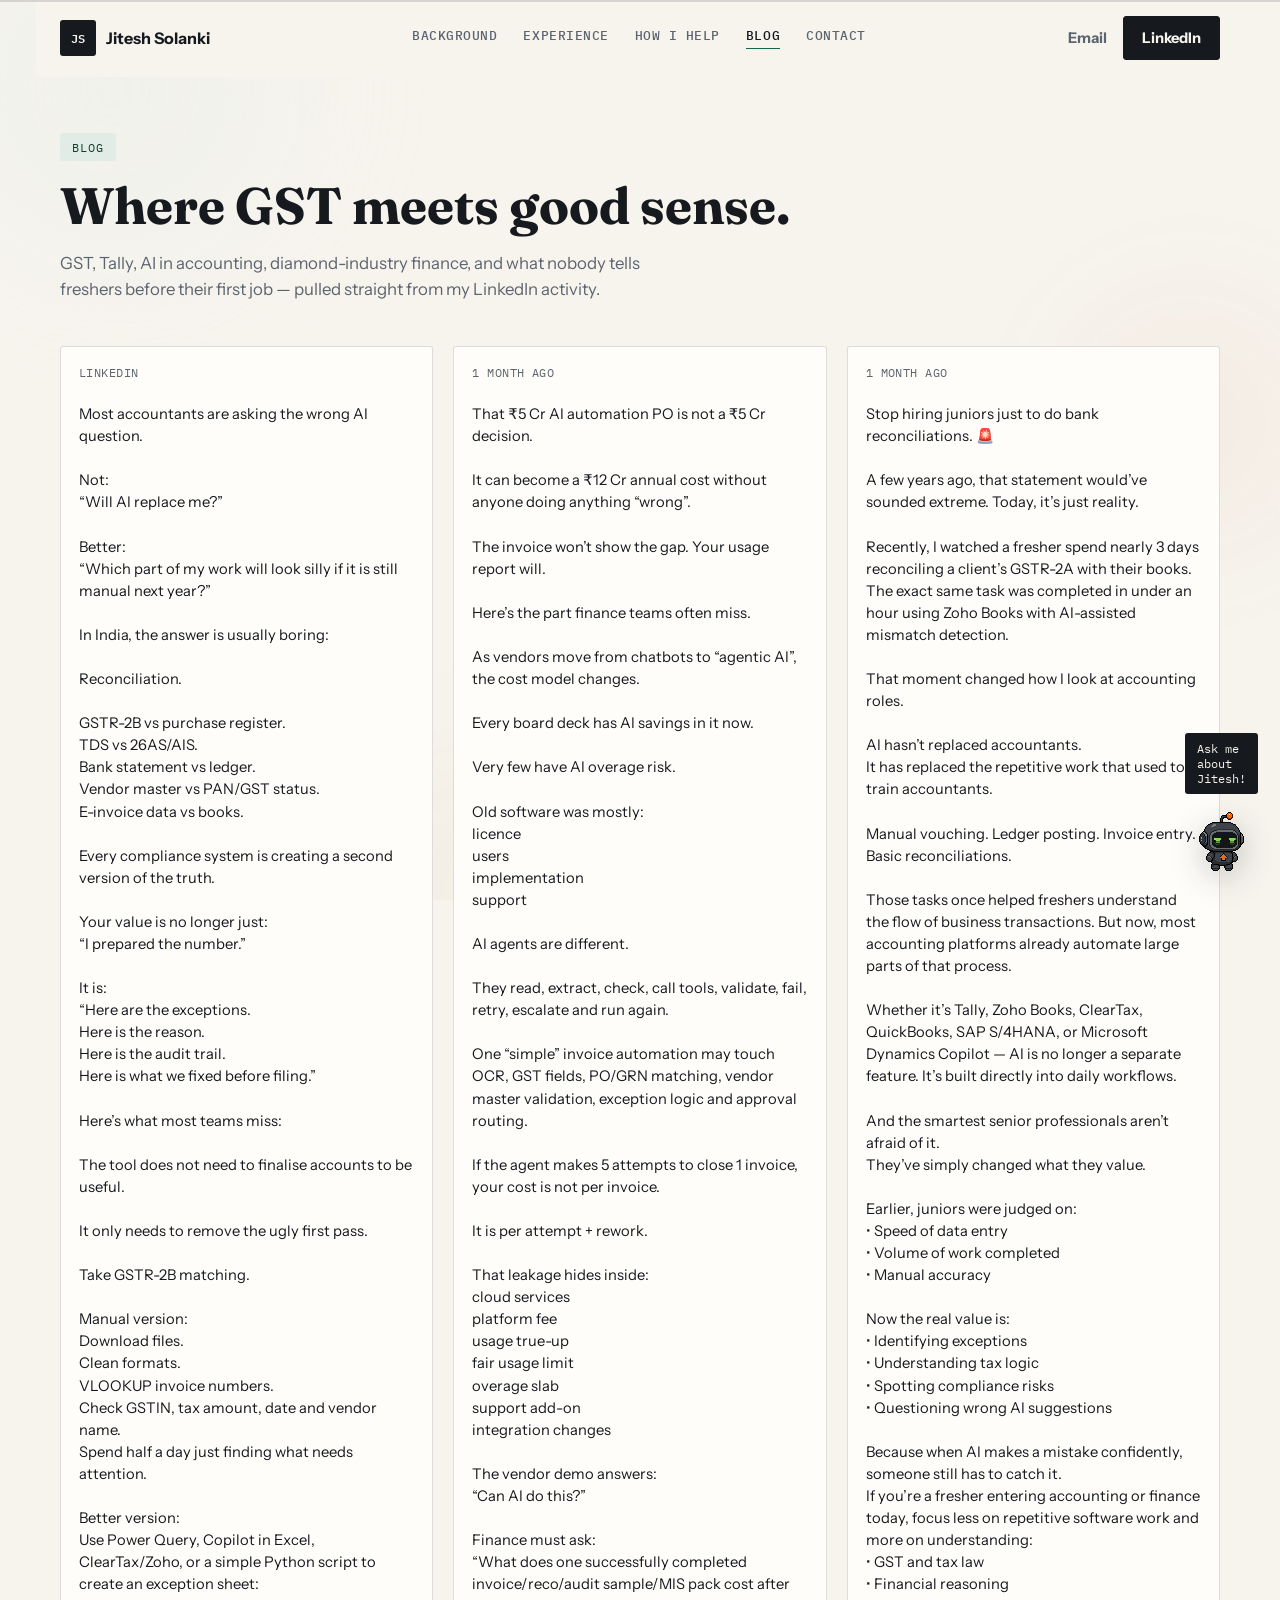
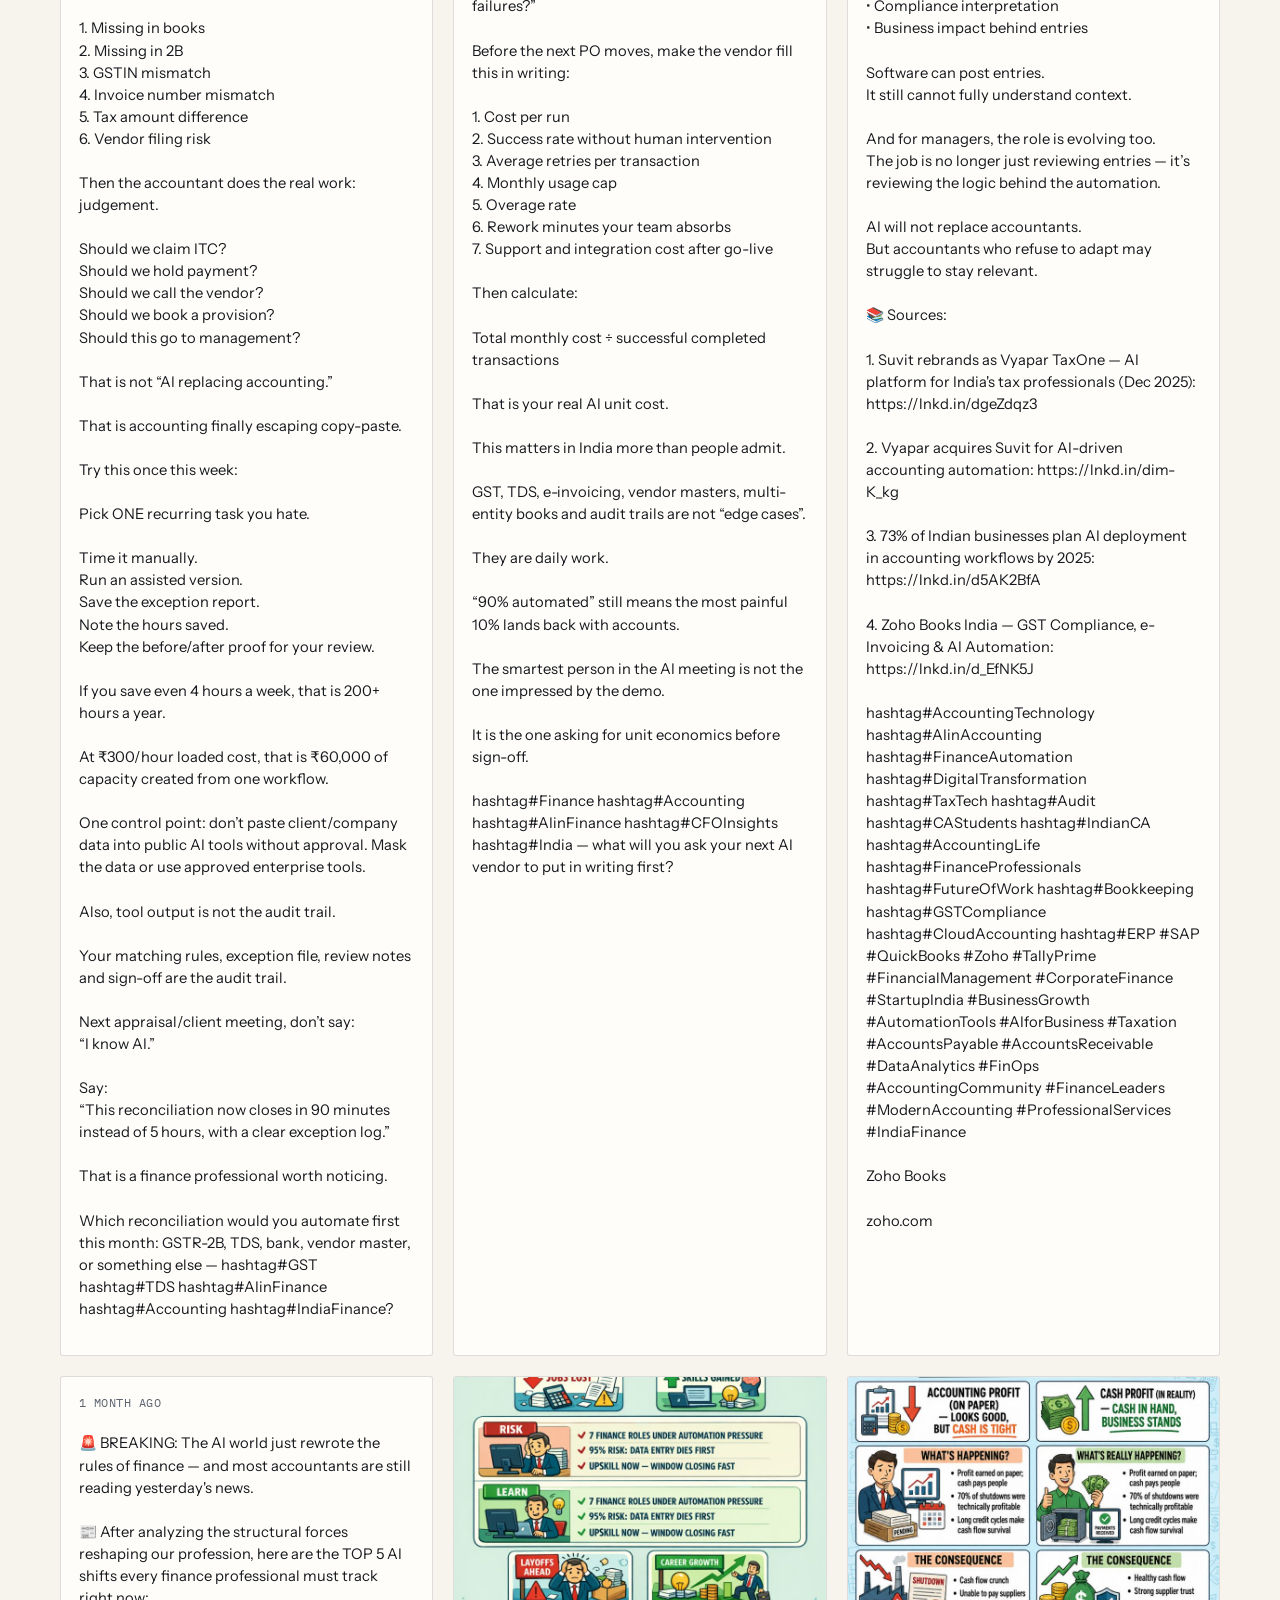
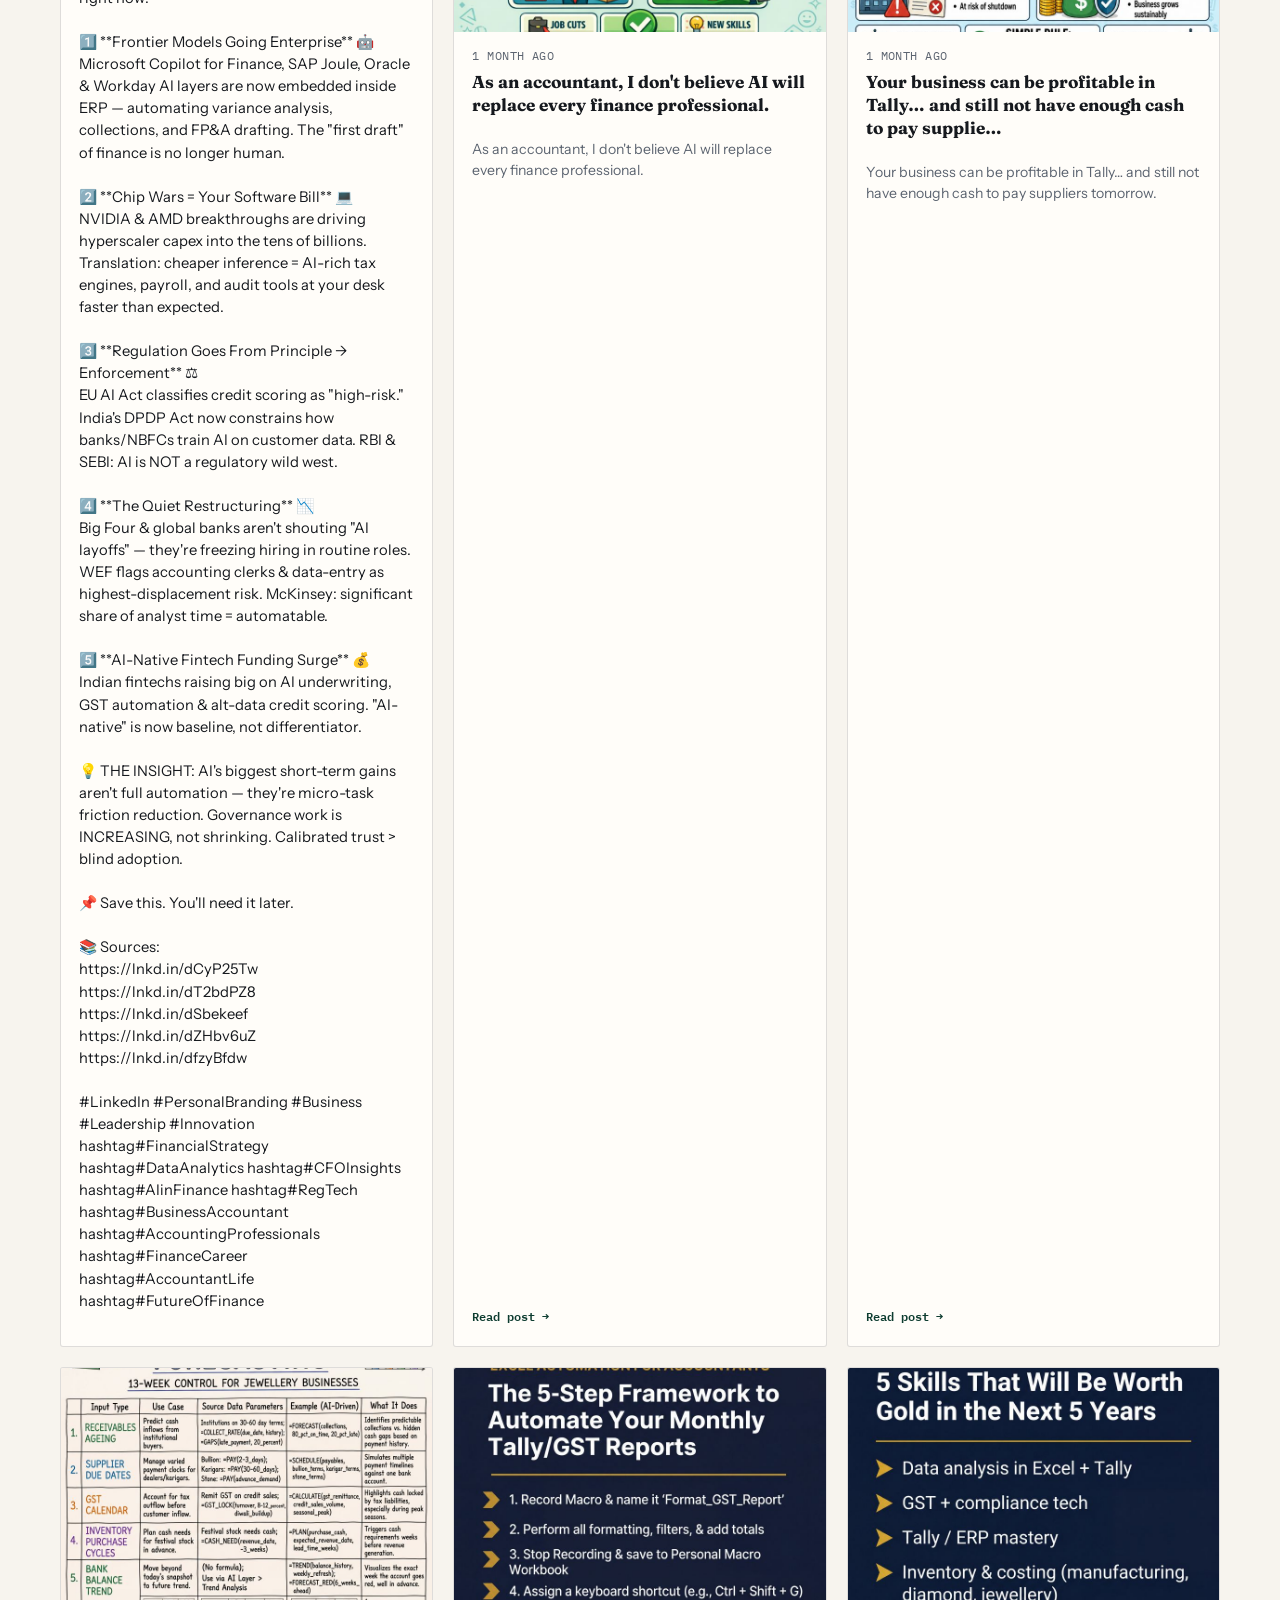
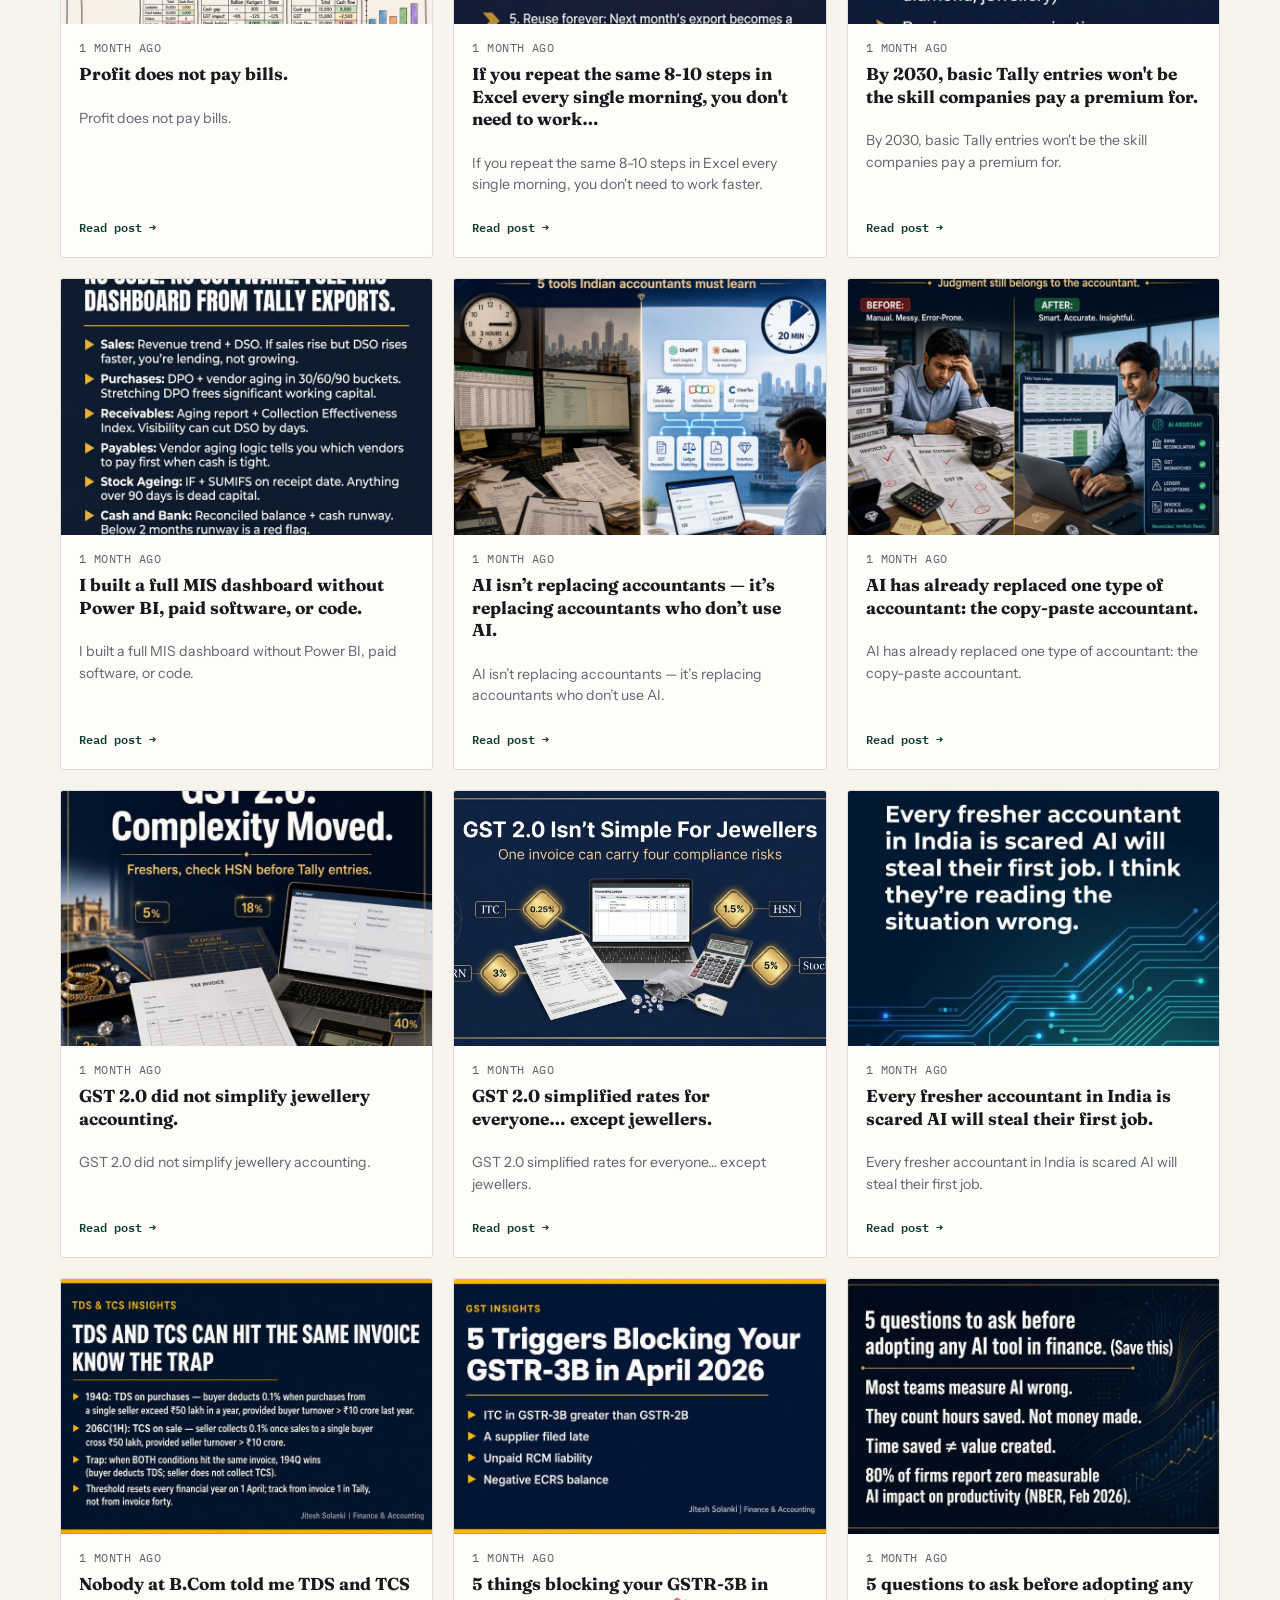
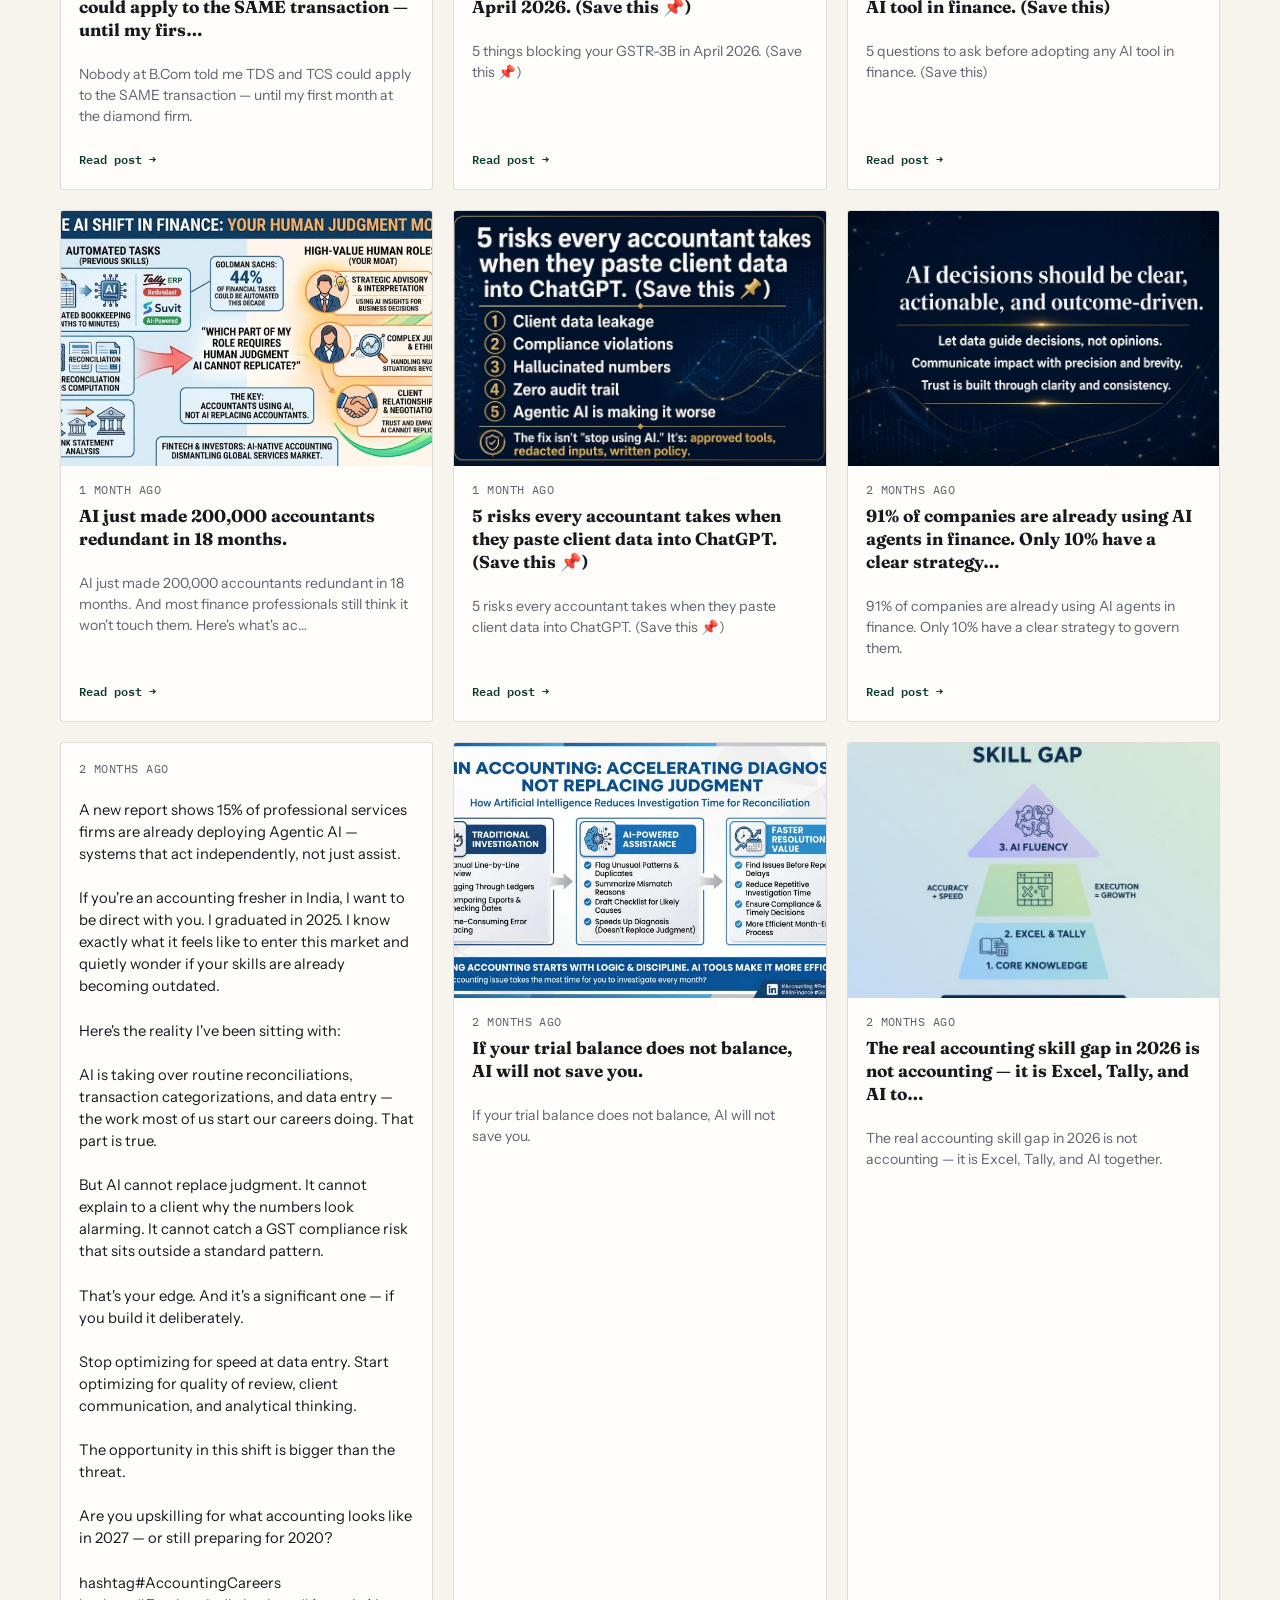
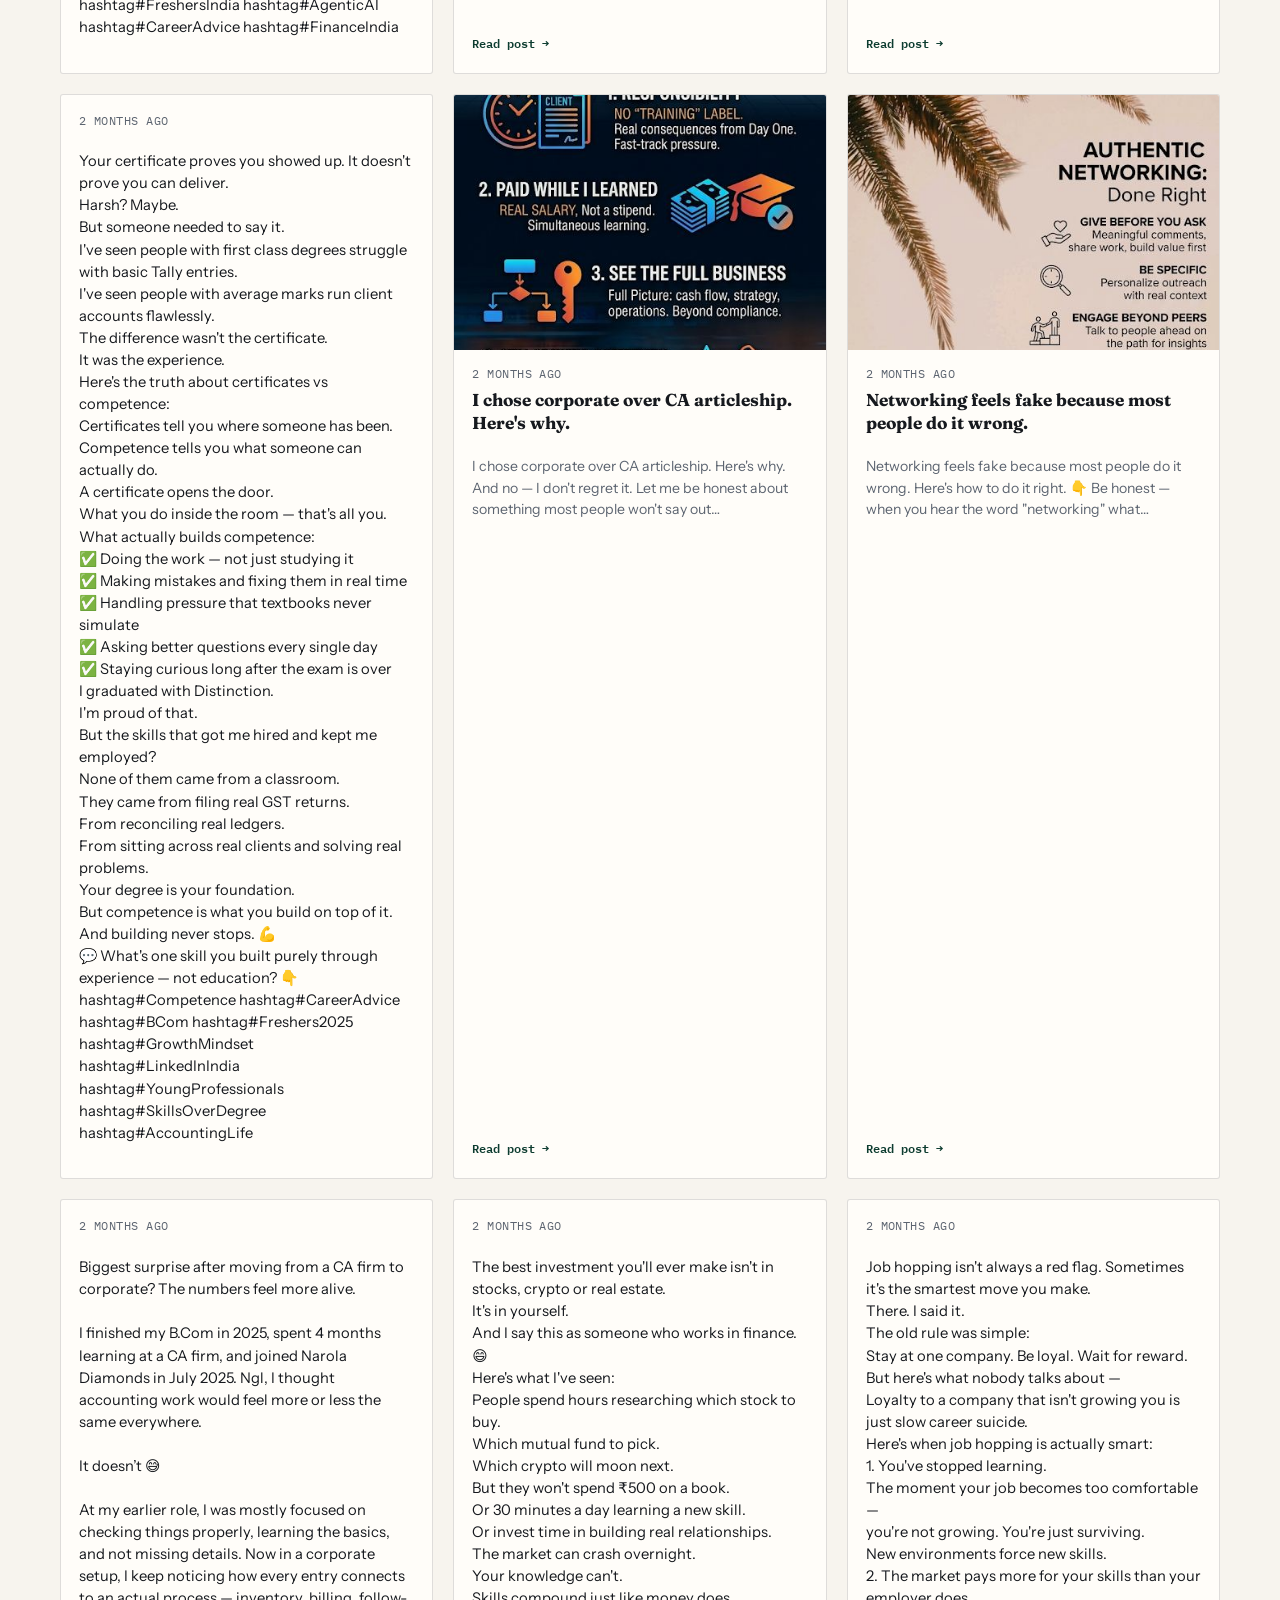
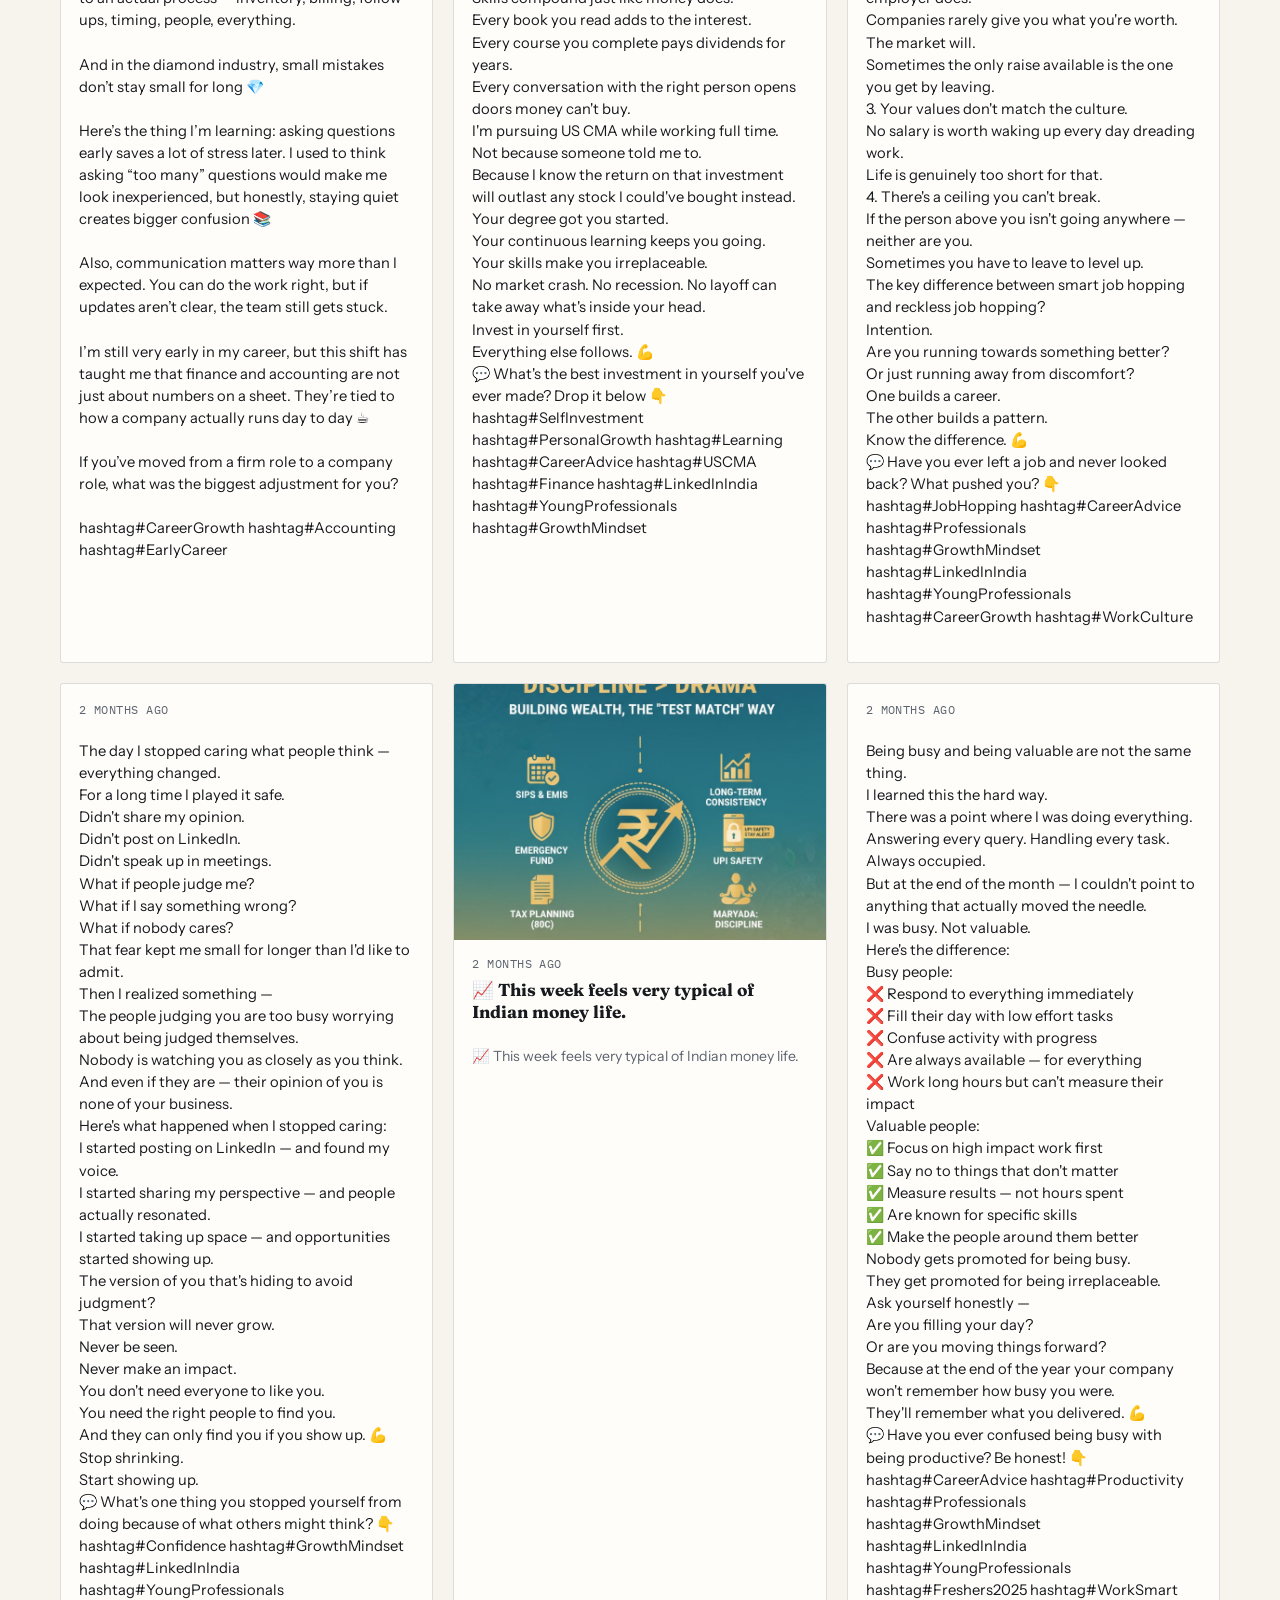
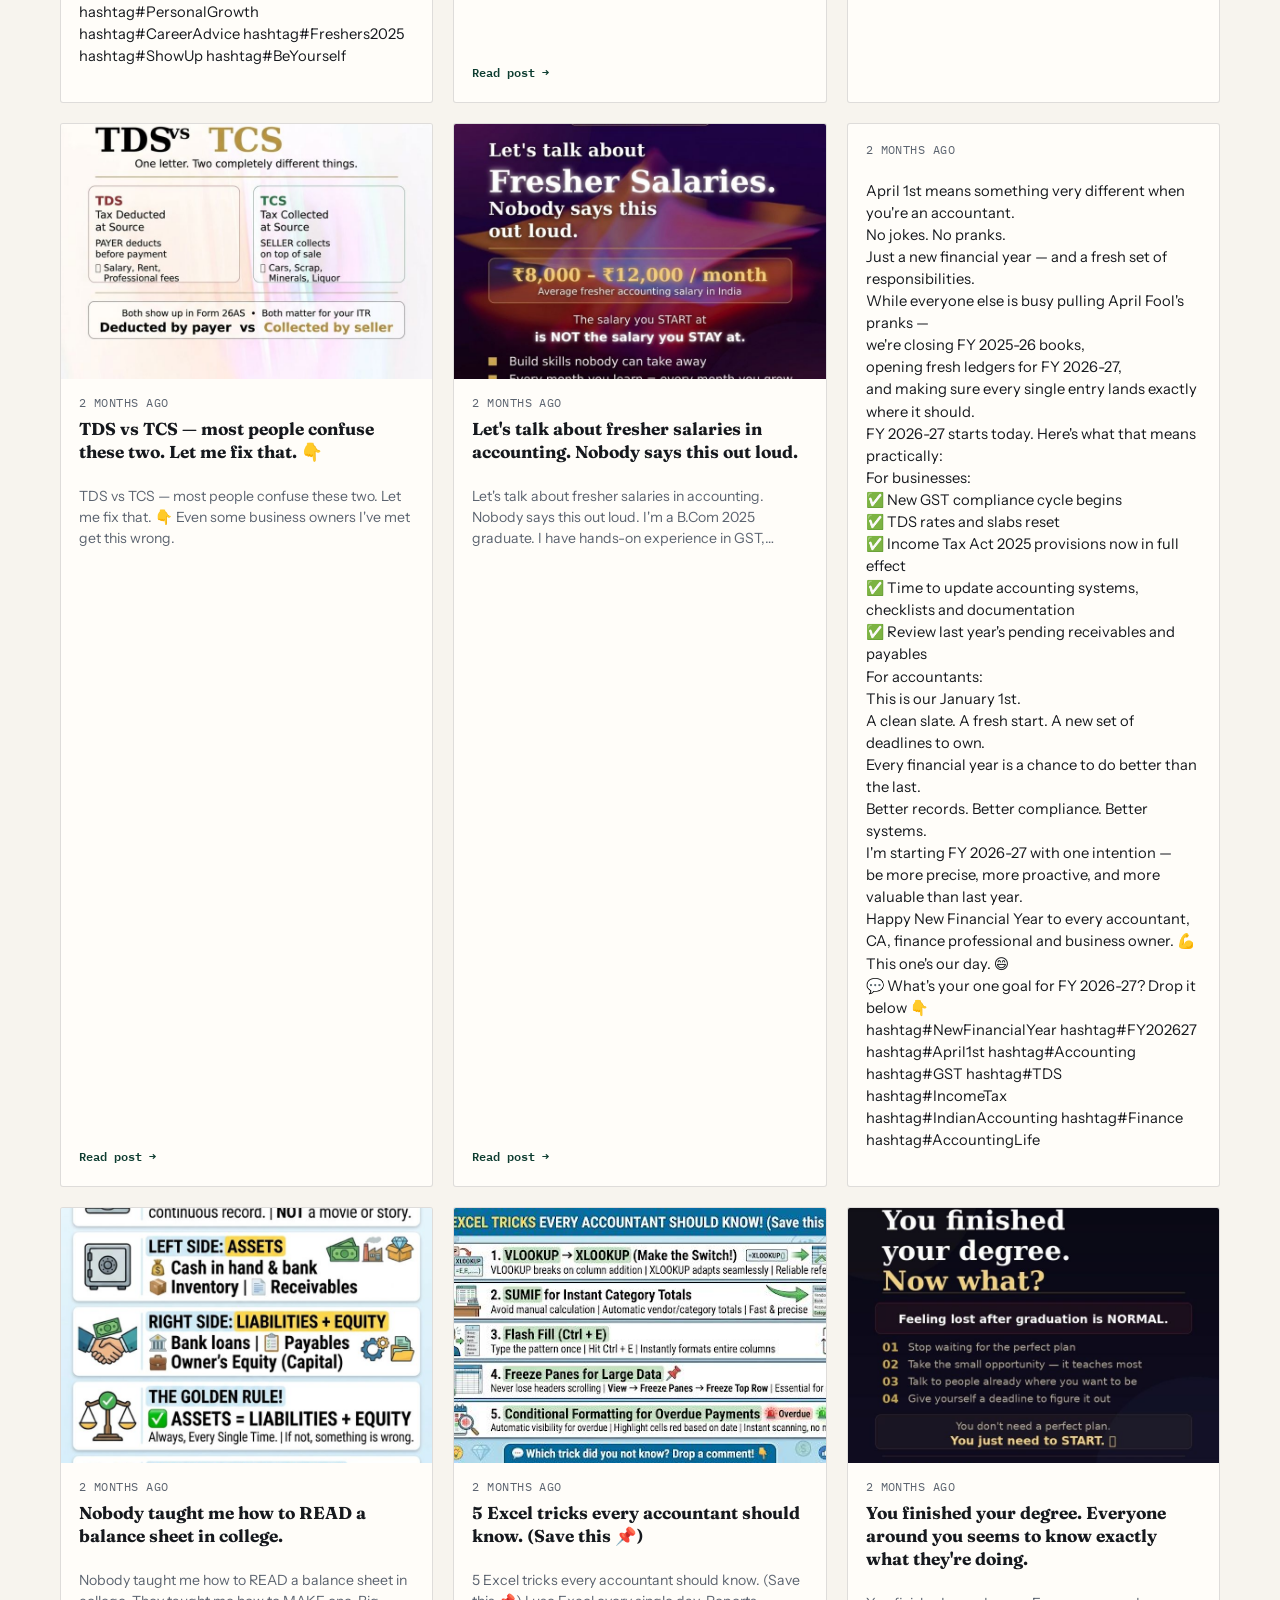
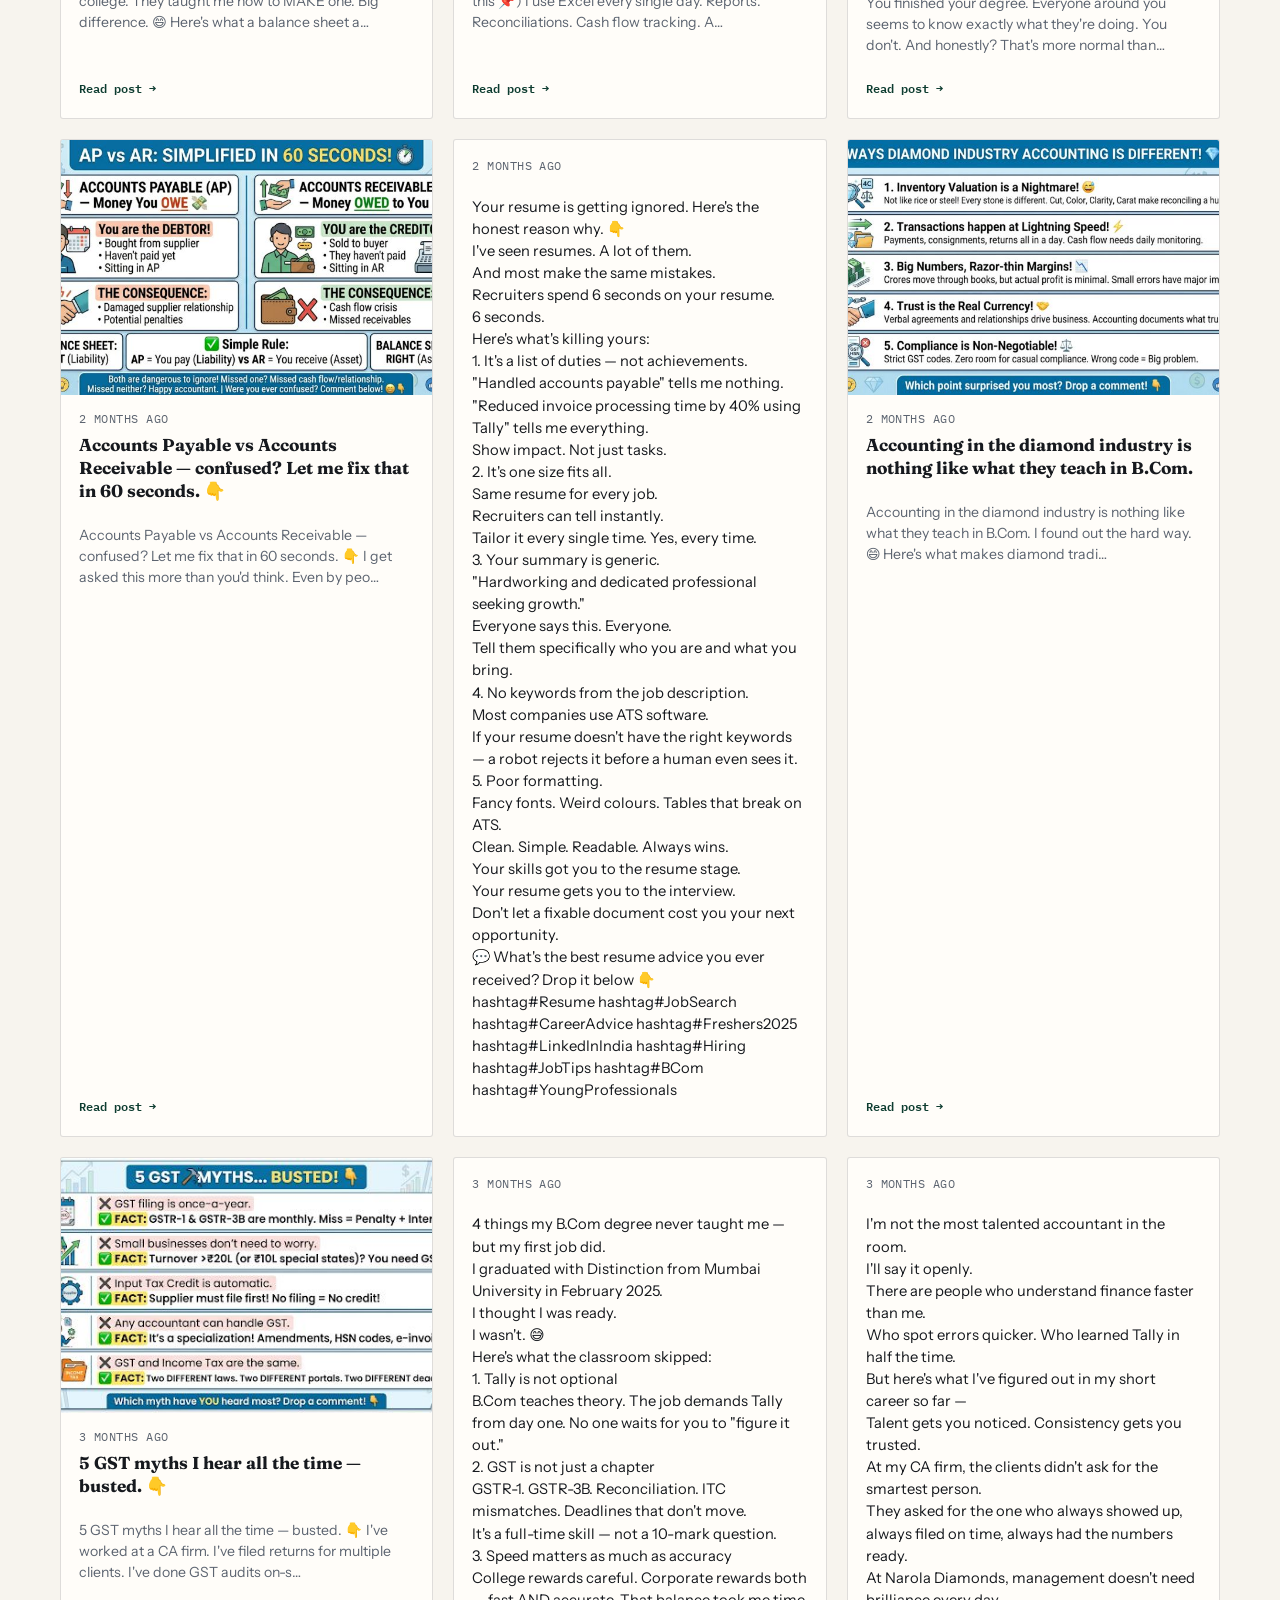
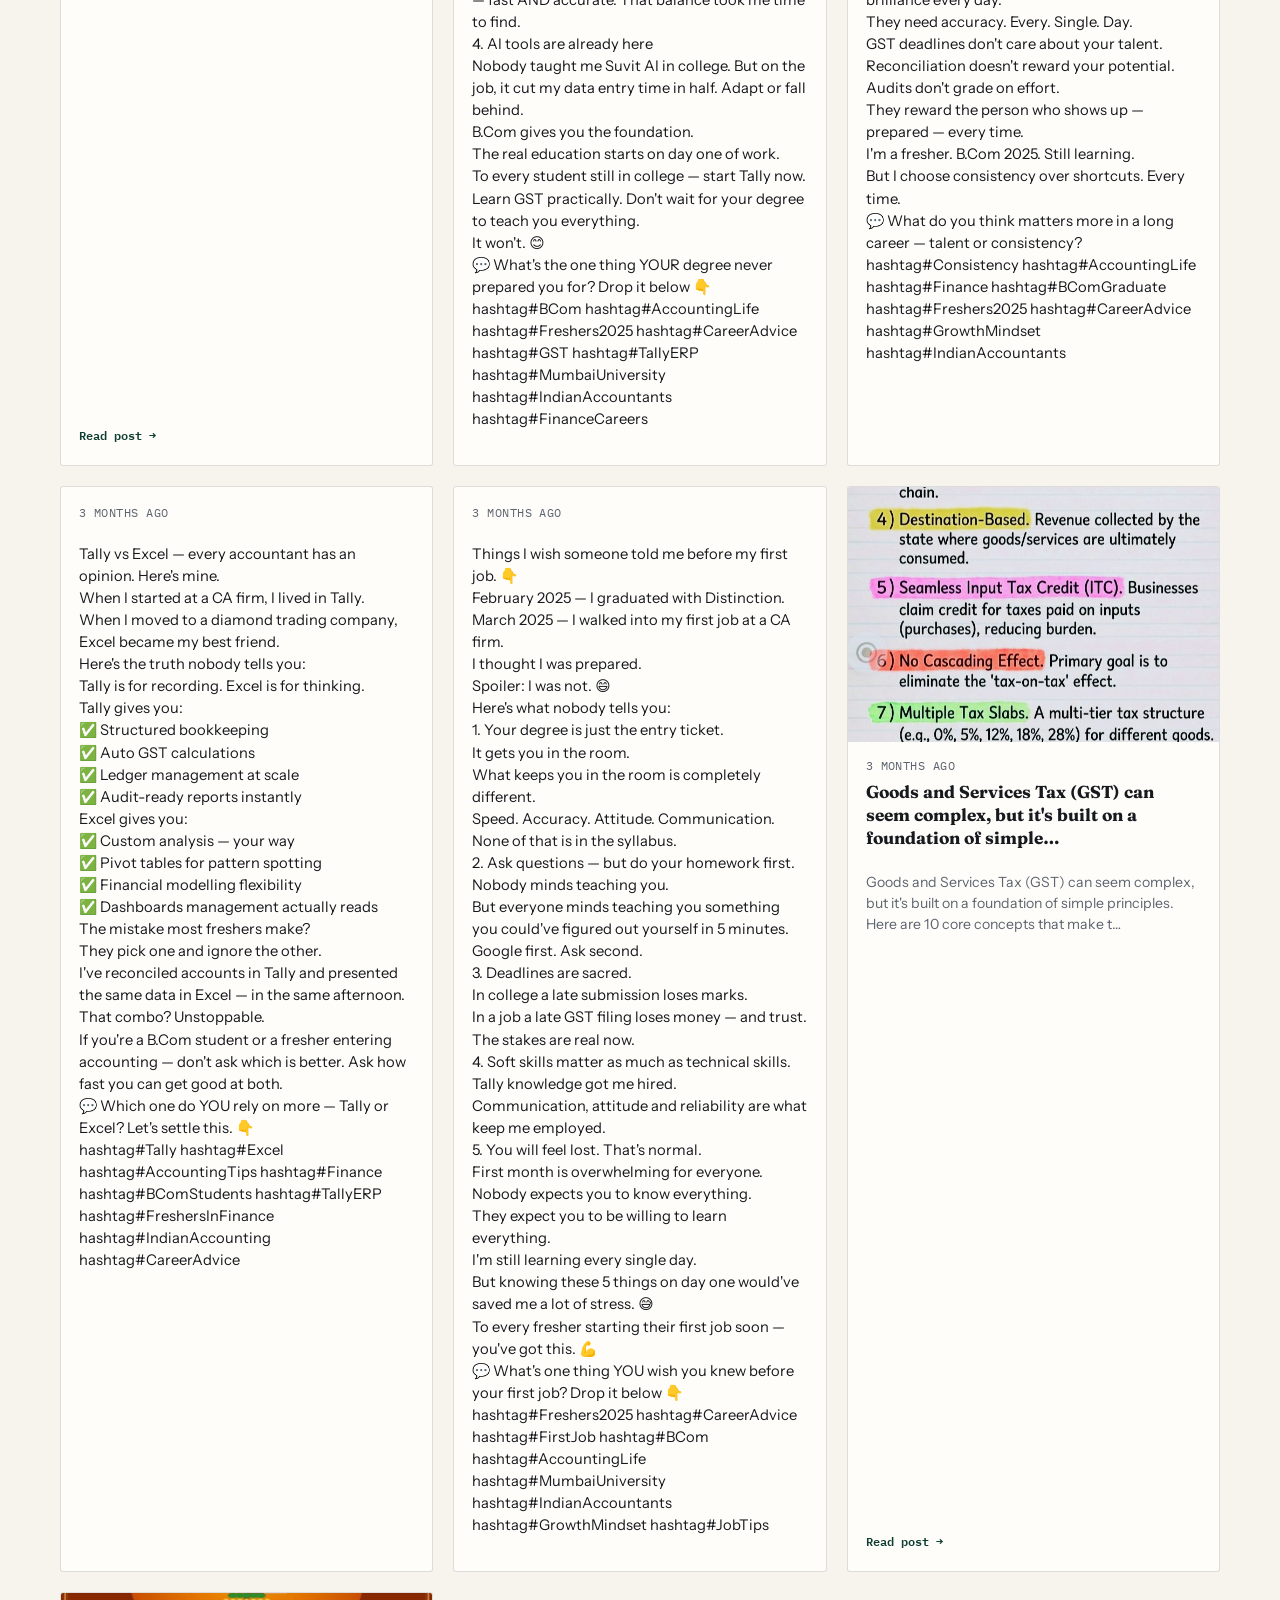
==== blog.html @ 72e84faa "Add pet mascot AI chat widget, background animation, skill bars, and blog polish - Draggable pet wid" ====
<!doctype html>
<html lang="en">
  <head>
    <meta charset="UTF-8" />
    <meta name="viewport" content="width=device-width, initial-scale=1.0" />
    <title>Blog — Jitesh Solanki</title>
    <meta
      name="description"
      content="Notes on GST, Tally, AI in accounting, and life as a B.Com fresher working in diamond industry finance — by Jitesh Solanki."
    />
    <link rel="preconnect" href="https://fonts.googleapis.com" />
    <link rel="preconnect" href="https://fonts.gstatic.com" crossorigin />
    <link
      href="https://fonts.googleapis.com/css2?family=Fraunces:ital,opsz,wght@0,9..144,300..700;1,9..144,400..600&family=IBM+Plex+Mono:wght@400;500;600&family=Instrument+Sans:wght@400;500;600;700;800&display=swap"
      rel="stylesheet"
    />
    <link rel="stylesheet" href="styles.css" />
    <link rel="stylesheet" href="blog.css" />
    <link rel="stylesheet" href="pet-widget.css" />
  </head>
  <body>
    <div class="bg-animation" aria-hidden="true">
      <span class="bg-blob bg-blob-1"></span>
      <span class="bg-blob bg-blob-2"></span>
      <span class="bg-blob bg-blob-3"></span>
    </div>
    <div class="scroll-progress" data-progress aria-hidden="true"><span></span></div>

    <header class="site-header" data-header>
      <a class="brand" href="index.html#top" aria-label="Jitesh Solanki home">
        <span class="brand-mark">JS</span>
        <span>Jitesh Solanki</span>
      </a>
      <nav class="nav-links" aria-label="Primary navigation">
        <a href="index.html#story">Background</a>
        <a href="index.html#proof">Experience</a>
        <a href="index.html#support">How I Help</a>
        <a href="blog.html" class="is-current">Blog</a>
        <a href="index.html#contact">Contact</a>
      </nav>
      <div class="header-actions">
        <a class="header-link" href="mailto:jiteshsolankii2005@gmail.com">Email</a>
        <a class="header-action" href="https://www.linkedin.com/in/jitesh-solanki-805598375/" target="_blank" rel="noreferrer">LinkedIn</a>
      </div>
    </header>

    <main id="top">
      <section class="blog-hero section-shell">
        <span class="blog-kicker">Blog</span>
        <h1><span data-blog-rotator>Notes from the ledger.</span></h1>
        <p class="blog-lede">
          GST, Tally, AI in accounting, diamond-industry finance, and what nobody tells freshers
          before their first job — pulled straight from my LinkedIn activity.
        </p>
      </section>

      <section class="blog-grid-section section-shell">
        <div class="blog-grid" id="blog-grid" aria-live="polite"></div>
      </section>
    </main>

    <footer class="site-footer">
      <p>Jitesh Solanki — accounting, data, and AI, built one month at a time.</p>
      <a href="index.html#top">Back to home</a>
    </footer>

    <div class="blog-reader" id="blog-reader" aria-hidden="true">
      <div class="blog-reader-backdrop" data-reader-close></div>
      <article class="blog-reader-panel" role="dialog" aria-modal="true" aria-labelledby="reader-title">
        <button type="button" class="blog-reader-close" data-reader-close aria-label="Close post">&times;</button>
        <div class="blog-reader-carousel" id="reader-carousel" hidden>
          <div class="blog-carousel-track" id="reader-track"></div>
          <button type="button" class="blog-carousel-arrow blog-carousel-prev" data-carousel-prev aria-label="Previous image">&#8249;</button>
          <button type="button" class="blog-carousel-arrow blog-carousel-next" data-carousel-next aria-label="Next image">&#8250;</button>
          <div class="blog-carousel-dots" id="reader-dots"></div>
        </div>
        <div class="blog-reader-body">
          <div class="blog-reader-meta">
            <span id="reader-time"></span>
            <span id="reader-repost" class="blog-repost-tag" hidden>♻ Repost with comment</span>
          </div>
          <h2 id="reader-title"></h2>
          <div id="reader-text" class="blog-reader-text"></div>
          <div id="reader-quoted" class="blog-quoted" hidden></div>
        </div>
      </article>
    </div>

    <button class="to-top" type="button" data-to-top aria-label="Back to top">↑</button>
    <script src="script.js"></script>
    <script src="blog-data.js"></script>
    <script src="blog.js"></script>

    <div class="pet-widget" id="pet-widget">
      <img src="assets/pet.png" alt="Ask my pet about Jitesh" draggable="false">
      <div class="pet-bubble" id="pet-bubble"></div>
    </div>
    <div class="pet-chat" id="pet-chat" aria-hidden="true">
      <div class="pet-chat-header">
        <span>Ask about Jitesh</span>
        <button type="button" id="pet-chat-close" aria-label="Close chat">&times;</button>
      </div>
      <div class="pet-chat-messages" id="pet-chat-messages"></div>
      <form class="pet-chat-form" id="pet-chat-form">
        <input type="text" id="pet-chat-input" placeholder="Ask something about Jitesh…" autocomplete="off">
        <button type="submit">Send</button>
      </form>
    </div>
    <script src="pet-widget.js"></script>
  </body>
</html>
---- styles.css ----
:root {
  color-scheme: light;
  --bg: #f7f4ee;
  --bg-soft: #efe9dd;
  --surface: #fffdf9;
  --ink: #16191e;
  --muted: #5c6470;
  --line: rgba(22, 25, 30, 0.14);
  --line-strong: rgba(22, 25, 30, 0.34);
  --accent: #18634f;
  --accent-ink: #0d3c30;
  --accent-soft: #e2ece6;
  --rust: #a8461f;
  --gold: #97751f;
  --shadow: 0 22px 50px rgba(22, 25, 30, 0.08);
  --radius: 3px;
  --max: 1160px;
  --ease-smooth: cubic-bezier(0.22, 1, 0.36, 1);
}

* {
  box-sizing: border-box;
}

html {
  scroll-behavior: smooth;
}

body {
  position: relative;
  margin: 0;
  overflow-x: hidden;
  background: var(--bg);
  color: var(--ink);
  font-family: "Instrument Sans", system-ui, -apple-system, BlinkMacSystemFont, "Segoe UI", sans-serif;
  letter-spacing: 0;
}

.bg-animation {
  position: fixed;
  inset: 0;
  z-index: -1;
  overflow: hidden;
  pointer-events: none;
}

.bg-blob {
  position: absolute;
  border-radius: 50%;
  filter: blur(60px);
  opacity: 0.4;
  will-change: transform;
}

.bg-blob-1 {
  width: 38vmax;
  height: 38vmax;
  left: -10vmax;
  top: -12vmax;
  background: radial-gradient(circle, var(--accent-soft), transparent 70%);
  animation: bg-drift-1 26s ease-in-out infinite;
}

.bg-blob-2 {
  width: 30vmax;
  height: 30vmax;
  right: -8vmax;
  top: 18vmax;
  background: radial-gradient(circle, rgba(168, 70, 31, 0.16), transparent 70%);
  animation: bg-drift-2 32s ease-in-out infinite;
}

.bg-blob-3 {
  width: 34vmax;
  height: 34vmax;
  left: 22vmax;
  bottom: -16vmax;
  background: radial-gradient(circle, rgba(151, 117, 31, 0.14), transparent 70%);
  animation: bg-drift-3 38s ease-in-out infinite;
}

@keyframes bg-drift-1 {
  0%, 100% { transform: translate(0, 0) scale(1); }
  50% { transform: translate(6vmax, 8vmax) scale(1.12); }
}

@keyframes bg-drift-2 {
  0%, 100% { transform: translate(0, 0) scale(1); }
  50% { transform: translate(-7vmax, 6vmax) scale(1.08); }
}

@keyframes bg-drift-3 {
  0%, 100% { transform: translate(0, 0) scale(1); }
  50% { transform: translate(5vmax, -7vmax) scale(1.15); }
}

@media (prefers-reduced-motion: reduce) {
  .bg-blob {
    animation: none;
  }
}

a {
  color: inherit;
  text-decoration: none;
}

button {
  font: inherit;
}

img {
  display: block;
  max-width: 100%;
}

:focus-visible {
  outline: 2px solid var(--accent);
  outline-offset: 3px;
  border-radius: 2px;
}

.scroll-progress {
  position: fixed;
  top: 0;
  left: 0;
  z-index: 40;
  width: 100%;
  height: 2px;
  background: var(--line);
}

.scroll-progress span {
  display: block;
  height: 100%;
  width: var(--progress, 0%);
  background: var(--accent);
}

main, .site-header, .site-footer {
  position: relative;
  z-index: 2;
}

.section-shell {
  width: min(var(--max), calc(100% - 40px));
  margin: 0 auto;
}

.site-header {
  position: sticky;
  top: 0;
  z-index: 20;
  display: flex;
  align-items: center;
  justify-content: space-between;
  gap: 22px;
  max-width: calc(var(--max) + 48px);
  margin: 0 auto;
  padding: 16px 24px;
  background: var(--bg);
  border-bottom: 1px solid transparent;
  transition: border-color 180ms ease, box-shadow 180ms ease;
}

.site-header.is-scrolled {
  border-bottom-color: var(--line);
  box-shadow: 0 1px 0 rgba(22, 25, 30, 0.04);
}

.brand,
.nav-links,
.hero-actions,
.contact-actions,
.skill-filters,
.header-actions {
  display: flex;
  align-items: center;
}

.brand {
  gap: 10px;
  font-weight: 800;
}

.brand-mark {
  display: grid;
  width: 36px;
  height: 36px;
  place-items: center;
  border-radius: var(--radius);
  background: var(--ink);
  color: var(--bg);
  font-family: "IBM Plex Mono", monospace;
  font-size: 0.78rem;
  font-weight: 600;
}

.nav-links {
  gap: 26px;
  color: var(--muted);
  font-family: "IBM Plex Mono", monospace;
  font-size: 0.82rem;
  font-weight: 500;
  text-transform: uppercase;
  letter-spacing: 0.04em;
}

.nav-links a {
  position: relative;
  padding-bottom: 4px;
  border-bottom: 1px solid transparent;
}

.nav-links a:hover {
  color: var(--ink);
}

.nav-links a.is-current {
  color: var(--ink);
  border-bottom-color: var(--accent);
}

.site-footer a {
  text-decoration: underline;
  text-underline-offset: 4px;
}

.site-footer a:hover {
  color: var(--accent);
}

.header-actions {
  gap: 16px;
}

.header-link {
  color: var(--muted);
  font-size: 0.92rem;
  font-weight: 700;
  transition: color 180ms ease;
}

.header-link:hover {
  color: var(--accent);
}

.header-action,
.button {
  display: inline-flex;
  min-height: 44px;
  align-items: center;
  justify-content: center;
  border: 1px solid var(--ink);
  border-radius: var(--radius);
  cursor: pointer;
  font-size: 0.92rem;
  font-weight: 700;
  line-height: 1;
  transition: transform 200ms var(--ease-smooth), box-shadow 240ms var(--ease-smooth), background 200ms var(--ease-smooth), color 200ms var(--ease-smooth), border-color 200ms var(--ease-smooth);
}

.header-action {
  padding: 0 18px;
  background: var(--ink);
  color: var(--bg);
}

.header-action:hover {
  background: var(--accent);
  border-color: var(--accent);
}

.button {
  padding: 0 22px;
}

.button:hover,
.header-action:hover {
  transform: translateY(-2px);
  box-shadow: var(--shadow);
}

.button.primary {
  background: var(--ink);
  color: var(--bg);
}

.button.primary:hover {
  background: var(--accent);
  border-color: var(--accent);
}

.button.secondary {
  border-color: var(--line-strong);
  background: var(--surface);
  color: var(--ink);
}

.button.secondary:hover {
  border-color: var(--ink);
}

.button.ghost {
  border-color: transparent;
  color: var(--accent);
  text-decoration: underline;
  text-underline-offset: 5px;
}

.button.ghost:hover {
  box-shadow: none;
  transform: none;
}

.hero {
  display: grid;
  grid-template-columns: minmax(0, 1.05fr) minmax(320px, 420px);
  gap: 58px;
  align-items: center;
  min-height: calc(100vh - 70px);
  padding: 26px 0 46px;
}

.hero-copy {
  display: grid;
  gap: 16px;
}

.intro-line,
.section-title span,
.timeline-date,
.contact-kicker {
  display: block;
  color: var(--accent);
  font-family: "IBM Plex Mono", monospace;
  font-size: 0.78rem;
  font-weight: 500;
  letter-spacing: 0.1em;
  text-transform: uppercase;
}

.hero h1,
.section-title h2,
.contact-section h2 {
  margin: 0;
  color: var(--ink);
  font-family: "Fraunces", Georgia, serif;
  font-weight: 600;
  letter-spacing: -0.01em;
}

.hero h1 {
  max-width: 800px;
  margin-top: 6px;
  font-size: clamp(2.9rem, 5.4vw, 5.1rem);
  line-height: 1.04;
}

.hero h1 span {
  display: block;
  color: var(--accent);
  font-style: italic;
}

.hero-lede {
  max-width: 680px;
  margin: 18px 0 0;
  color: var(--muted);
  font-size: clamp(1.02rem, 1.5vw, 1.14rem);
  line-height: 1.6;
}

.hero-actions {
  flex-wrap: wrap;
  gap: 12px;
  margin-top: 22px;
}

.profile-stage {
  display: grid;
  gap: 14px;
}

.portrait-frame {
  position: relative;
  overflow: hidden;
  aspect-ratio: 1 / 0.98;
  border: 1px solid var(--line-strong);
  border-radius: var(--radius);
  background: var(--surface);
  transition: box-shadow 220ms ease;
}

.portrait-frame:hover {
  box-shadow: var(--shadow);
}

.portrait-frame img {
  width: 100%;
  height: 100%;
  object-fit: cover;
  object-position: center top;
}

.profile-note {
  display: grid;
  gap: 6px;
  padding: 18px;
  border: 1px solid var(--line);
  border-radius: var(--radius);
  background: var(--surface);
}

.profile-note strong {
  font-size: 1.02rem;
  line-height: 1.32;
  font-family: "Fraunces", Georgia, serif;
  font-weight: 600;
}

.profile-note span,
.mini-metrics span,
.proof-row span {
  color: var(--muted);
  font-size: 0.88rem;
}

.mini-metrics {
  display: grid;
  grid-template-columns: repeat(3, minmax(0, 1fr));
  gap: 10px;
}

.mini-metrics div {
  min-height: 100px;
  padding: 16px;
  border: 1px solid var(--line);
  border-radius: var(--radius);
  background: var(--surface);
  transition: border-color 180ms ease, transform 180ms ease;
}

.mini-metrics div:hover {
  border-color: var(--line-strong);
  transform: translateY(-3px);
}

.mini-metrics strong {
  display: block;
  font-family: "Fraunces", Georgia, serif;
  font-size: 1.5rem;
  font-weight: 600;
  color: var(--accent);
}

.mini-metrics div:nth-child(2) strong {
  color: var(--rust);
}

.mini-metrics div:nth-child(3) strong {
  color: var(--gold);
}

.statement-band {
  position: relative;
  padding: 86px max(22px, calc((100vw - var(--max)) / 2)) 78px;
  background: var(--bg-soft);
  border-top: 1px solid var(--line);
  border-bottom: 1px solid var(--line);
  color: var(--ink);
}

.quote-mark {
  display: block;
  margin-bottom: 6px;
  color: var(--accent);
  font-family: "Fraunces", Georgia, serif;
  font-size: 4rem;
  font-style: italic;
  line-height: 1;
}

.statement-band p {
  max-width: 1020px;
  margin: 0;
  font-family: "Fraunces", Georgia, serif;
  font-size: clamp(1.9rem, 3.6vw, 3.6rem);
  font-weight: 500;
  font-style: italic;
  line-height: 1.18;
}

.story-section,
.support-section,
.contact-section {
  padding: 108px 0;
}

.story-section {
  background: var(--bg);
}

.section-title {
  display: grid;
  max-width: 830px;
  gap: 14px;
  margin-bottom: 42px;
}

.section-title.compact {
  max-width: 700px;
}

.section-title p {
  margin: 0;
  max-width: 620px;
  color: var(--muted);
  font-size: 1.02rem;
  line-height: 1.55;
}

.section-title h2,
.contact-section h2 {
  font-size: clamp(2.1rem, 4.3vw, 4rem);
  line-height: 1.04;
}

.story-grid {
  display: grid;
  grid-template-columns: repeat(3, minmax(0, 1fr));
  gap: 14px;
}

.story-card,
.proof-panel,
.timeline-item {
  border: 1px solid var(--line);
  border-radius: var(--radius);
  background: var(--surface);
  transition: border-color 240ms var(--ease-smooth), transform 240ms var(--ease-smooth), box-shadow 280ms var(--ease-smooth);
}

.story-card:hover,
.timeline-item:hover,
.proof-panel:hover {
  border-color: var(--line-strong);
  box-shadow: var(--shadow);
  transform: translateY(-3px);
}

.story-card {
  position: relative;
  min-height: 270px;
  padding: 28px;
  border-top: 2px solid var(--accent-color, var(--accent));
}

.story-card:nth-child(1) { --accent-color: var(--accent); }
.story-card:nth-child(2) { --accent-color: var(--rust); }
.story-card:nth-child(3) { --accent-color: var(--gold); }

.story-card h3,
.timeline-item h3,
.proof-panel h3 {
  margin: 0;
  color: var(--ink);
  font-family: "Fraunces", Georgia, serif;
  font-size: 1.3rem;
  font-weight: 600;
  line-height: 1.2;
}

.story-card p,
.timeline-item p {
  margin: 16px 0 0;
  color: var(--muted);
  font-size: 1rem;
  font-style: normal;
  line-height: 1.65;
}

.proof-section {
  padding: 108px 0;
  background: var(--bg-soft);
}

.proof-layout {
  display: grid;
  grid-template-columns: minmax(0, 1fr) 360px;
  gap: 18px;
  align-items: start;
}

.timeline {
  display: grid;
  gap: 16px;
}

.timeline-item {
  display: grid;
  grid-template-columns: 190px minmax(0, 1fr);
  gap: 26px;
  padding: 28px;
}

.timeline-item ul {
  display: grid;
  gap: 8px;
  margin: 18px 0 0;
  padding: 0;
  color: var(--ink);
  list-style: none;
}

.timeline-item li {
  position: relative;
  padding-left: 20px;
  line-height: 1.45;
  color: var(--muted);
}

.timeline-item li::before {
  position: absolute;
  left: 0;
  top: 0.62em;
  width: 6px;
  height: 6px;
  border-radius: 50%;
  background: var(--accent);
  content: "";
}

.timeline-item:nth-child(odd) {
  border-left: 2px solid var(--accent);
}

.timeline-item:nth-child(even) {
  border-left: 2px solid var(--rust);
}

.timeline-item:nth-child(even) li::before {
  background: var(--rust);
}

.proof-panel {
  position: sticky;
  top: 92px;
  display: grid;
  gap: 16px;
  padding: 26px;
}

.proof-row {
  display: grid;
  gap: 5px;
  padding-top: 16px;
  border-top: 1px solid var(--line);
}

.proof-row strong {
  font-family: "Fraunces", Georgia, serif;
  font-weight: 600;
  line-height: 1.38;
}

.feature-grid {
  display: grid;
  grid-template-columns: repeat(auto-fit, minmax(290px, 1fr));
  gap: 16px;
}

.feature-card {
  display: grid;
  align-content: start;
  gap: 10px;
  padding: 30px 28px;
  border: 1px solid var(--line);
  border-radius: var(--radius);
  background: var(--surface);
  cursor: default;
  transition: border-color 320ms var(--ease-smooth), transform 320ms var(--ease-smooth), box-shadow 360ms var(--ease-smooth);
}

.feature-card:hover,
.feature-card:focus-within {
  border-color: var(--ink);
  box-shadow: var(--shadow);
  transform: translateY(-3px);
}

.feature-index {
  color: var(--accent);
  font-family: "IBM Plex Mono", monospace;
  font-size: 0.78rem;
  font-weight: 500;
  letter-spacing: 0.1em;
}

.feature-card:nth-child(3n+2) .feature-index { color: var(--gold); }
.feature-card:nth-child(3n) .feature-index { color: var(--rust); }
.feature-card:nth-child(3n+2):hover,
.feature-card:nth-child(3n+2):focus-within { border-color: var(--gold); }
.feature-card:nth-child(3n):hover,
.feature-card:nth-child(3n):focus-within { border-color: var(--rust); }

.feature-card h3 {
  margin: 0;
  color: var(--ink);
  font-family: "Fraunces", Georgia, serif;
  font-size: 1.4rem;
  font-weight: 600;
  line-height: 1.18;
}

.feature-detail {
  max-height: 0;
  overflow: hidden;
  opacity: 0;
  transition: max-height 380ms var(--ease-smooth), opacity 320ms var(--ease-smooth);
}

.feature-card:hover .feature-detail,
.feature-card:focus-within .feature-detail {
  max-height: 220px;
  opacity: 1;
}

.feature-detail > p {
  margin: 0;
  color: var(--muted);
  font-size: 1rem;
  line-height: 1.55;
}

.feature-skills {
  display: grid;
  gap: 9px;
  margin: 10px 0 0;
  padding: 16px 0 0;
  border-top: 1px solid var(--line);
  list-style: none;
}

.feature-skills li {
  position: relative;
  padding-left: 18px;
  color: var(--ink);
  font-size: 0.96rem;
  line-height: 1.4;
}

.feature-skills li::before {
  position: absolute;
  left: 0;
  top: 0.55em;
  width: 6px;
  height: 6px;
  border-radius: 50%;
  background: var(--accent);
  content: "";
}

@media (hover: none) {
  .feature-detail {
    max-height: 220px;
    opacity: 1;
  }
}

.skills-section {
  padding: 108px 0;
  background: var(--bg);
}

.skills-layout {
  display: grid;
  grid-template-columns: 0.72fr 1fr;
  gap: 54px;
}

.skill-area {
  display: grid;
  gap: 22px;
}

.skill-filters {
  flex-wrap: wrap;
  gap: 8px;
}

.skill-filters button {
  min-height: 38px;
  padding: 0 16px;
  border: 1px solid var(--line);
  border-radius: var(--radius);
  background: var(--surface);
  color: var(--muted);
  font-family: "IBM Plex Mono", monospace;
  cursor: pointer;
  font-weight: 500;
  font-size: 0.86rem;
  transition: border-color 180ms ease, background 180ms ease, color 180ms ease;
}

.skill-filters button:hover {
  border-color: var(--line-strong);
  color: var(--ink);
}

.skill-filters button.is-active {
  background: var(--ink);
  border-color: var(--ink);
  color: var(--bg);
}

.skill-cloud {
  display: flex;
  flex-wrap: wrap;
  gap: 10px;
}

.skill-cloud span {
  position: relative;
  display: inline-flex;
  flex-direction: column;
  padding: 11px 15px;
  border: 1px solid var(--line);
  border-radius: var(--radius);
  background: var(--surface);
  color: var(--ink);
  font-weight: 700;
  cursor: default;
  transition: opacity 220ms var(--ease-smooth), transform 220ms var(--ease-smooth), border-color 220ms var(--ease-smooth);
}

.skill-bar-wrap {
  display: flex;
  align-items: center;
  gap: 6px;
  max-height: 0;
  opacity: 0;
  margin-top: 0;
  overflow: hidden;
  transition: max-height 240ms var(--ease-smooth), opacity 200ms var(--ease-smooth), margin-top 240ms var(--ease-smooth);
}

.skill-cloud span:hover .skill-bar-wrap,
.skill-cloud span:focus-visible .skill-bar-wrap {
  max-height: 20px;
  opacity: 1;
  margin-top: 8px;
}

.skill-bar {
  flex: 1;
  height: 4px;
  border-radius: 999px;
  background: var(--line);
  overflow: hidden;
}

.skill-bar::after {
  content: "";
  display: block;
  height: 100%;
  width: var(--pct, 60%);
  background: var(--accent);
  border-radius: 999px;
  transform: scaleX(0);
  transform-origin: left;
  transition: transform 420ms var(--ease-smooth);
}

.skill-cloud span:hover .skill-bar::after,
.skill-cloud span:focus-visible .skill-bar::after {
  transform: scaleX(1);
}

.skill-pct {
  font-family: "IBM Plex Mono", monospace;
  font-size: 0.7rem;
  font-weight: 600;
  color: var(--muted);
  white-space: nowrap;
}

.skill-cloud span:hover {
  border-color: var(--ink);
  transform: translateY(-2px);
}

.skill-cloud span[data-skill="accounts"] {
  border-left: 2px solid var(--accent);
}

.skill-cloud span[data-skill="data"] {
  border-left: 2px solid var(--rust);
}

.skill-cloud span[data-skill="ai"] {
  border-left: 2px solid var(--gold);
}

.skill-cloud span.is-dimmed {
  opacity: 0.28;
  transform: scale(0.97);
}

.contact-section {
  display: grid;
  grid-template-columns: minmax(0, 1fr) 390px;
  gap: 42px;
  align-items: end;
  border-top: 1px solid var(--line);
}

.contact-actions {
  justify-content: flex-end;
  flex-wrap: wrap;
  gap: 10px;
}

.site-footer {
  display: flex;
  justify-content: space-between;
  gap: 18px;
  width: min(var(--max), calc(100% - 40px));
  margin: 0 auto;
  padding: 30px 0 38px;
  color: var(--muted);
  font-size: 0.94rem;
  border-top: 1px solid var(--line);
}

.site-footer p {
  margin: 0;
}

.toast {
  position: fixed;
  right: 18px;
  bottom: 72px;
  z-index: 30;
  padding: 12px 16px;
  border-radius: var(--radius);
  background: var(--ink);
  color: var(--bg);
  font-weight: 700;
  opacity: 0;
  transform: translateY(14px);
  transition: opacity 180ms ease, transform 180ms ease;
  pointer-events: none;
}

.toast.is-visible {
  opacity: 1;
  transform: translateY(0);
}

.to-top {
  position: fixed;
  right: 18px;
  bottom: 18px;
  z-index: 30;
  display: grid;
  width: 42px;
  height: 42px;
  place-items: center;
  border: 1px solid var(--line-strong);
  border-radius: var(--radius);
  background: var(--surface);
  color: var(--ink);
  cursor: pointer;
  font-size: 1.05rem;
  opacity: 0;
  transform: translateY(12px);
  transition: opacity 260ms var(--ease-smooth), transform 260ms var(--ease-smooth), border-color 220ms var(--ease-smooth);
  pointer-events: none;
}

.to-top.is-visible {
  opacity: 1;
  transform: translateY(0);
  pointer-events: auto;
}

.to-top:hover {
  border-color: var(--ink);
}

.reveal-card {
  opacity: 0;
  transform: translateY(18px);
  transition: opacity 620ms var(--ease-smooth), transform 620ms var(--ease-smooth);
  transition-delay: var(--delay, 0ms);
}

.reveal-card.is-visible {
  opacity: 1;
  transform: translateY(0);
}

@media (max-width: 980px) {
  .nav-links {
    display: none;
  }

  .hero,
  .proof-layout,
  .skills-layout,
  .contact-section {
    grid-template-columns: 1fr;
  }

  .hero {
    min-height: auto;
    padding-top: 46px;
  }

  .profile-stage {
    max-width: 560px;
  }

  .proof-panel {
    position: static;
  }

  .story-grid {
    grid-template-columns: repeat(2, minmax(0, 1fr));
  }

  .contact-actions {
    justify-content: flex-start;
  }
}

@media (max-width: 660px) {
  .section-shell,
  .site-footer {
    width: min(100% - 28px, var(--max));
  }

  .site-header {
    padding: 12px 14px;
  }

  .brand span:last-child {
    display: none;
  }

  .header-link {
    display: none;
  }

  .header-action {
    min-height: 40px;
    padding: 0 14px;
  }

  .hero {
    gap: 34px;
    padding-bottom: 54px;
  }

  .hero h1 {
    font-size: clamp(2.6rem, 13vw, 3.8rem);
    line-height: 1.05;
  }

  .hero-lede,
  .story-card p,
  .timeline-item p {
    font-size: 0.98rem;
  }

  .button {
    width: 100%;
  }

  .portrait-frame {
    aspect-ratio: 1 / 1.05;
  }

  .mini-metrics {
    grid-template-columns: 1fr;
  }

  .mini-metrics div {
    min-height: auto;
  }

  .statement-band {
    padding: 58px 18px;
  }

  .story-section,
  .proof-section,
  .support-section,
  .skills-section,
  .contact-section {
    padding-top: 72px;
    padding-bottom: 72px;
  }

  .story-grid,
  .timeline-item {
    grid-template-columns: 1fr;
  }

  .story-card,
  .timeline-item,
  .proof-panel {
    padding: 22px;
  }

  .feature-card {
    padding: 26px 22px;
  }

  .site-footer {
    flex-direction: column;
  }
}

@media (prefers-reduced-motion: reduce) {
  *,
  *::before,
  *::after {
    scroll-behavior: auto !important;
    transition-duration: 0.01ms !important;
    animation: none !important;
  }
}
---- blog.css ----
.blog-hero {
  padding: 56px 0 28px;
}

.blog-kicker {
  display: inline-block;
  font-family: "IBM Plex Mono", monospace;
  font-size: 0.78rem;
  letter-spacing: 0.08em;
  text-transform: uppercase;
  color: var(--accent-ink);
  background: var(--accent-soft);
  padding: 6px 12px;
  border-radius: var(--radius);
  margin-bottom: 18px;
}

.blog-hero h1 {
  font-family: "Fraunces", Georgia, serif;
  font-size: clamp(2.2rem, 5vw, 3.2rem);
  line-height: 1.05;
  margin: 0 0 14px;
  color: var(--ink);
}

.blog-lede {
  max-width: 620px;
  color: var(--muted);
  font-size: 1.05rem;
  line-height: 1.55;
}

.blog-grid-section {
  padding-bottom: 80px;
}

.blog-grid {
  display: grid;
  grid-template-columns: repeat(auto-fill, minmax(280px, 1fr));
  gap: 20px;
}

.blog-card {
  display: flex;
  flex-direction: column;
  border: 1px solid var(--line);
  border-radius: var(--radius);
  background: var(--surface);
  overflow: hidden;
  cursor: pointer;
  text-align: left;
  padding: 0;
  transition: transform 200ms var(--ease-smooth), box-shadow 240ms var(--ease-smooth), border-color 200ms var(--ease-smooth);
}

.blog-card:hover,
.blog-card:focus-visible {
  transform: translateY(-3px);
  box-shadow: var(--shadow);
  border-color: var(--line-strong);
}

.blog-card-media {
  position: relative;
  aspect-ratio: 16 / 11;
  background: var(--bg-soft);
  overflow: hidden;
}

.blog-card-media img {
  width: 100%;
  height: 100%;
  object-fit: cover;
  display: block;
}

.blog-card-media.is-empty {
  display: flex;
  align-items: center;
  justify-content: center;
  font-family: "Fraunces", Georgia, serif;
  font-size: 2.4rem;
  color: var(--accent);
  opacity: 0.45;
}

.blog-card-count {
  position: absolute;
  bottom: 8px;
  right: 8px;
  background: rgba(22, 25, 30, 0.72);
  color: #fff;
  font-family: "IBM Plex Mono", monospace;
  font-size: 0.7rem;
  padding: 3px 8px;
  border-radius: 999px;
}

.blog-card-body {
  padding: 16px 18px 20px;
  display: flex;
  flex-direction: column;
  gap: 8px;
  flex: 1;
}

.blog-card-meta {
  display: flex;
  align-items: center;
  gap: 8px;
  font-family: "IBM Plex Mono", monospace;
  font-size: 0.72rem;
  color: var(--muted);
  text-transform: uppercase;
  letter-spacing: 0.04em;
}

.blog-repost-tag {
  color: var(--rust);
}

.blog-card-title {
  font-family: "Fraunces", Georgia, serif;
  font-size: 1.08rem;
  line-height: 1.32;
  color: var(--ink);
  margin: 0;
}

.blog-card-excerpt {
  font-size: 0.88rem;
  color: var(--muted);
  line-height: 1.5;
  flex: 1;
}

.blog-card--text-only .blog-card-body {
  padding-top: 18px;
}

.blog-card-full {
  white-space: pre-line;
  color: var(--ink);
  font-size: 0.92rem;
}

.blog-card-readmore {
  font-family: "IBM Plex Mono", monospace;
  font-size: 0.78rem;
  color: var(--accent-ink);
  font-weight: 600;
}

/* Reader overlay */
.blog-reader {
  position: fixed;
  inset: 0;
  z-index: 100;
  display: none;
}

.blog-reader.is-open {
  display: block;
}

.blog-reader-backdrop {
  position: absolute;
  inset: 0;
  background: rgba(22, 25, 30, 0.55);
  backdrop-filter: blur(2px);
}

.blog-reader-panel {
  position: relative;
  margin: 4vh auto;
  width: min(680px, calc(100% - 32px));
  max-height: 92vh;
  overflow-y: auto;
  background: var(--surface);
  border-radius: var(--radius);
  box-shadow: var(--shadow);
}

.blog-reader-close {
  position: absolute;
  top: 12px;
  right: 12px;
  z-index: 5;
  width: 36px;
  height: 36px;
  border-radius: 50%;
  border: 1px solid var(--line-strong);
  background: var(--surface);
  font-size: 1.3rem;
  line-height: 1;
  cursor: pointer;
  color: var(--ink);
}

.blog-reader-carousel {
  position: relative;
  background: var(--bg-soft);
}

.blog-carousel-track {
  display: flex;
  overflow: hidden;
}

.blog-carousel-track img {
  width: 100%;
  flex: 0 0 100%;
  max-height: 60vh;
  object-fit: contain;
  background: var(--bg-soft);
}

.blog-carousel-arrow {
  position: absolute;
  top: 50%;
  transform: translateY(-50%);
  width: 38px;
  height: 38px;
  border-radius: 50%;
  border: 1px solid var(--line-strong);
  background: rgba(255, 253, 249, 0.92);
  font-size: 1.4rem;
  cursor: pointer;
  color: var(--ink);
}

.blog-carousel-prev {
  left: 10px;
}

.blog-carousel-next {
  right: 10px;
}

.blog-carousel-dots {
  position: absolute;
  bottom: 10px;
  left: 0;
  right: 0;
  display: flex;
  justify-content: center;
  gap: 6px;
}

.blog-carousel-dots span {
  width: 7px;
  height: 7px;
  border-radius: 50%;
  background: rgba(255, 255, 255, 0.55);
}

.blog-carousel-dots span.is-active {
  background: #fff;
}

.blog-reader-body {
  padding: 26px 26px 32px;
}

.blog-reader-meta {
  display: flex;
  align-items: center;
  gap: 10px;
  font-family: "IBM Plex Mono", monospace;
  font-size: 0.76rem;
  color: var(--muted);
  text-transform: uppercase;
  letter-spacing: 0.04em;
  margin-bottom: 10px;
}

.blog-reader-body h2 {
  font-family: "Fraunces", Georgia, serif;
  font-size: 1.6rem;
  line-height: 1.25;
  margin: 0 0 16px;
  color: var(--ink);
}

.blog-reader-text p {
  margin: 0 0 14px;
  line-height: 1.6;
  color: var(--ink);
  white-space: pre-line;
}

.blog-quoted {
  margin-top: 18px;
  padding: 14px 16px;
  border-left: 3px solid var(--accent);
  background: var(--accent-soft);
  border-radius: var(--radius);
}

.blog-quoted-author {
  font-weight: 700;
  font-size: 0.85rem;
  margin-bottom: 6px;
  color: var(--accent-ink);
}

.blog-quoted-text {
  font-size: 0.88rem;
  line-height: 1.5;
  color: var(--ink);
  white-space: pre-line;
}

@media (max-width: 760px) {
  .blog-reader-panel {
    margin: 0;
    width: 100%;
    max-height: 100vh;
    border-radius: 0;
  }
}
---- pet-widget.css ----
.pet-widget {
  position: fixed;
  right: 22px;
  bottom: 22px;
  z-index: 500;
  width: 72px;
  height: 72px;
  cursor: grab;
  touch-action: none;
  user-select: none;
}

.pet-widget.is-dragging {
  cursor: grabbing;
}

.pet-widget img {
  width: 100%;
  height: 100%;
  object-fit: contain;
  image-rendering: pixelated;
  filter: drop-shadow(0 8px 16px rgba(22, 25, 30, 0.22));
  animation: pet-bob 2.6s ease-in-out infinite;
  pointer-events: none;
}

.pet-widget.is-dragging img {
  animation: none;
}

@keyframes pet-bob {
  0%, 100% { transform: translateY(0) rotate(-2deg); }
  50% { transform: translateY(-6px) rotate(2deg); }
}

.pet-bubble {
  position: absolute;
  bottom: 84px;
  right: 0;
  max-width: 168px;
  background: var(--ink);
  color: var(--bg);
  font-family: "IBM Plex Mono", monospace;
  font-size: 0.72rem;
  padding: 8px 12px;
  border-radius: var(--radius);
  opacity: 0;
  transform: translateY(6px);
  transition: opacity 220ms var(--ease-smooth), transform 220ms var(--ease-smooth);
  pointer-events: none;
}

.pet-bubble.is-visible {
  opacity: 1;
  transform: translateY(0);
}

.pet-chat {
  position: fixed;
  right: 22px;
  bottom: 104px;
  z-index: 501;
  width: min(320px, calc(100vw - 44px));
  max-height: 60vh;
  display: none;
  flex-direction: column;
  background: var(--surface);
  border: 1px solid var(--line-strong);
  border-radius: var(--radius);
  box-shadow: var(--shadow);
  overflow: hidden;
}

.pet-chat.is-open {
  display: flex;
}

.pet-chat-header {
  display: flex;
  align-items: center;
  justify-content: space-between;
  padding: 12px 14px;
  background: var(--ink);
  color: var(--bg);
  font-family: "IBM Plex Mono", monospace;
  font-size: 0.78rem;
  font-weight: 600;
}

.pet-chat-header button {
  background: none;
  border: none;
  color: var(--bg);
  font-size: 1.2rem;
  line-height: 1;
  cursor: pointer;
}

.pet-chat-messages {
  flex: 1;
  overflow-y: auto;
  padding: 12px 14px;
  display: flex;
  flex-direction: column;
  gap: 10px;
  min-height: 120px;
}

.pet-msg {
  font-size: 0.86rem;
  line-height: 1.45;
  padding: 8px 11px;
  border-radius: var(--radius);
  max-width: 86%;
}

.pet-msg.from-pet {
  background: var(--accent-soft);
  color: var(--accent-ink);
  align-self: flex-start;
}

.pet-msg.from-user {
  background: var(--ink);
  color: var(--bg);
  align-self: flex-end;
}

.pet-msg.is-loading {
  opacity: 0.6;
  font-style: italic;
}

.pet-chat-form {
  display: flex;
  border-top: 1px solid var(--line);
}

.pet-chat-form input {
  flex: 1;
  border: none;
  padding: 10px 12px;
  font-size: 0.86rem;
  font-family: inherit;
  background: var(--surface);
  color: var(--ink);
}

.pet-chat-form input:focus {
  outline: none;
}

.pet-chat-form button {
  border: none;
  background: var(--ink);
  color: var(--bg);
  font-weight: 700;
  padding: 0 16px;
  cursor: pointer;
  font-size: 0.82rem;
}

@media (max-width: 520px) {
  .pet-chat {
    right: 12px;
    bottom: 96px;
  }
  .pet-widget {
    right: 14px;
    bottom: 14px;
  }
}
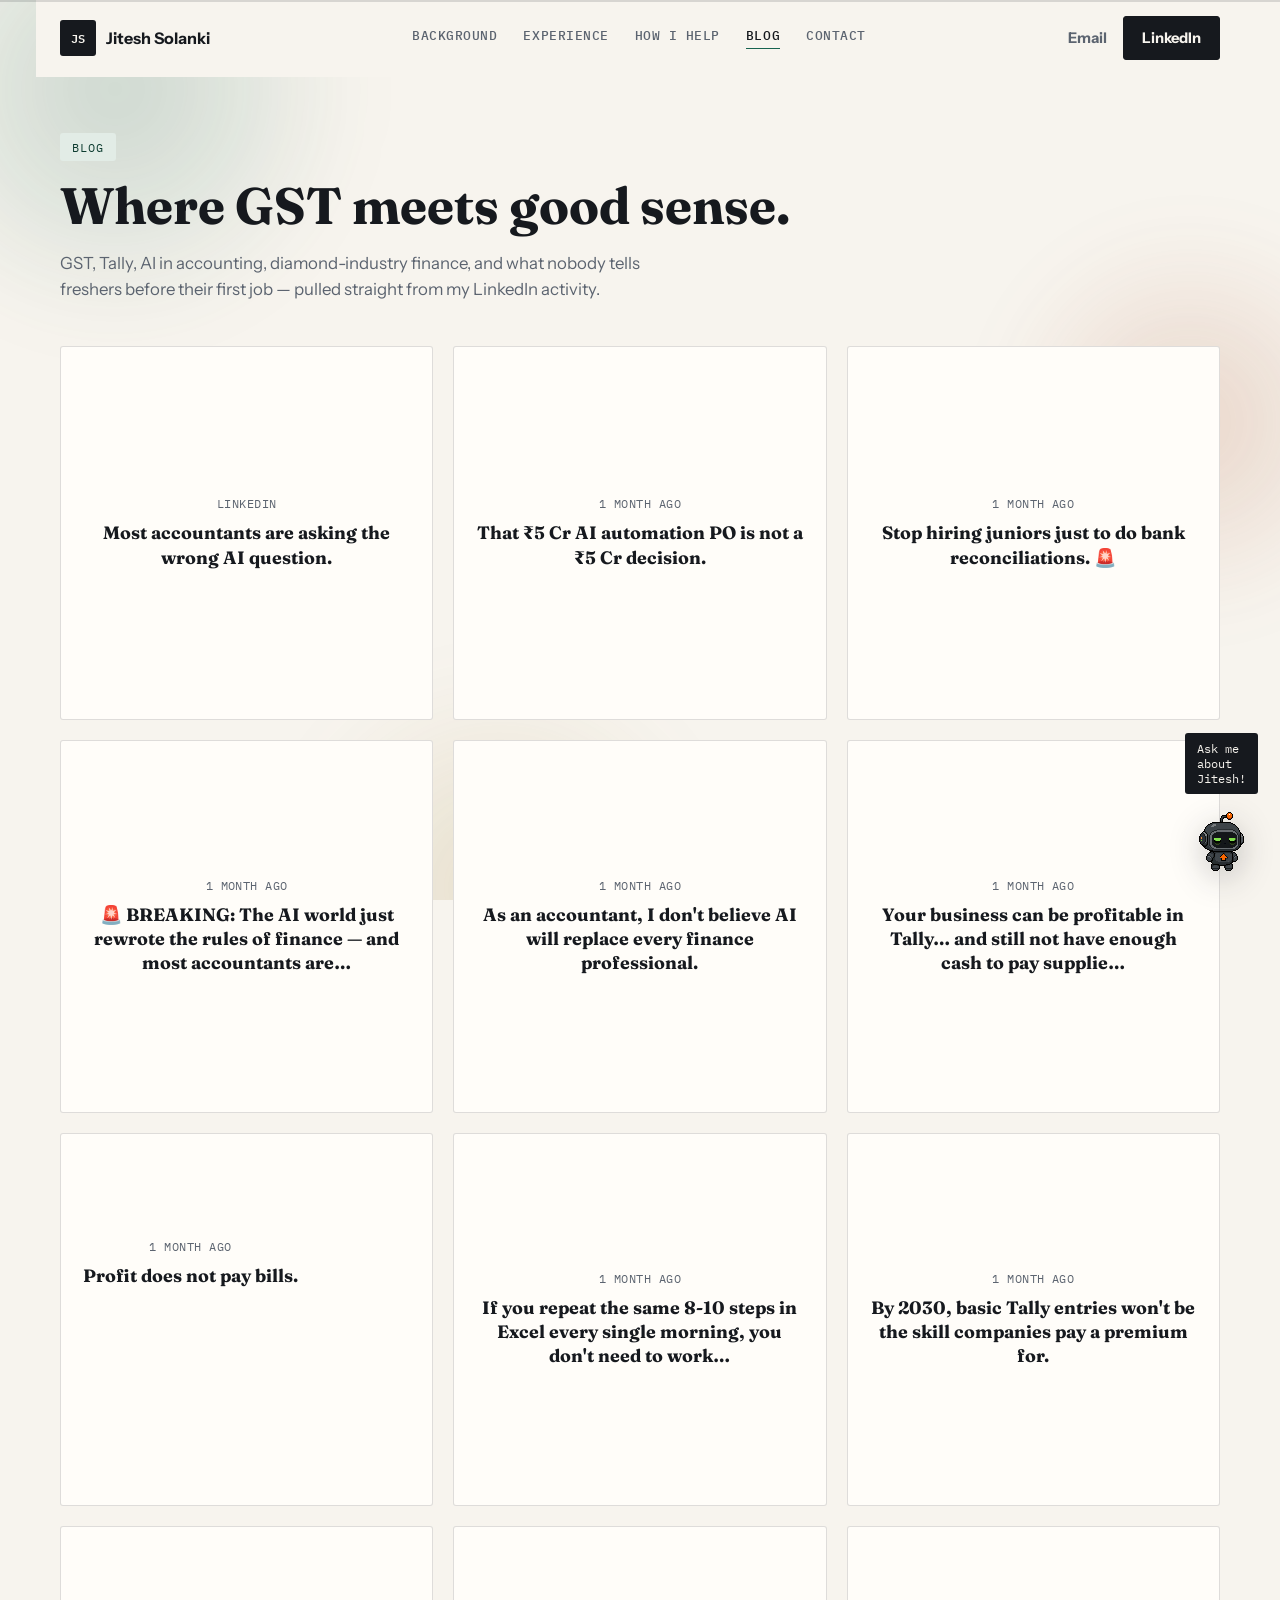
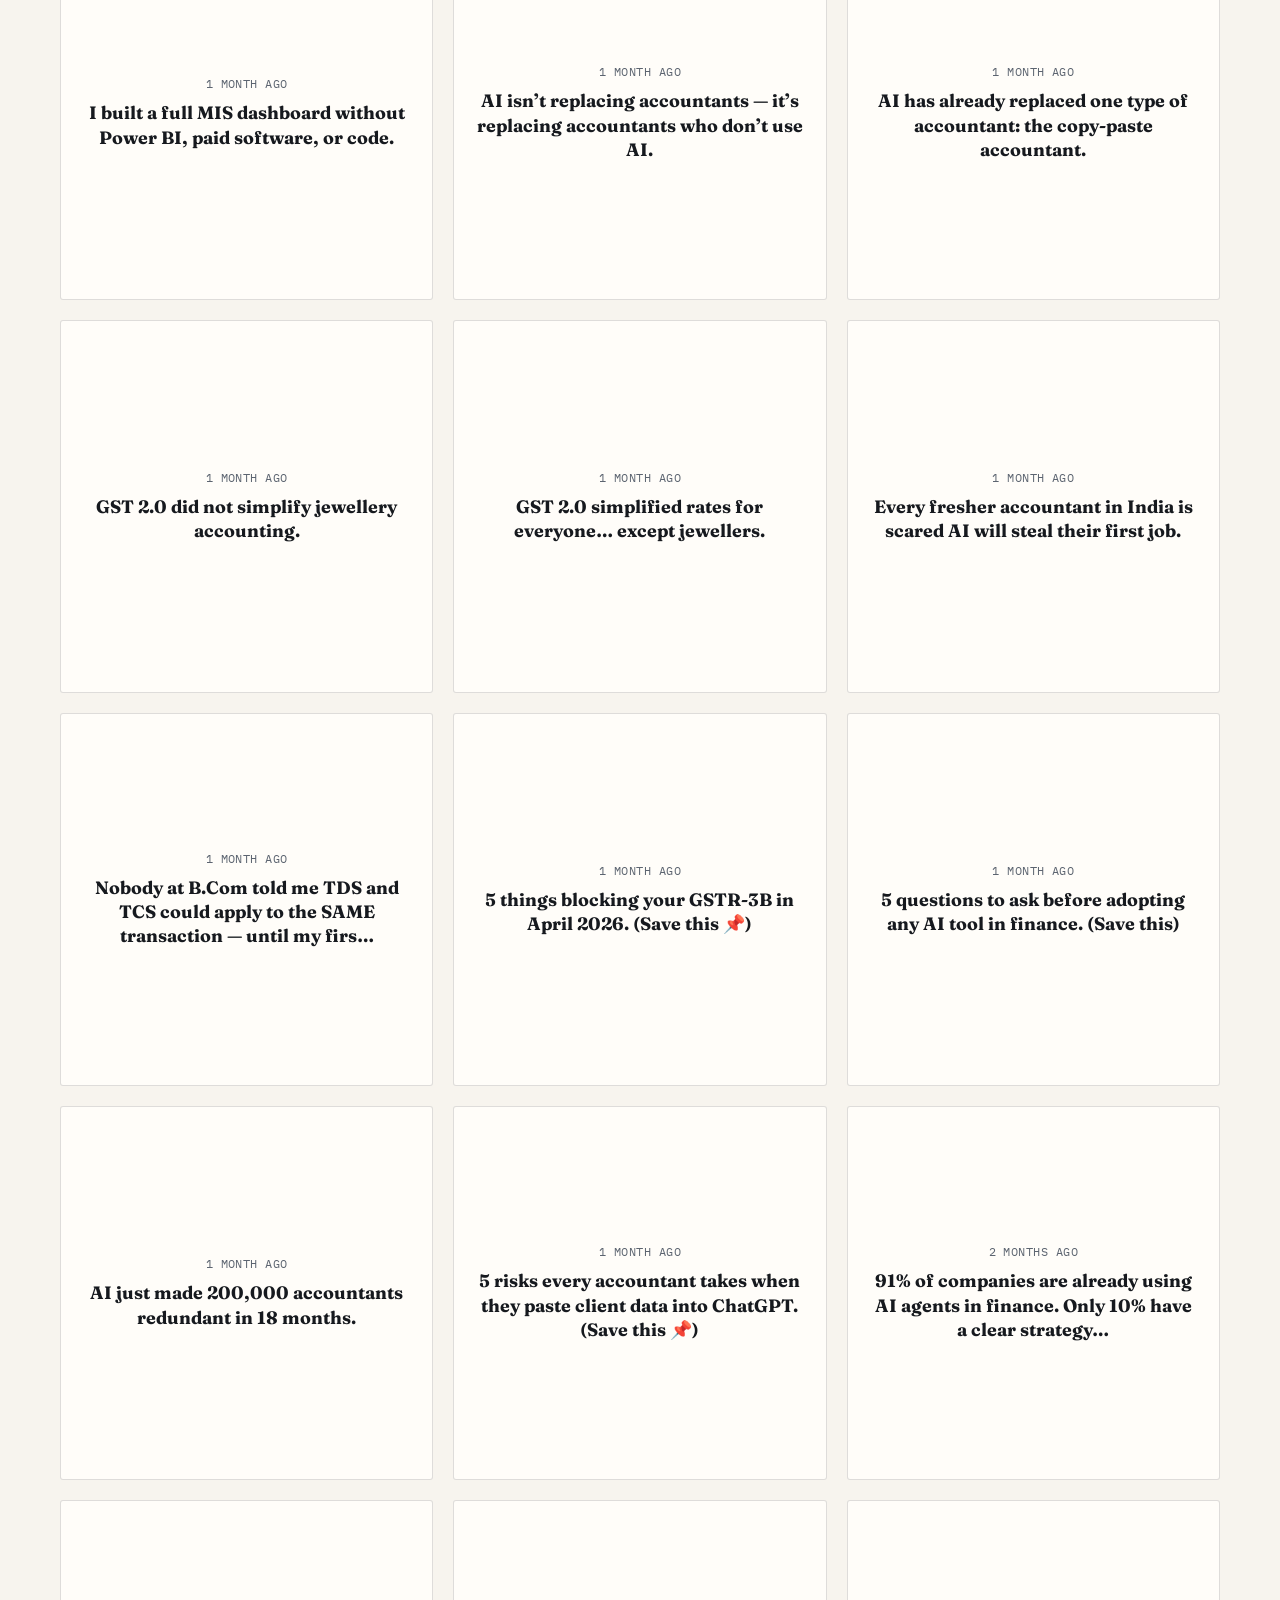
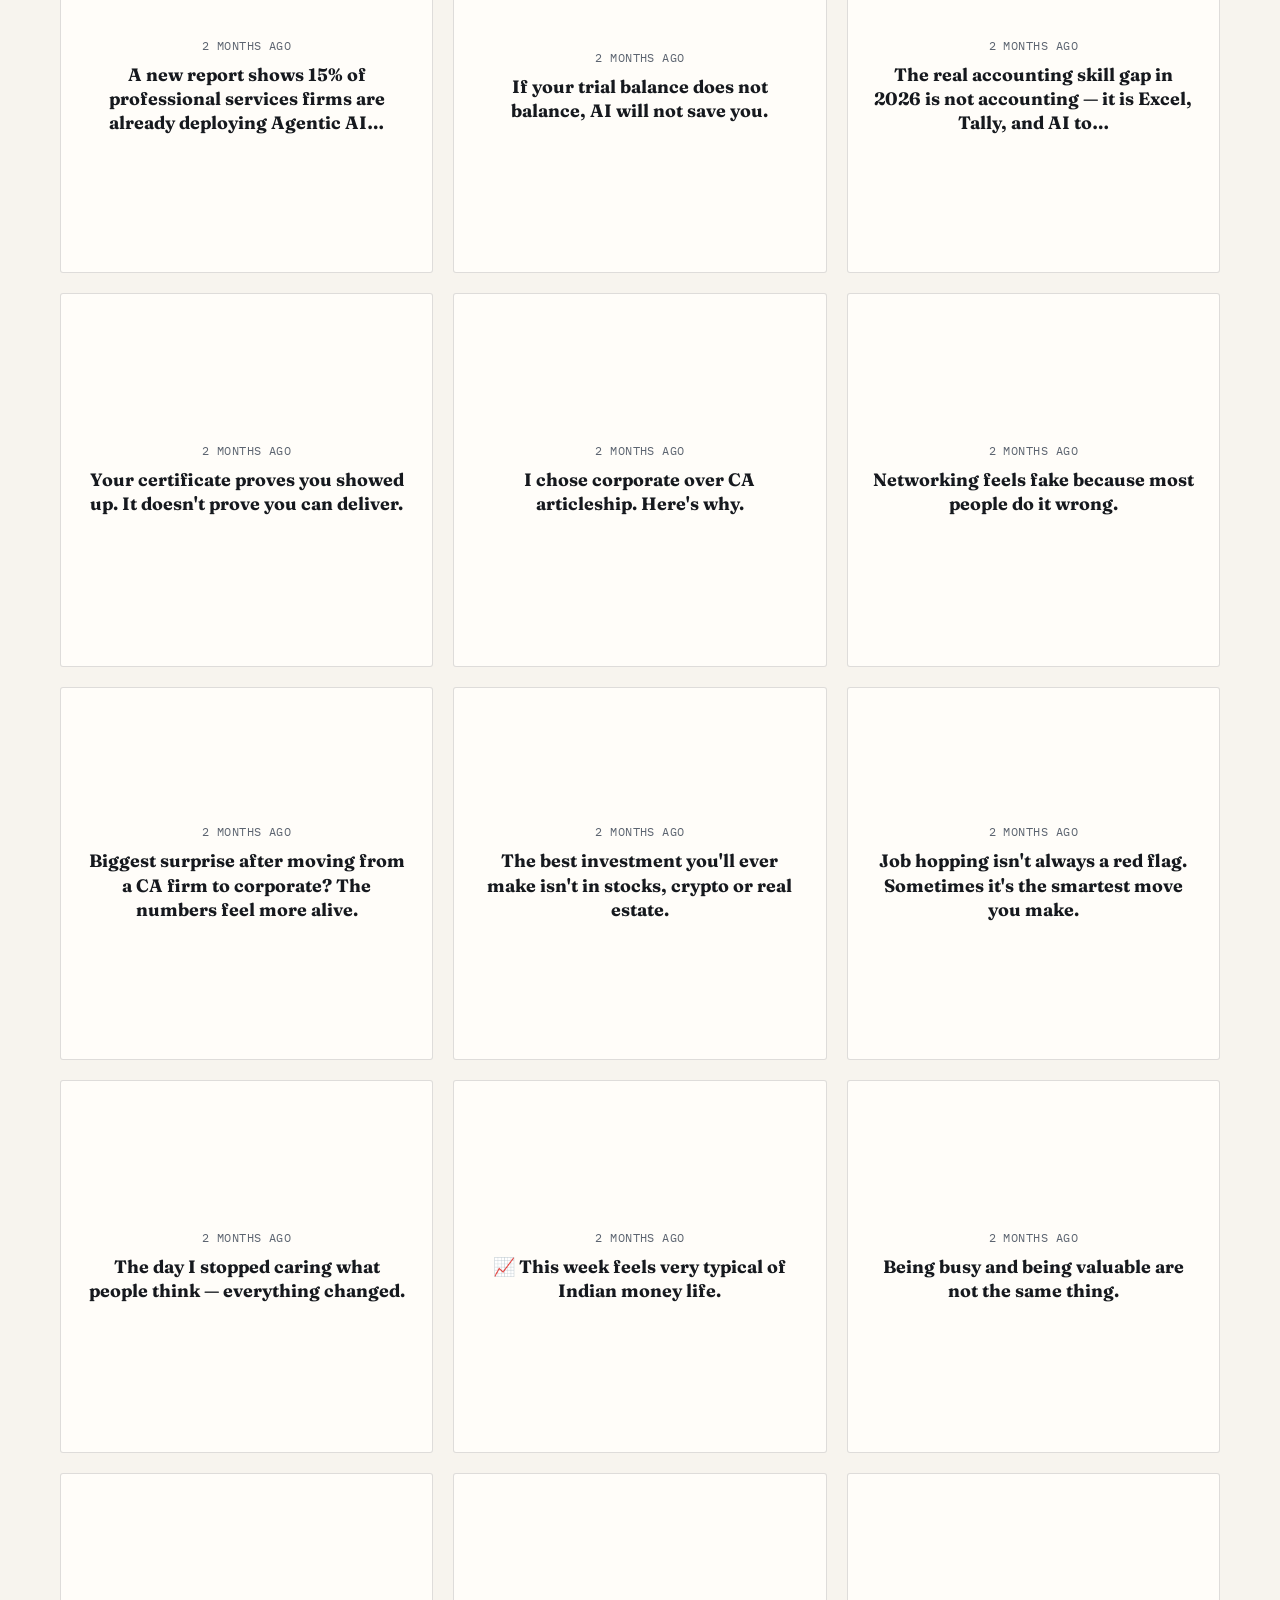
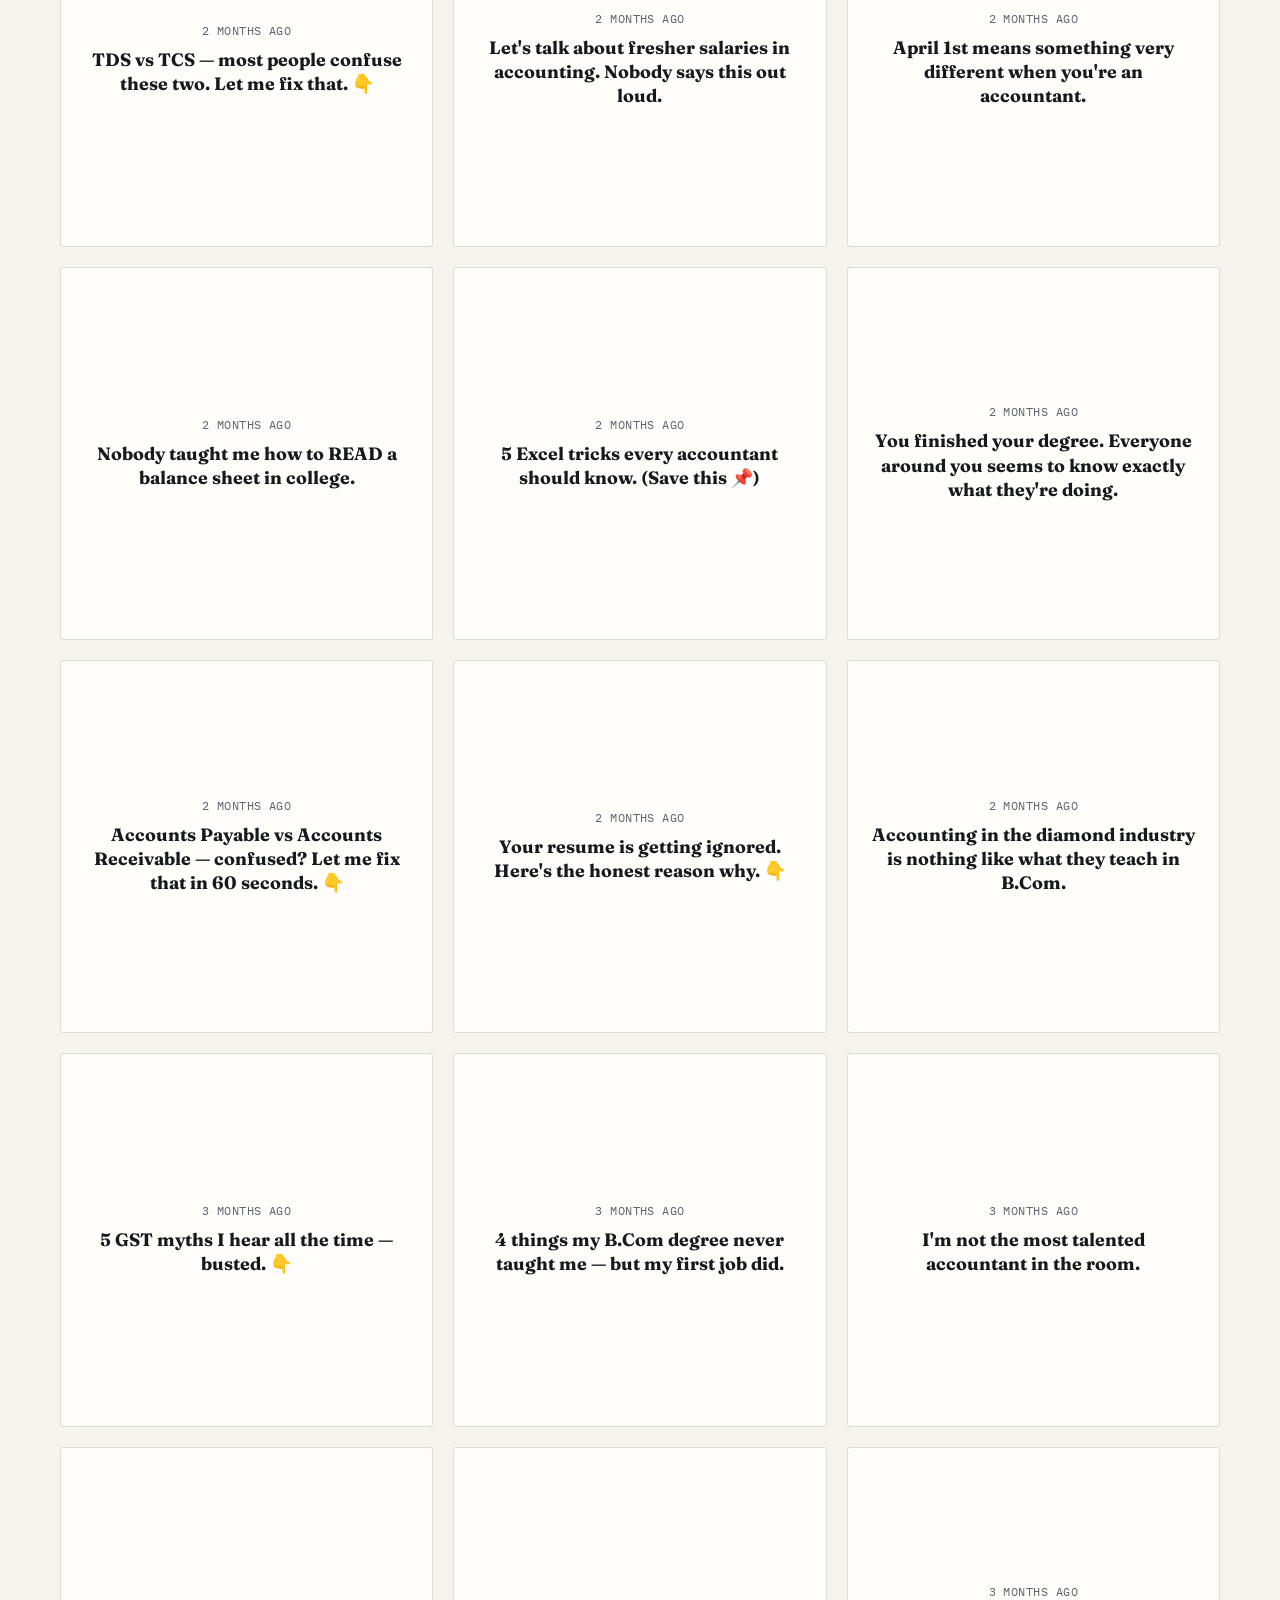
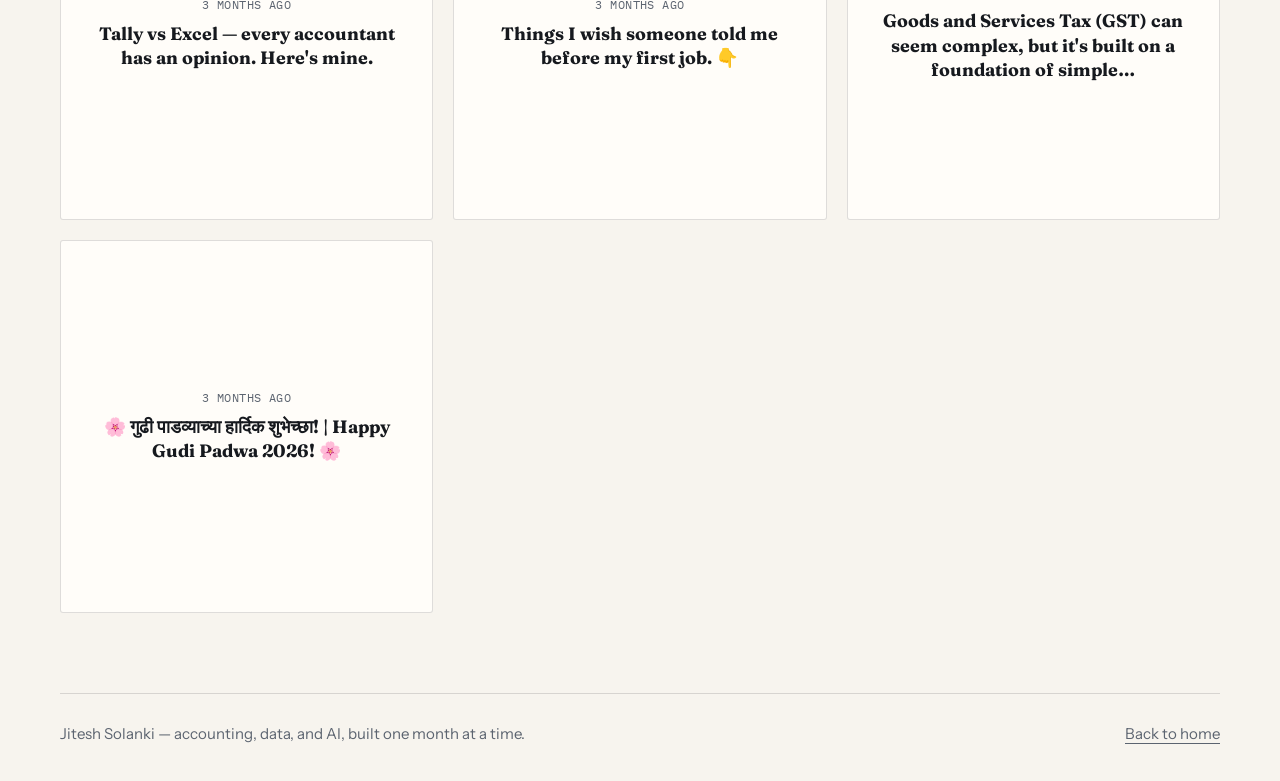
==== commit 3d4ecb2a: "Collapse blog cards by default, name the pet Byte, polish backdrop - Blog cards now show only the ti" ====
--- a/blog.html
+++ b/blog.html
@@ -92,17 +92,17 @@
     <script src="blog.js"></script>
 
     <div class="pet-widget" id="pet-widget">
-      <img src="assets/pet.png" alt="Ask my pet about Jitesh" draggable="false">
+      <img src="assets/pet.png" alt="Chat with Byte, Jitesh's friend" draggable="false">
       <div class="pet-bubble" id="pet-bubble"></div>
     </div>
     <div class="pet-chat" id="pet-chat" aria-hidden="true">
       <div class="pet-chat-header">
-        <span>Ask about Jitesh</span>
+        <span>Chat with Byte</span>
         <button type="button" id="pet-chat-close" aria-label="Close chat">&times;</button>
       </div>
       <div class="pet-chat-messages" id="pet-chat-messages"></div>
       <form class="pet-chat-form" id="pet-chat-form">
-        <input type="text" id="pet-chat-input" placeholder="Ask something about Jitesh…" autocomplete="off">
+        <input type="text" id="pet-chat-input" placeholder="Ask Byte about Jitesh…" autocomplete="off">
         <button type="submit">Send</button>
       </form>
     </div>
--- a/styles.css
+++ b/styles.css
@@ -47,8 +47,8 @@
 .bg-blob {
   position: absolute;
   border-radius: 50%;
-  filter: blur(60px);
-  opacity: 0.4;
+  filter: blur(45px);
+  opacity: 0.65;
   will-change: transform;
 }
 
@@ -57,8 +57,8 @@
   height: 38vmax;
   left: -10vmax;
   top: -12vmax;
-  background: radial-gradient(circle, var(--accent-soft), transparent 70%);
-  animation: bg-drift-1 26s ease-in-out infinite;
+  background: radial-gradient(circle, rgba(24, 99, 79, 0.32), transparent 70%);
+  animation: bg-drift-1 16s ease-in-out infinite;
 }
 
 .bg-blob-2 {
@@ -66,8 +66,8 @@
   height: 30vmax;
   right: -8vmax;
   top: 18vmax;
-  background: radial-gradient(circle, rgba(168, 70, 31, 0.16), transparent 70%);
-  animation: bg-drift-2 32s ease-in-out infinite;
+  background: radial-gradient(circle, rgba(168, 70, 31, 0.3), transparent 70%);
+  animation: bg-drift-2 20s ease-in-out infinite;
 }
 
 .bg-blob-3 {
@@ -75,8 +75,8 @@
   height: 34vmax;
   left: 22vmax;
   bottom: -16vmax;
-  background: radial-gradient(circle, rgba(151, 117, 31, 0.14), transparent 70%);
-  animation: bg-drift-3 38s ease-in-out infinite;
+  background: radial-gradient(circle, rgba(151, 117, 31, 0.28), transparent 70%);
+  animation: bg-drift-3 24s ease-in-out infinite;
 }
 
 @keyframes bg-drift-1 {
--- a/blog.css
+++ b/blog.css
@@ -50,14 +50,65 @@
   cursor: pointer;
   text-align: left;
   padding: 0;
-  transition: transform 200ms var(--ease-smooth), box-shadow 240ms var(--ease-smooth), border-color 200ms var(--ease-smooth);
+  transition: box-shadow 240ms var(--ease-smooth), border-color 200ms var(--ease-smooth);
 }
 
 .blog-card:hover,
 .blog-card:focus-visible {
-  transform: translateY(-3px);
   box-shadow: var(--shadow);
   border-color: var(--line-strong);
+  z-index: 2;
+}
+
+.blog-card-face {
+  aspect-ratio: 1 / 1;
+  display: flex;
+  flex-direction: column;
+  align-items: center;
+  justify-content: center;
+  text-align: center;
+  gap: 10px;
+  padding: 22px;
+}
+
+.blog-card-face-meta {
+  font-family: "IBM Plex Mono", monospace;
+  font-size: 0.72rem;
+  color: var(--muted);
+  text-transform: uppercase;
+  letter-spacing: 0.04em;
+}
+
+.blog-repost-tag {
+  color: var(--rust);
+}
+
+.blog-card-title {
+  font-family: "Fraunces", Georgia, serif;
+  font-size: 1.12rem;
+  line-height: 1.35;
+  color: var(--ink);
+  margin: 0;
+  display: -webkit-box;
+  -webkit-line-clamp: 5;
+  -webkit-box-orient: vertical;
+  overflow: hidden;
+}
+
+.blog-card-detail {
+  display: grid;
+  grid-template-rows: 0fr;
+  transition: grid-template-rows 380ms var(--ease-smooth);
+}
+
+.blog-card:hover .blog-card-detail,
+.blog-card:focus-visible .blog-card-detail {
+  grid-template-rows: 1fr;
+}
+
+.blog-card-detail-inner {
+  overflow: hidden;
+  min-height: 0;
 }
 
 .blog-card-media {
@@ -74,16 +125,6 @@
   display: block;
 }
 
-.blog-card-media.is-empty {
-  display: flex;
-  align-items: center;
-  justify-content: center;
-  font-family: "Fraunces", Georgia, serif;
-  font-size: 2.4rem;
-  color: var(--accent);
-  opacity: 0.45;
-}
-
 .blog-card-count {
   position: absolute;
   bottom: 8px;
@@ -98,50 +139,15 @@
 
 .blog-card-body {
   padding: 16px 18px 20px;
-  display: flex;
-  flex-direction: column;
-  gap: 8px;
-  flex: 1;
-}
-
-.blog-card-meta {
-  display: flex;
-  align-items: center;
-  gap: 8px;
-  font-family: "IBM Plex Mono", monospace;
-  font-size: 0.72rem;
-  color: var(--muted);
-  text-transform: uppercase;
-  letter-spacing: 0.04em;
-}
-
-.blog-repost-tag {
-  color: var(--rust);
-}
-
-.blog-card-title {
-  font-family: "Fraunces", Georgia, serif;
-  font-size: 1.08rem;
-  line-height: 1.32;
-  color: var(--ink);
-  margin: 0;
-}
-
-.blog-card-excerpt {
-  font-size: 0.88rem;
-  color: var(--muted);
-  line-height: 1.5;
-  flex: 1;
-}
-
-.blog-card--text-only .blog-card-body {
-  padding-top: 18px;
+  border-top: 1px solid var(--line);
 }
 
 .blog-card-full {
   white-space: pre-line;
   color: var(--ink);
-  font-size: 0.92rem;
+  font-size: 0.88rem;
+  line-height: 1.55;
+  margin: 0 0 10px;
 }
 
 .blog-card-readmore {
--- a/pet-widget.css
+++ b/pet-widget.css
@@ -25,12 +25,17 @@
 }
 
 .pet-widget.is-dragging img {
-  animation: none;
+  animation: pet-carried 0.35s ease-in-out infinite;
 }
 
 @keyframes pet-bob {
   0%, 100% { transform: translateY(0) rotate(-2deg); }
   50% { transform: translateY(-6px) rotate(2deg); }
+}
+
+@keyframes pet-carried {
+  0%, 100% { transform: scale(1.08) rotate(-8deg); }
+  50% { transform: scale(1.12) rotate(8deg); }
 }
 
 .pet-bubble {
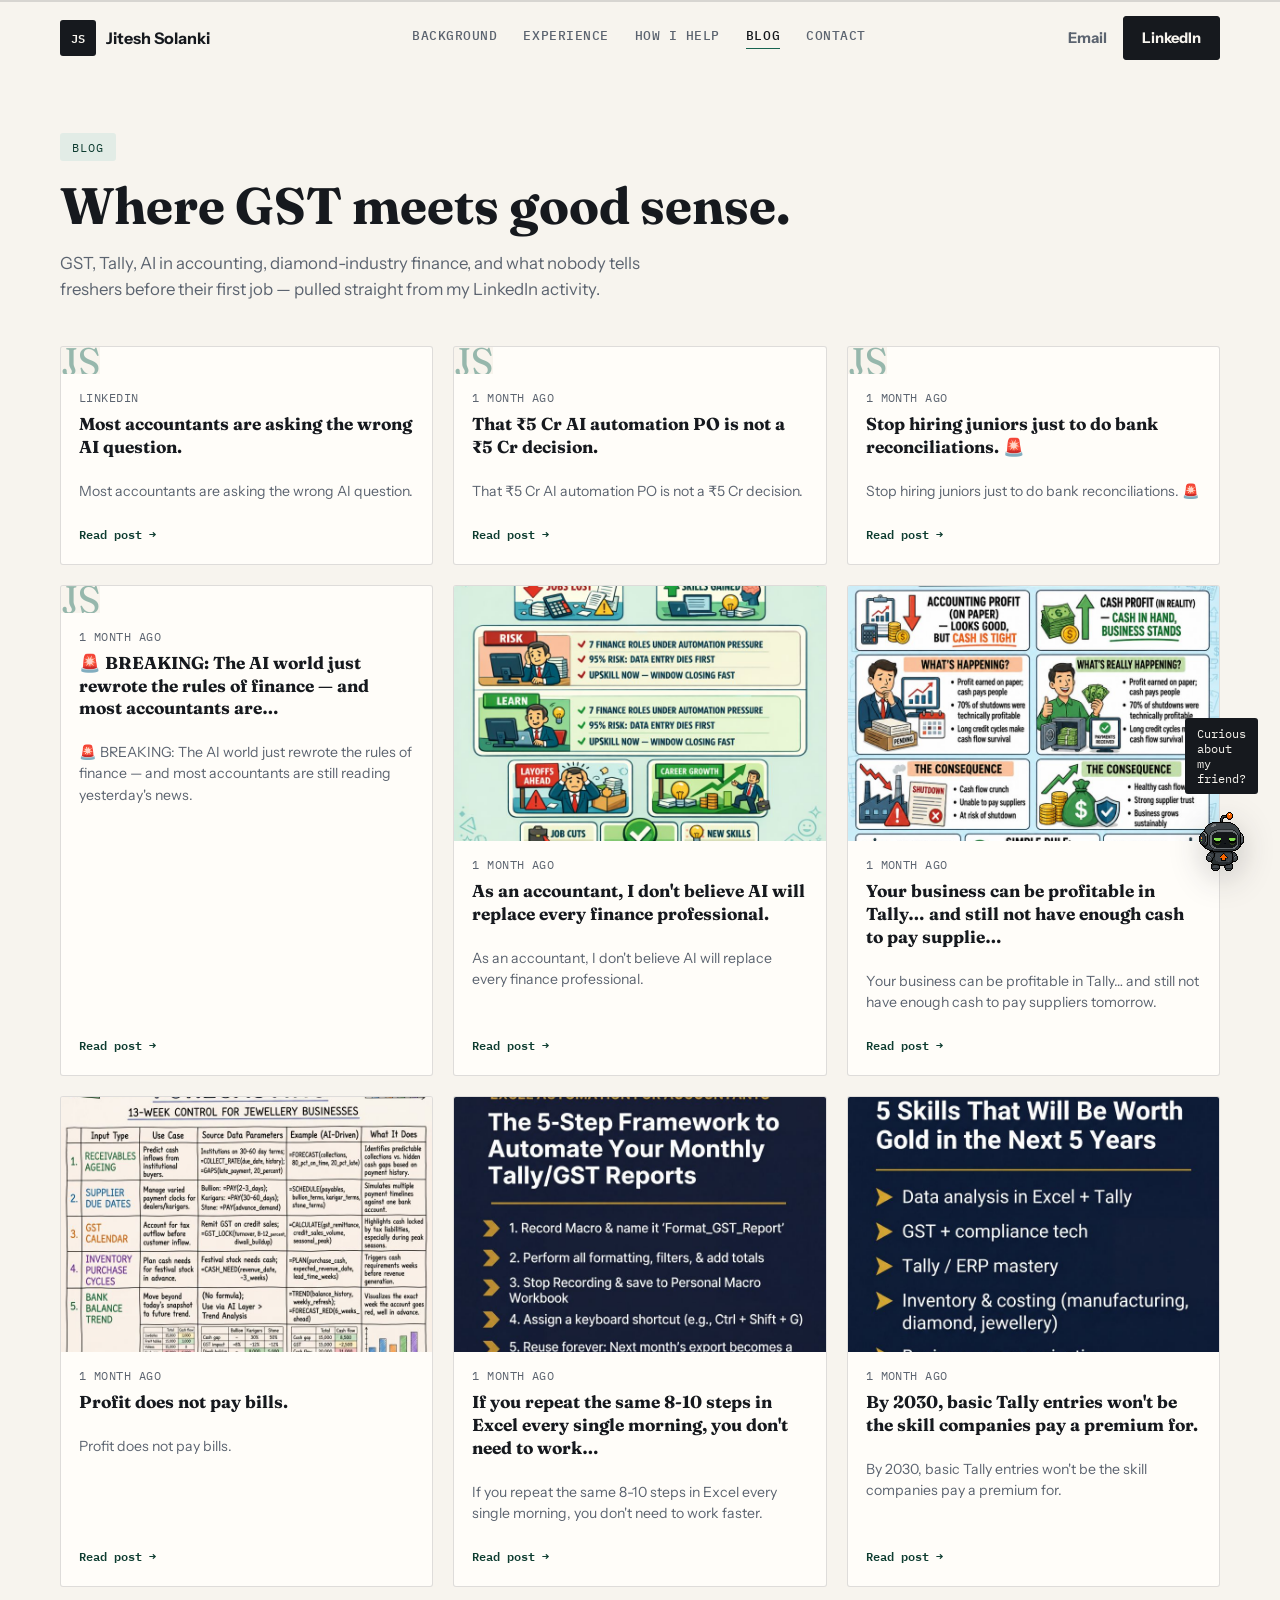
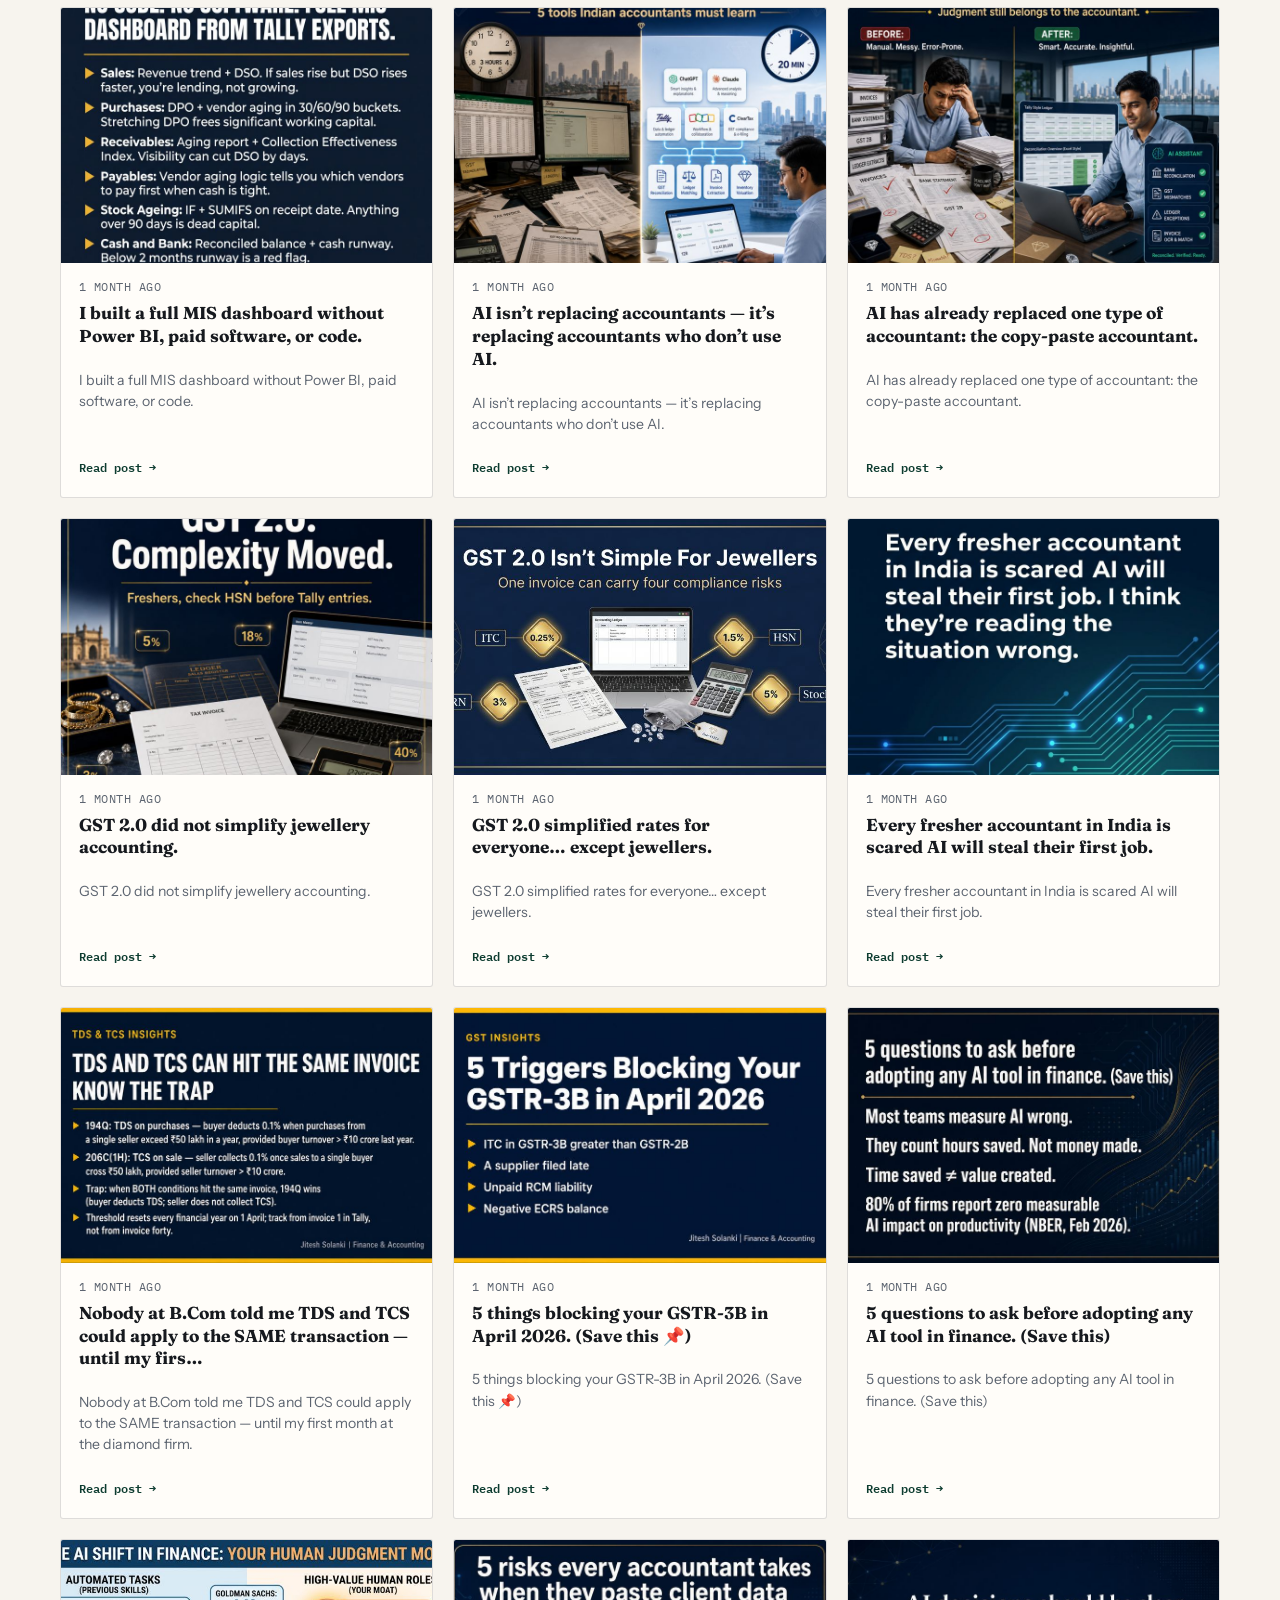
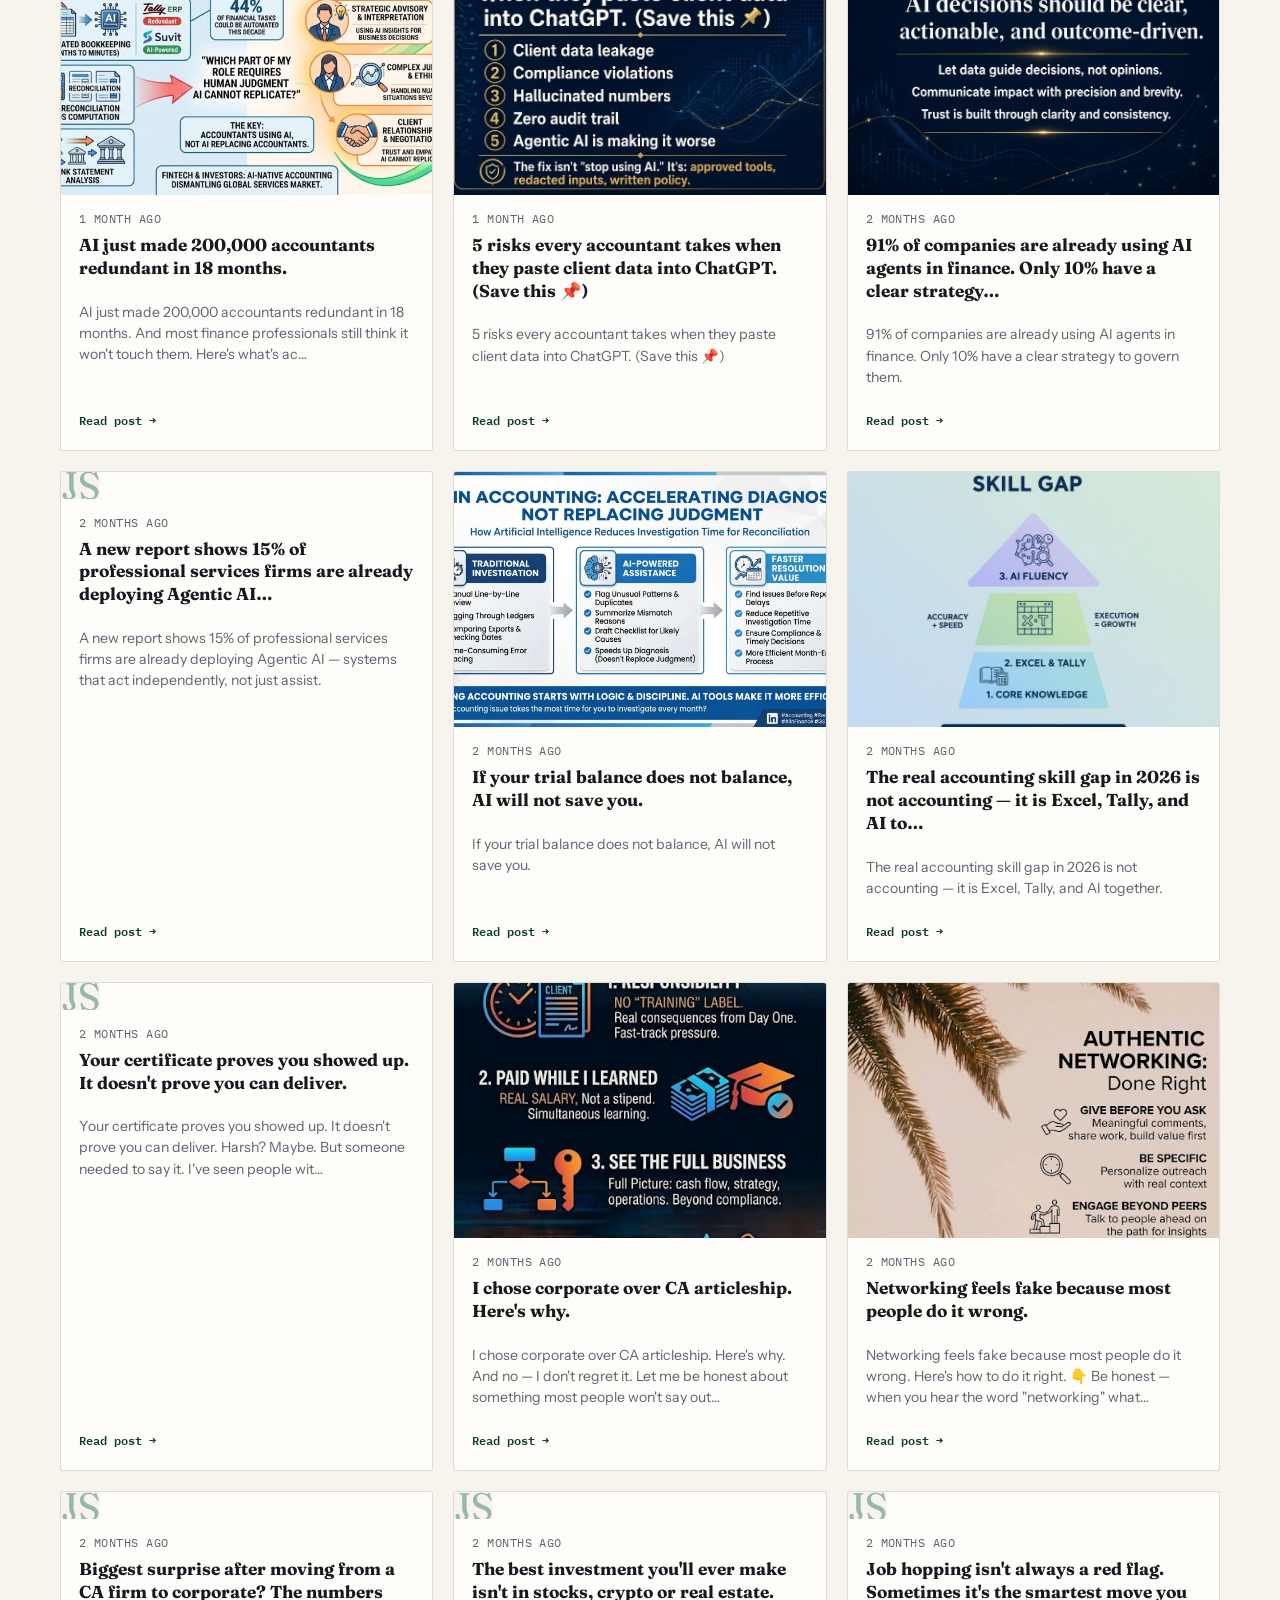
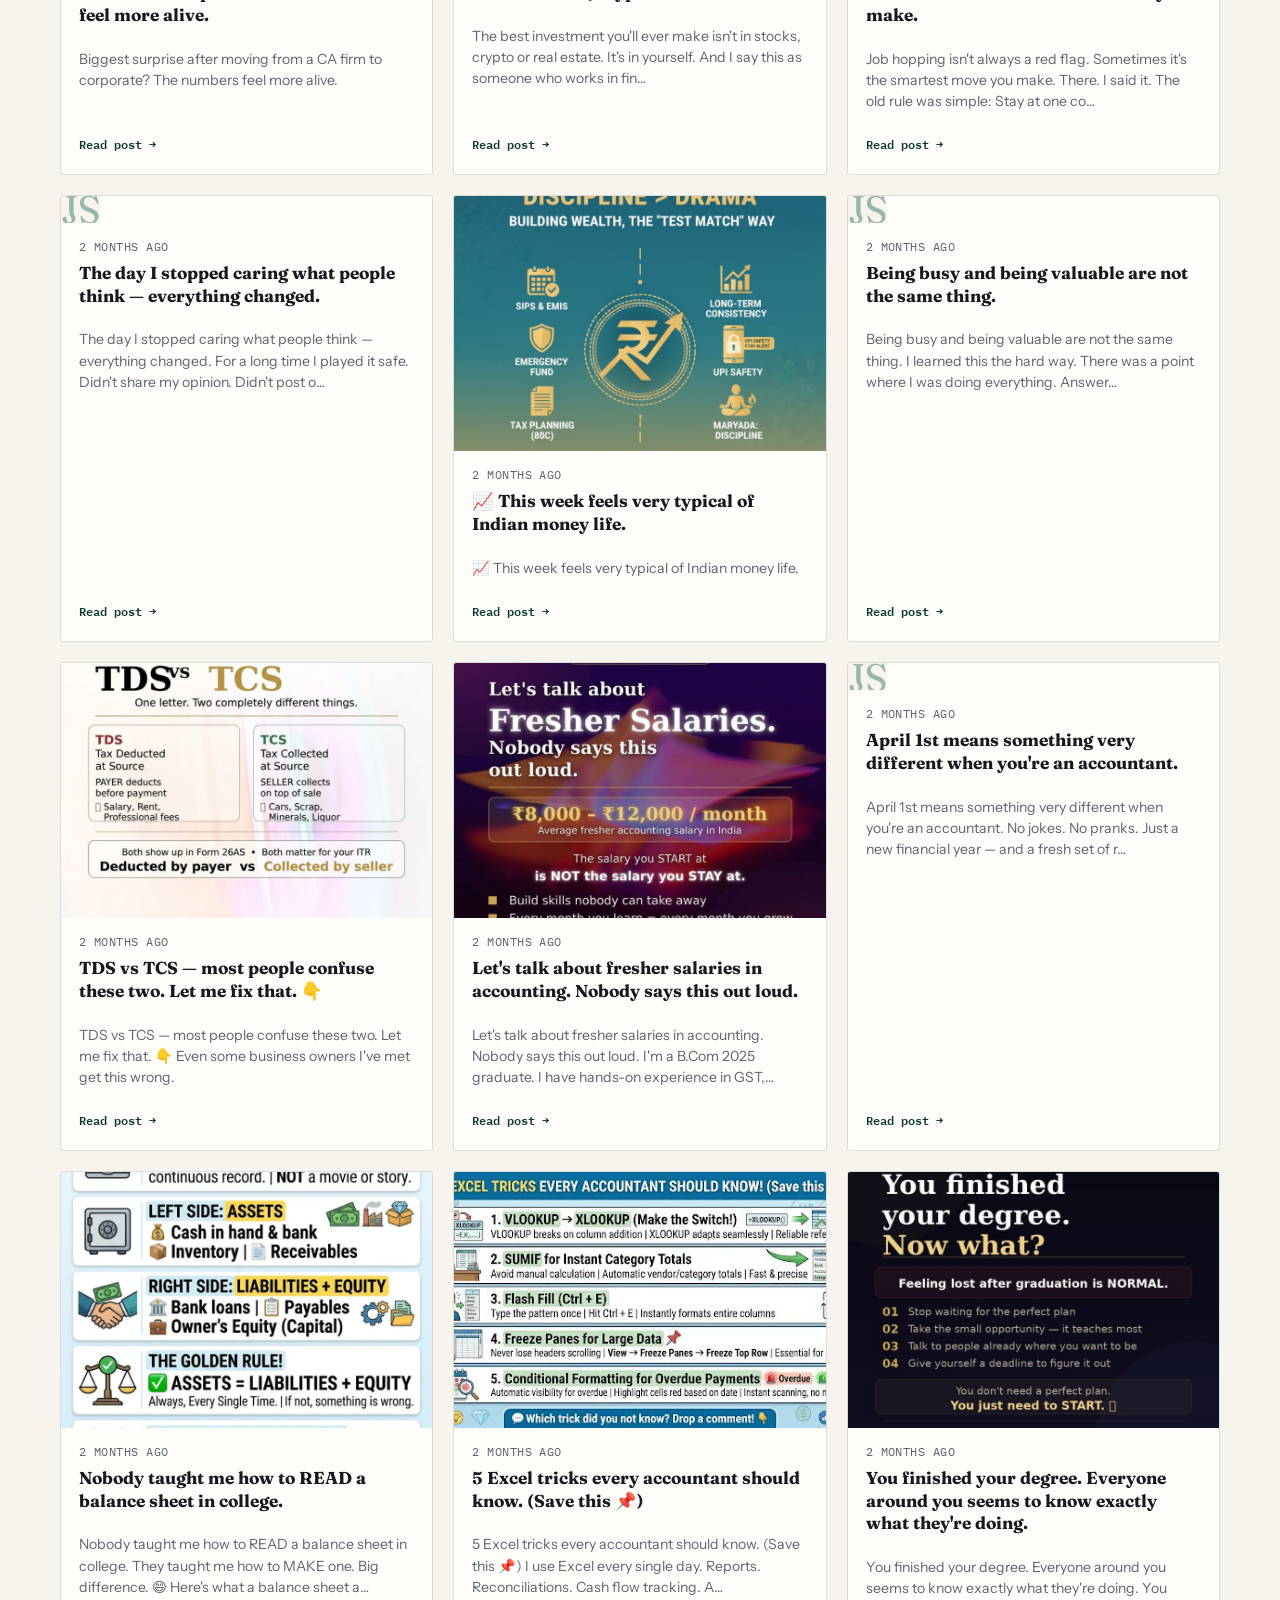
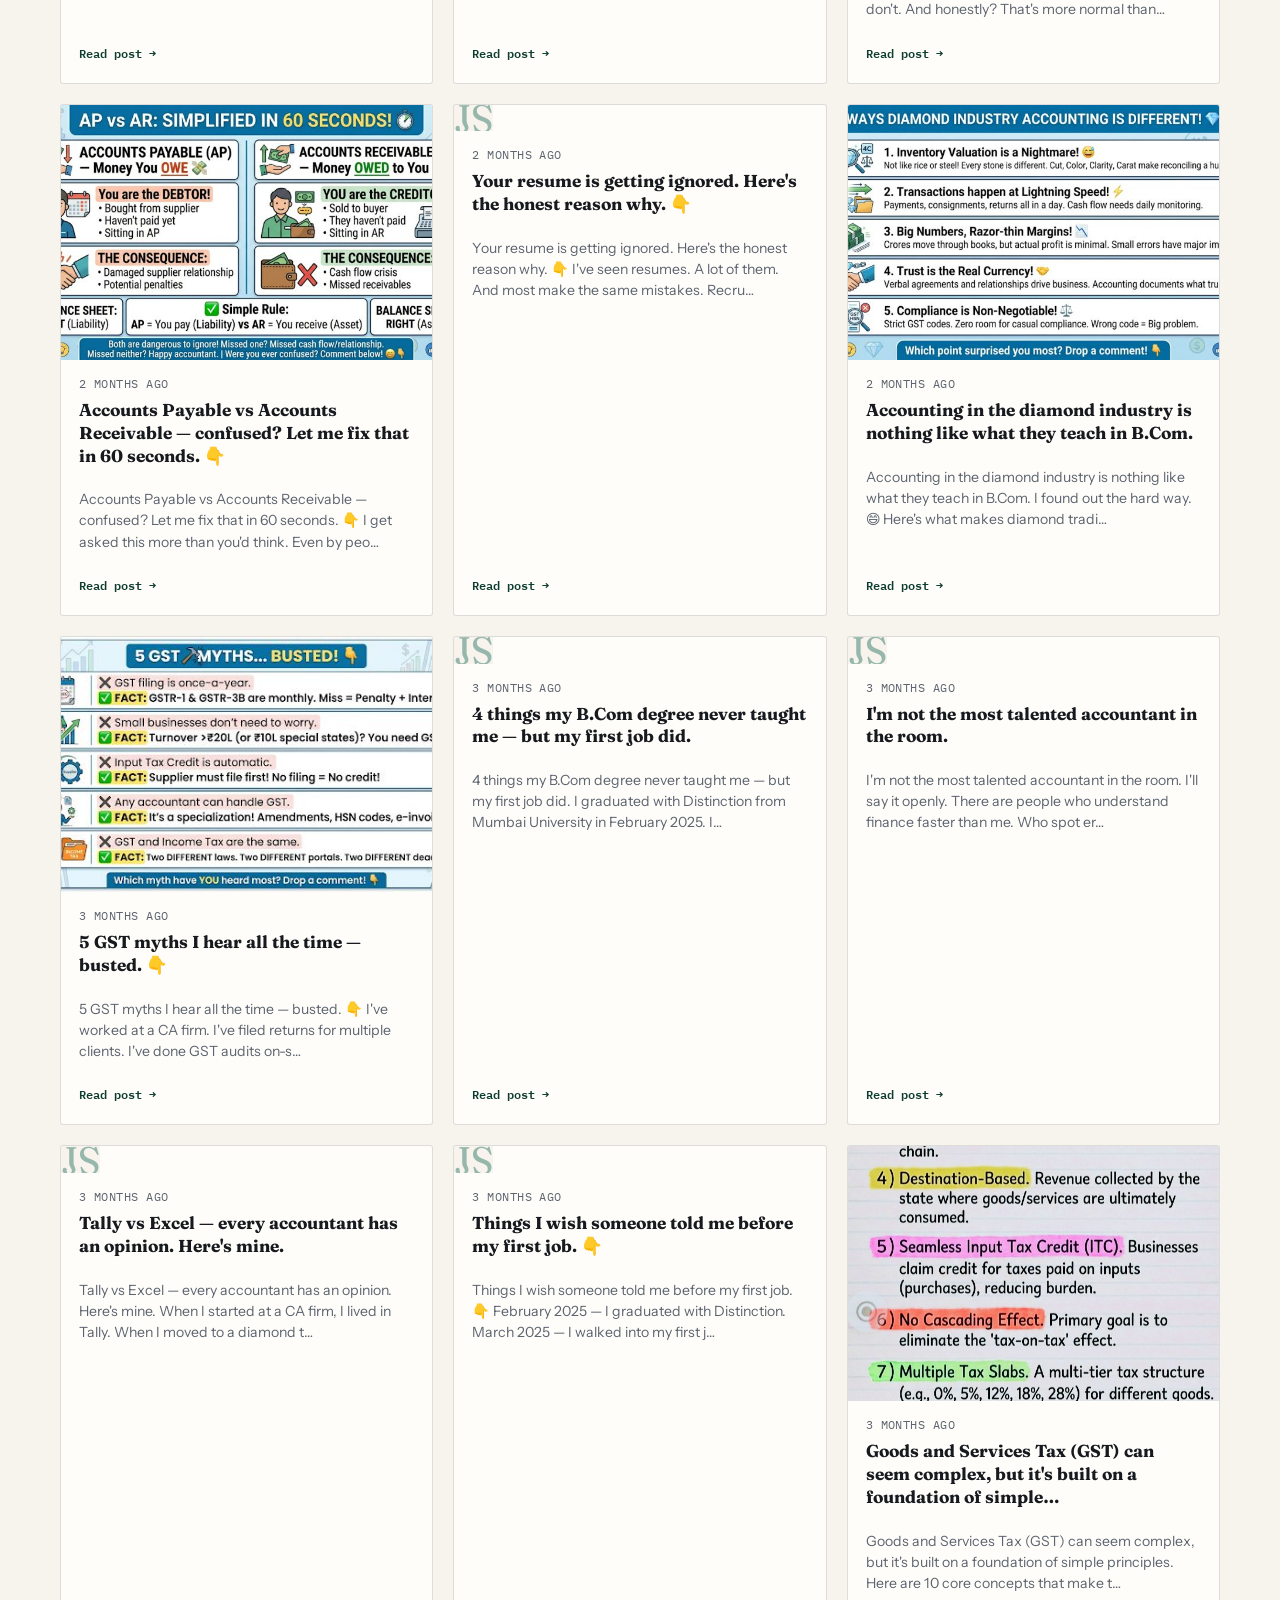
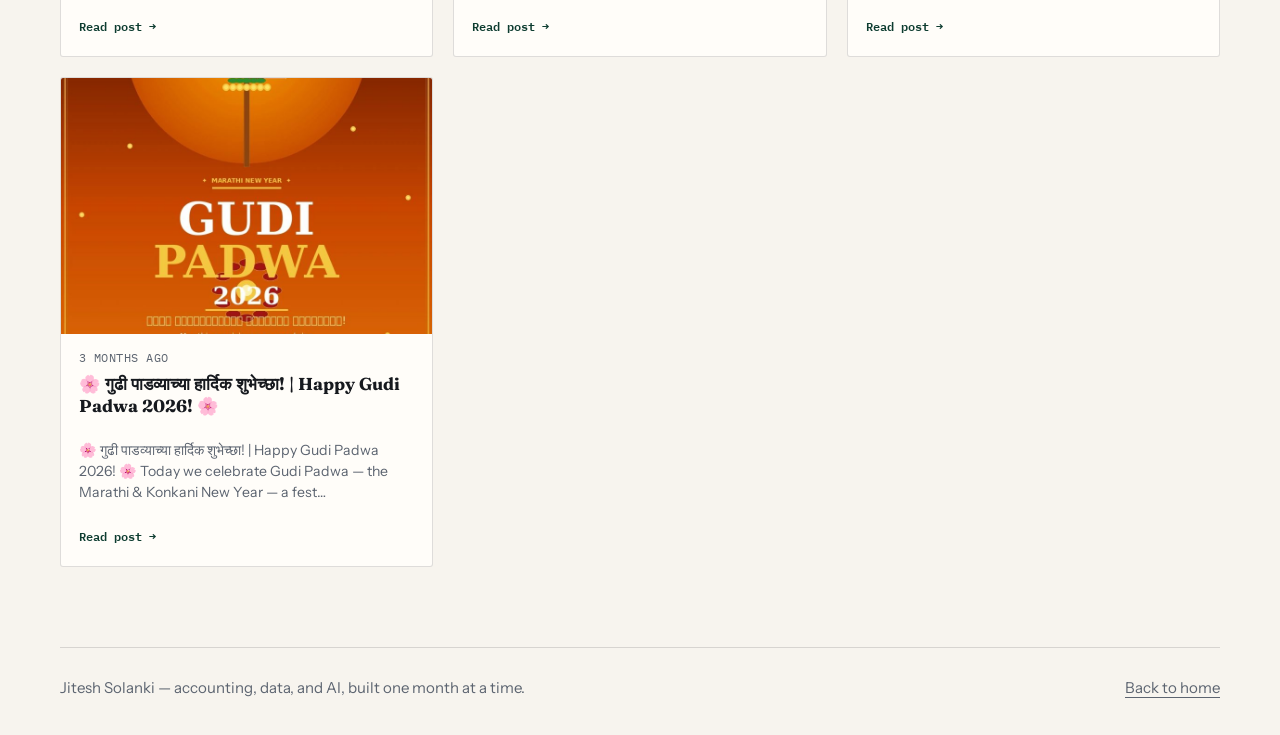
==== commit 0b71299b: "Swap blob background for floating finance symbols, smooth transitions - Replaced the gradient blob a" ====
--- a/blog.html
+++ b/blog.html
@@ -20,9 +20,20 @@
   </head>
   <body>
     <div class="bg-animation" aria-hidden="true">
-      <span class="bg-blob bg-blob-1"></span>
-      <span class="bg-blob bg-blob-2"></span>
-      <span class="bg-blob bg-blob-3"></span>
+      <span class="bg-symbol" style="left:3%; font-size:16px; animation-duration:16s; animation-delay:-2s;">₹</span>
+      <span class="bg-symbol" style="left:9%; font-size:22px; animation-duration:19s; animation-delay:-6s;">%</span>
+      <span class="bg-symbol" style="left:16%; font-size:14px; animation-duration:22s; animation-delay:-10s;">+</span>
+      <span class="bg-symbol" style="left:23%; font-size:20px; animation-duration:25s; animation-delay:-14s;">−</span>
+      <span class="bg-symbol" style="left:30%; font-size:26px; animation-duration:18s; animation-delay:-1s;">₹</span>
+      <span class="bg-symbol" style="left:38%; font-size:15px; animation-duration:21s; animation-delay:-8s;">✓</span>
+      <span class="bg-symbol" style="left:46%; font-size:18px; animation-duration:24s; animation-delay:-12s;">%</span>
+      <span class="bg-symbol" style="left:54%; font-size:24px; animation-duration:17s; animation-delay:-4s;">₹</span>
+      <span class="bg-symbol" style="left:62%; font-size:16px; animation-duration:20s; animation-delay:-9s;">+</span>
+      <span class="bg-symbol" style="left:70%; font-size:19px; animation-duration:23s; animation-delay:-16s;">|||</span>
+      <span class="bg-symbol" style="left:78%; font-size:21px; animation-duration:26s; animation-delay:-3s;">%</span>
+      <span class="bg-symbol" style="left:85%; font-size:17px; animation-duration:15s; animation-delay:-7s;">₹</span>
+      <span class="bg-symbol" style="left:91%; font-size:23px; animation-duration:19s; animation-delay:-11s;">−</span>
+      <span class="bg-symbol" style="left:97%; font-size:15px; animation-duration:22s; animation-delay:-5s;">₹</span>
     </div>
     <div class="scroll-progress" data-progress aria-hidden="true"><span></span></div>
 
--- a/styles.css
+++ b/styles.css
@@ -1,3 +1,7 @@
+@view-transition {
+  navigation: auto;
+}
+
 :root {
   color-scheme: light;
   --bg: #f7f4ee;
@@ -34,6 +38,18 @@
   color: var(--ink);
   font-family: "Instrument Sans", system-ui, -apple-system, BlinkMacSystemFont, "Segoe UI", sans-serif;
   letter-spacing: 0;
+  animation: page-fade-in 460ms var(--ease-smooth);
+}
+
+@keyframes page-fade-in {
+  from { opacity: 0; transform: translateY(6px); }
+  to { opacity: 1; transform: translateY(0); }
+}
+
+@media (prefers-reduced-motion: reduce) {
+  body {
+    animation: none;
+  }
 }
 
 .bg-animation {
@@ -44,59 +60,40 @@
   pointer-events: none;
 }
 
-.bg-blob {
+.bg-symbol {
   position: absolute;
-  border-radius: 50%;
-  filter: blur(45px);
-  opacity: 0.65;
-  will-change: transform;
-}
-
-.bg-blob-1 {
-  width: 38vmax;
-  height: 38vmax;
-  left: -10vmax;
-  top: -12vmax;
-  background: radial-gradient(circle, rgba(24, 99, 79, 0.32), transparent 70%);
-  animation: bg-drift-1 16s ease-in-out infinite;
-}
-
-.bg-blob-2 {
-  width: 30vmax;
-  height: 30vmax;
-  right: -8vmax;
-  top: 18vmax;
-  background: radial-gradient(circle, rgba(168, 70, 31, 0.3), transparent 70%);
-  animation: bg-drift-2 20s ease-in-out infinite;
-}
-
-.bg-blob-3 {
-  width: 34vmax;
-  height: 34vmax;
-  left: 22vmax;
-  bottom: -16vmax;
-  background: radial-gradient(circle, rgba(151, 117, 31, 0.28), transparent 70%);
-  animation: bg-drift-3 24s ease-in-out infinite;
-}
-
-@keyframes bg-drift-1 {
-  0%, 100% { transform: translate(0, 0) scale(1); }
-  50% { transform: translate(6vmax, 8vmax) scale(1.12); }
-}
-
-@keyframes bg-drift-2 {
-  0%, 100% { transform: translate(0, 0) scale(1); }
-  50% { transform: translate(-7vmax, 6vmax) scale(1.08); }
-}
-
-@keyframes bg-drift-3 {
-  0%, 100% { transform: translate(0, 0) scale(1); }
-  50% { transform: translate(5vmax, -7vmax) scale(1.15); }
+  bottom: -10vh;
+  font-family: "IBM Plex Mono", monospace;
+  font-weight: 600;
+  will-change: transform, opacity;
+  animation-name: bg-float-up;
+  animation-timing-function: ease-in-out;
+  animation-iteration-count: infinite;
+}
+
+.bg-symbol:nth-child(odd) {
+  color: rgba(13, 84, 65, 0.4);
+}
+
+.bg-symbol:nth-child(3n) {
+  color: rgba(148, 54, 19, 0.38);
+}
+
+.bg-symbol:nth-child(3n + 1) {
+  color: rgba(124, 93, 16, 0.36);
+}
+
+@keyframes bg-float-up {
+  0% { transform: translateY(0) rotate(0deg); opacity: 0; }
+  12% { opacity: 1; }
+  88% { opacity: 1; }
+  100% { transform: translateY(-115vh) rotate(20deg); opacity: 0; }
 }
 
 @media (prefers-reduced-motion: reduce) {
-  .bg-blob {
+  .bg-symbol {
     animation: none;
+    display: none;
   }
 }
 
@@ -160,7 +157,7 @@
   padding: 16px 24px;
   background: var(--bg);
   border-bottom: 1px solid transparent;
-  transition: border-color 180ms ease, box-shadow 180ms ease;
+  transition: border-color 180ms var(--ease-smooth), box-shadow 180ms var(--ease-smooth);
 }
 
 .site-header.is-scrolled {
@@ -238,7 +235,7 @@
   color: var(--muted);
   font-size: 0.92rem;
   font-weight: 700;
-  transition: color 180ms ease;
+  transition: color 180ms var(--ease-smooth);
 }
 
 .header-link:hover {
@@ -389,7 +386,7 @@
   border: 1px solid var(--line-strong);
   border-radius: var(--radius);
   background: var(--surface);
-  transition: box-shadow 220ms ease;
+  transition: box-shadow 220ms var(--ease-smooth);
 }
 
 .portrait-frame:hover {
@@ -438,7 +435,7 @@
   border: 1px solid var(--line);
   border-radius: var(--radius);
   background: var(--surface);
-  transition: border-color 180ms ease, transform 180ms ease;
+  transition: border-color 180ms var(--ease-smooth), transform 180ms var(--ease-smooth);
 }
 
 .mini-metrics div:hover {
@@ -800,7 +797,7 @@
   cursor: pointer;
   font-weight: 500;
   font-size: 0.86rem;
-  transition: border-color 180ms ease, background 180ms ease, color 180ms ease;
+  transition: border-color 180ms var(--ease-smooth), background 180ms var(--ease-smooth), color 180ms var(--ease-smooth);
 }
 
 .skill-filters button:hover {
@@ -949,7 +946,7 @@
   font-weight: 700;
   opacity: 0;
   transform: translateY(14px);
-  transition: opacity 180ms ease, transform 180ms ease;
+  transition: opacity 180ms var(--ease-smooth), transform 180ms var(--ease-smooth);
   pointer-events: none;
 }
 
--- a/blog.css
+++ b/blog.css
@@ -50,65 +50,14 @@
   cursor: pointer;
   text-align: left;
   padding: 0;
-  transition: box-shadow 240ms var(--ease-smooth), border-color 200ms var(--ease-smooth);
+  transition: transform 200ms var(--ease-smooth), box-shadow 240ms var(--ease-smooth), border-color 200ms var(--ease-smooth);
 }
 
 .blog-card:hover,
 .blog-card:focus-visible {
+  transform: translateY(-3px);
   box-shadow: var(--shadow);
   border-color: var(--line-strong);
-  z-index: 2;
-}
-
-.blog-card-face {
-  aspect-ratio: 1 / 1;
-  display: flex;
-  flex-direction: column;
-  align-items: center;
-  justify-content: center;
-  text-align: center;
-  gap: 10px;
-  padding: 22px;
-}
-
-.blog-card-face-meta {
-  font-family: "IBM Plex Mono", monospace;
-  font-size: 0.72rem;
-  color: var(--muted);
-  text-transform: uppercase;
-  letter-spacing: 0.04em;
-}
-
-.blog-repost-tag {
-  color: var(--rust);
-}
-
-.blog-card-title {
-  font-family: "Fraunces", Georgia, serif;
-  font-size: 1.12rem;
-  line-height: 1.35;
-  color: var(--ink);
-  margin: 0;
-  display: -webkit-box;
-  -webkit-line-clamp: 5;
-  -webkit-box-orient: vertical;
-  overflow: hidden;
-}
-
-.blog-card-detail {
-  display: grid;
-  grid-template-rows: 0fr;
-  transition: grid-template-rows 380ms var(--ease-smooth);
-}
-
-.blog-card:hover .blog-card-detail,
-.blog-card:focus-visible .blog-card-detail {
-  grid-template-rows: 1fr;
-}
-
-.blog-card-detail-inner {
-  overflow: hidden;
-  min-height: 0;
 }
 
 .blog-card-media {
@@ -125,6 +74,16 @@
   display: block;
 }
 
+.blog-card-media.is-empty {
+  display: flex;
+  align-items: center;
+  justify-content: center;
+  font-family: "Fraunces", Georgia, serif;
+  font-size: 2.4rem;
+  color: var(--accent);
+  opacity: 0.45;
+}
+
 .blog-card-count {
   position: absolute;
   bottom: 8px;
@@ -139,15 +98,40 @@
 
 .blog-card-body {
   padding: 16px 18px 20px;
-  border-top: 1px solid var(--line);
-}
-
-.blog-card-full {
-  white-space: pre-line;
-  color: var(--ink);
+  display: flex;
+  flex-direction: column;
+  gap: 8px;
+  flex: 1;
+}
+
+.blog-card-meta {
+  display: flex;
+  align-items: center;
+  gap: 8px;
+  font-family: "IBM Plex Mono", monospace;
+  font-size: 0.72rem;
+  color: var(--muted);
+  text-transform: uppercase;
+  letter-spacing: 0.04em;
+}
+
+.blog-repost-tag {
+  color: var(--rust);
+}
+
+.blog-card-title {
+  font-family: "Fraunces", Georgia, serif;
+  font-size: 1.08rem;
+  line-height: 1.32;
+  color: var(--ink);
+  margin: 0;
+}
+
+.blog-card-excerpt {
   font-size: 0.88rem;
-  line-height: 1.55;
-  margin: 0 0 10px;
+  color: var(--muted);
+  line-height: 1.5;
+  flex: 1;
 }
 
 .blog-card-readmore {
--- a/pet-widget.css
+++ b/pet-widget.css
@@ -62,8 +62,6 @@
 
 .pet-chat {
   position: fixed;
-  right: 22px;
-  bottom: 104px;
   z-index: 501;
   width: min(320px, calc(100vw - 44px));
   max-height: 60vh;
@@ -134,6 +132,39 @@
 .pet-msg.is-loading {
   opacity: 0.6;
   font-style: italic;
+}
+
+.pet-msg-image {
+  padding: 6px;
+  display: flex;
+  flex-direction: column;
+  gap: 6px;
+}
+
+.pet-msg-image img {
+  width: 100%;
+  max-width: 180px;
+  border-radius: var(--radius);
+  display: block;
+}
+
+.pet-msg-caption {
+  font-size: 0.76rem;
+  color: var(--accent-ink);
+  padding-left: 4px;
+}
+
+.pet-action-btn {
+  display: inline-flex;
+  align-items: center;
+  gap: 6px;
+  background: var(--ink);
+  color: var(--bg);
+  font-size: 0.8rem;
+  font-weight: 600;
+  padding: 8px 12px;
+  border-radius: var(--radius);
+  text-decoration: none;
 }
 
 .pet-chat-form {
@@ -166,10 +197,6 @@
 }
 
 @media (max-width: 520px) {
-  .pet-chat {
-    right: 12px;
-    bottom: 96px;
-  }
   .pet-widget {
     right: 14px;
     bottom: 14px;
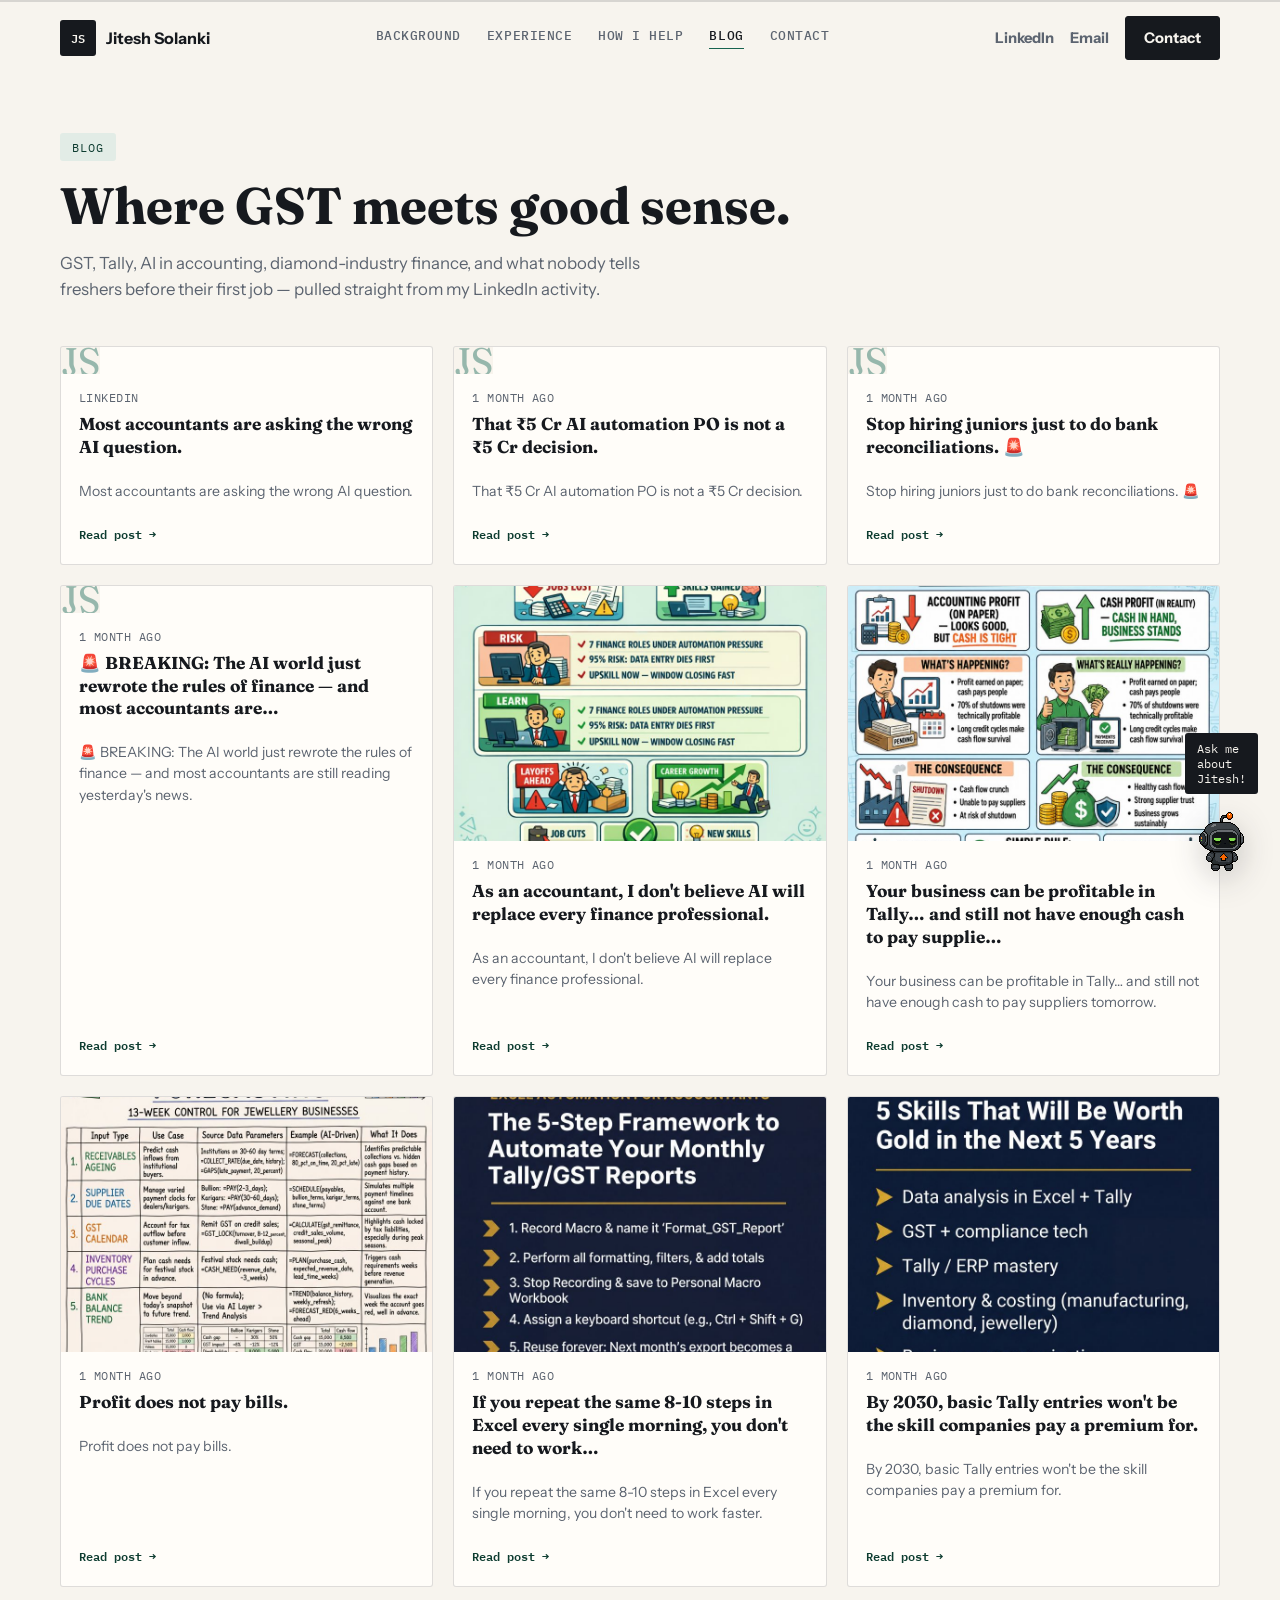
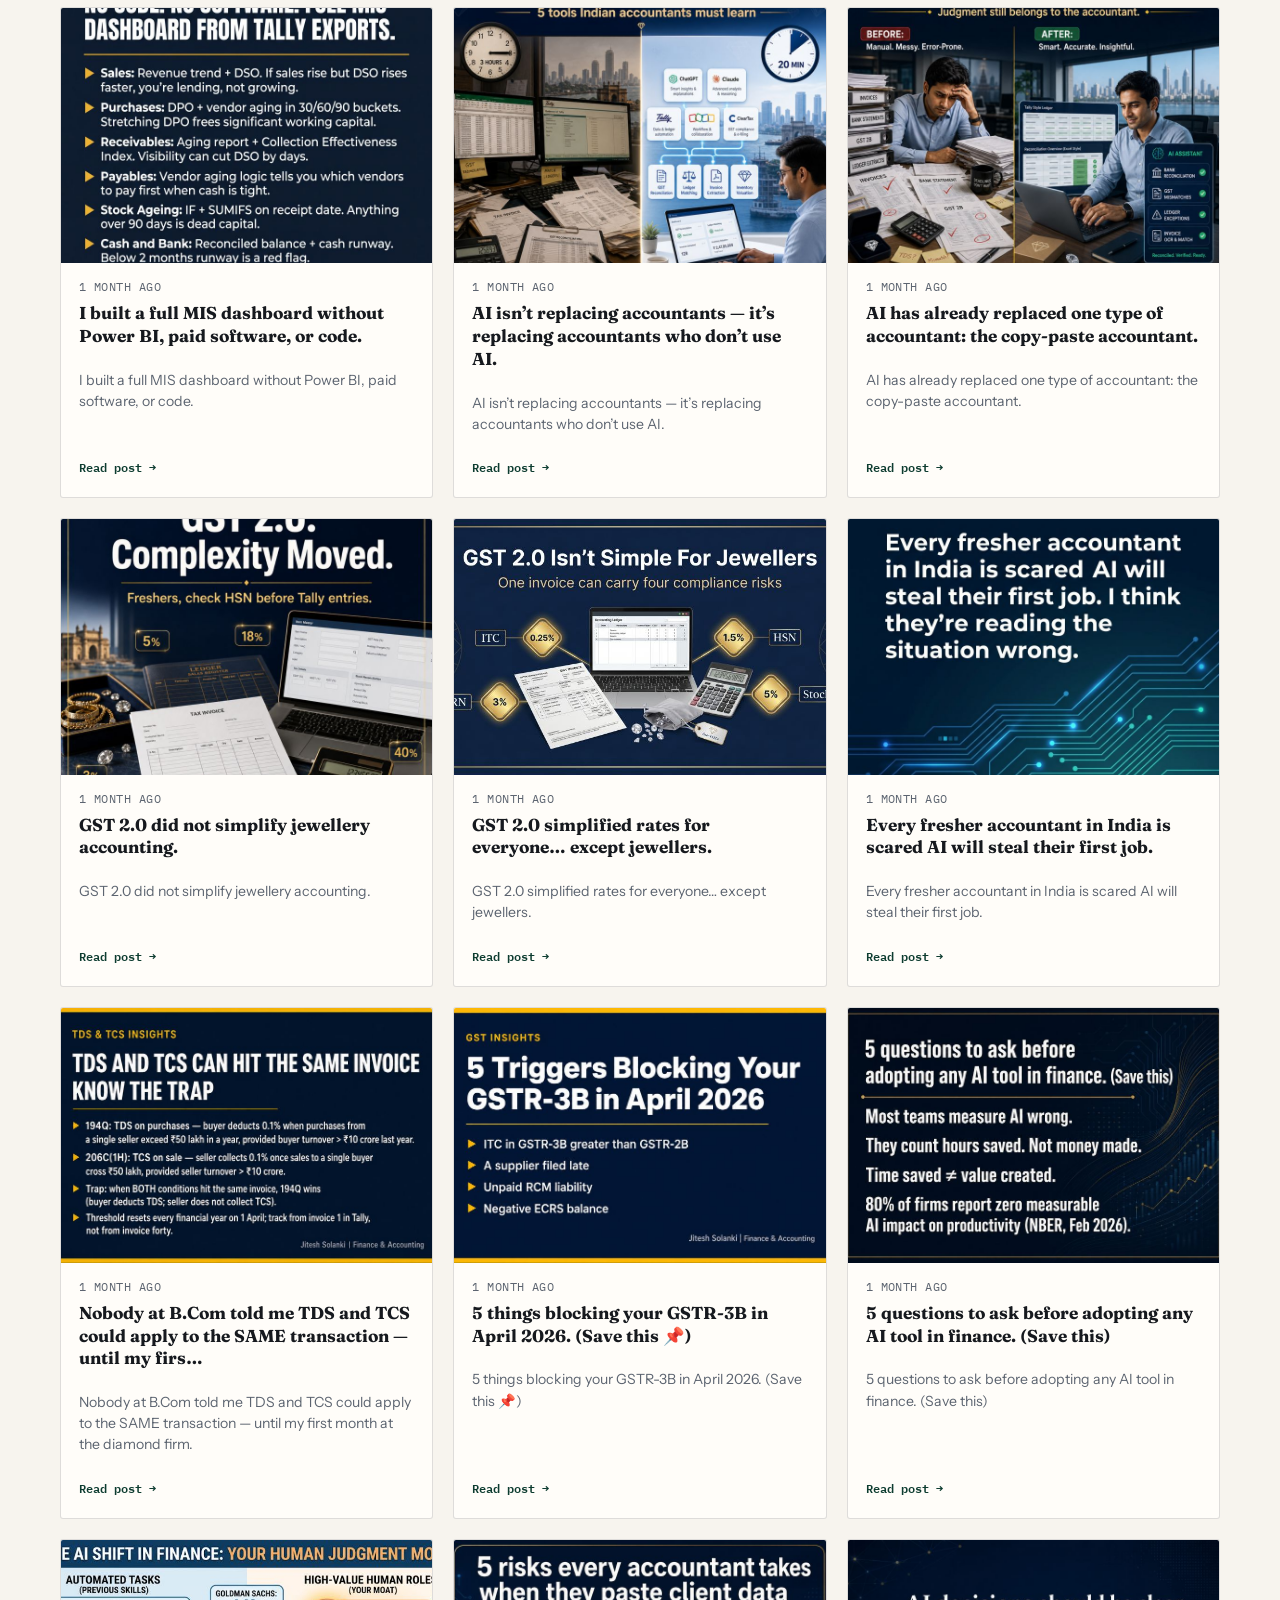
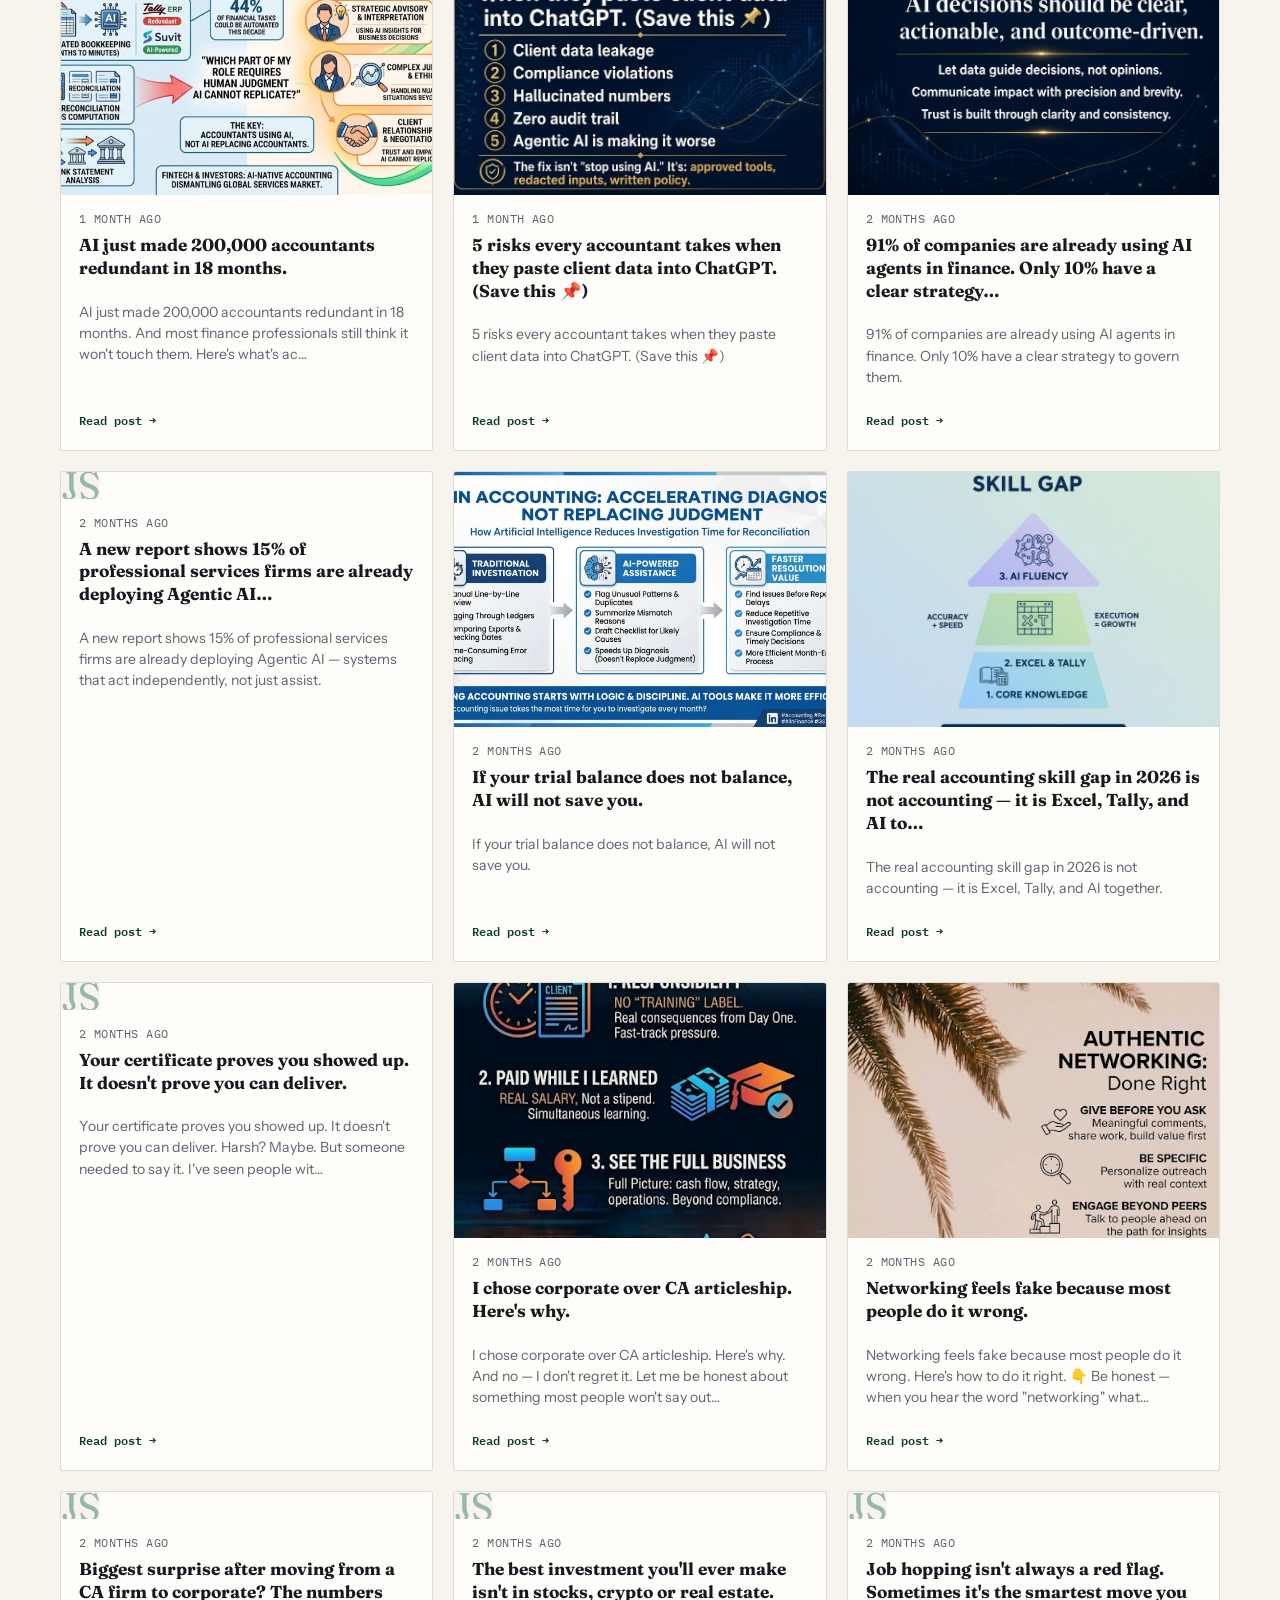
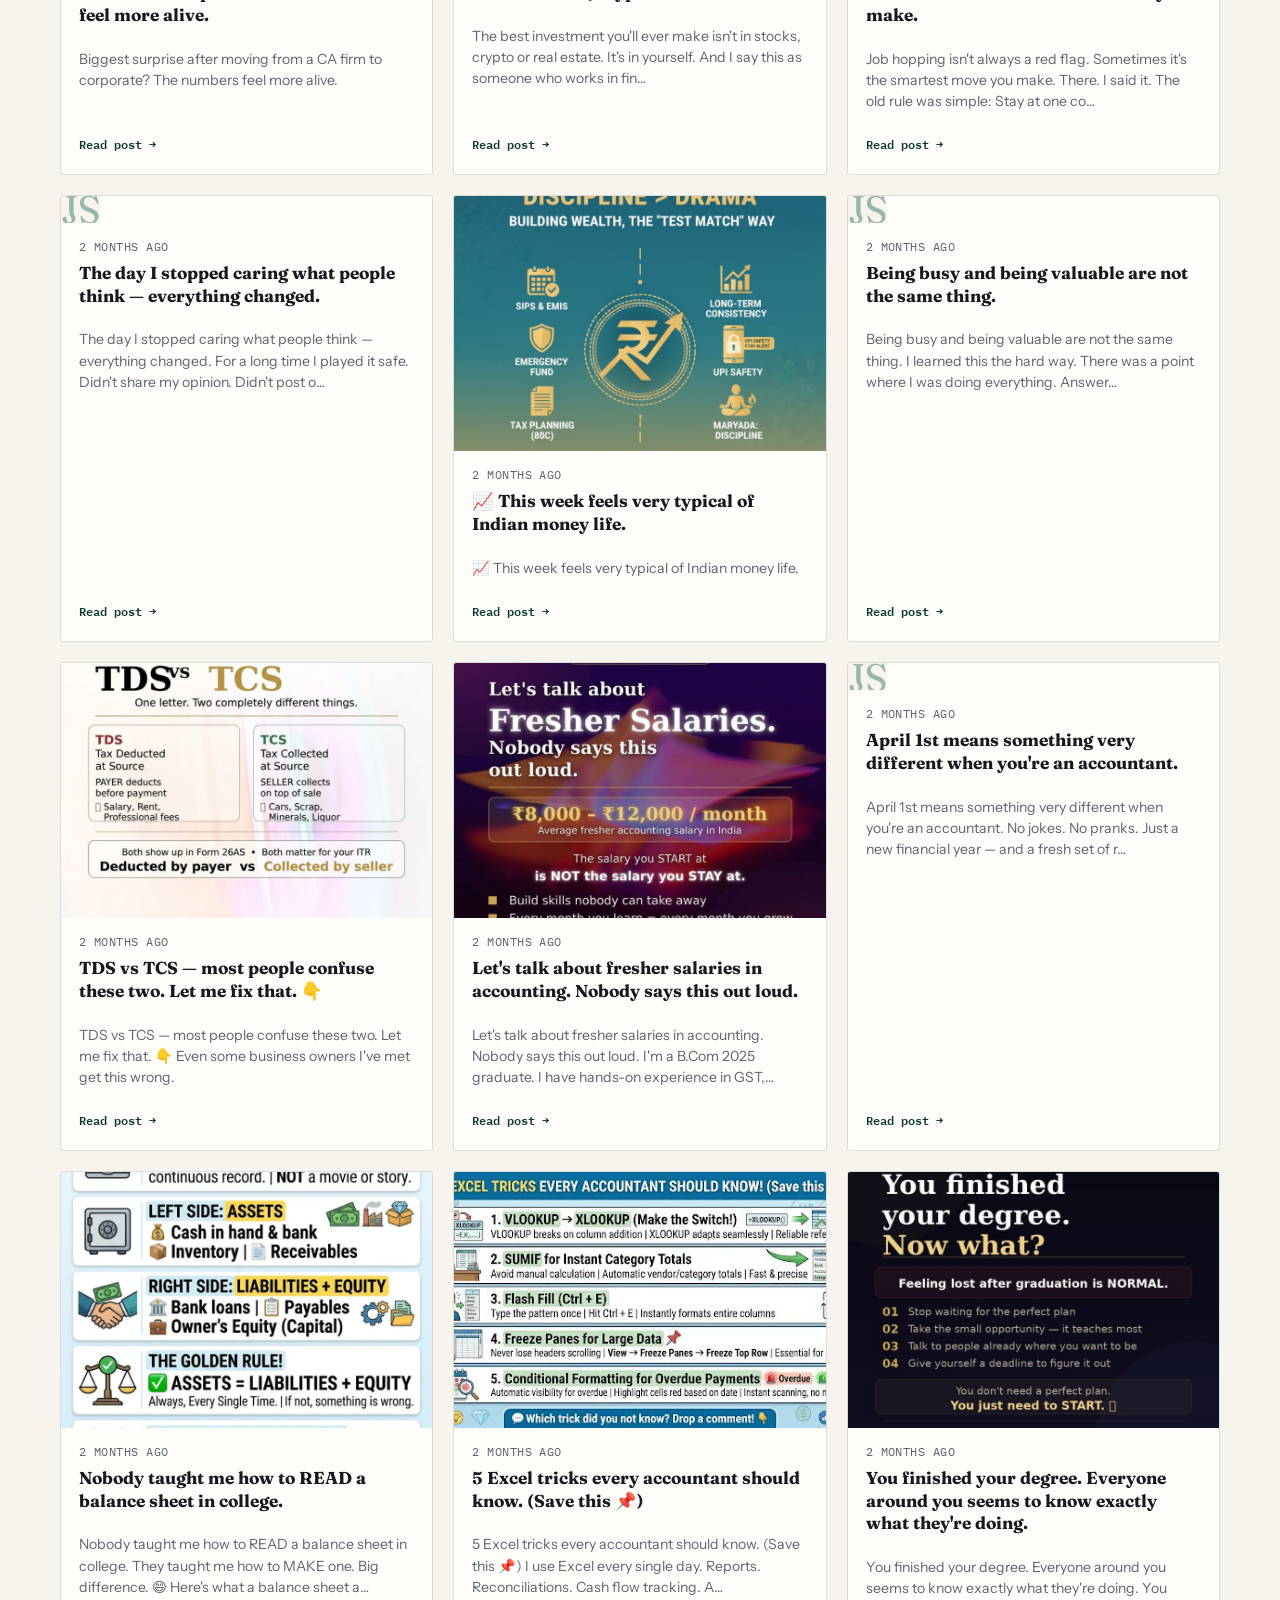
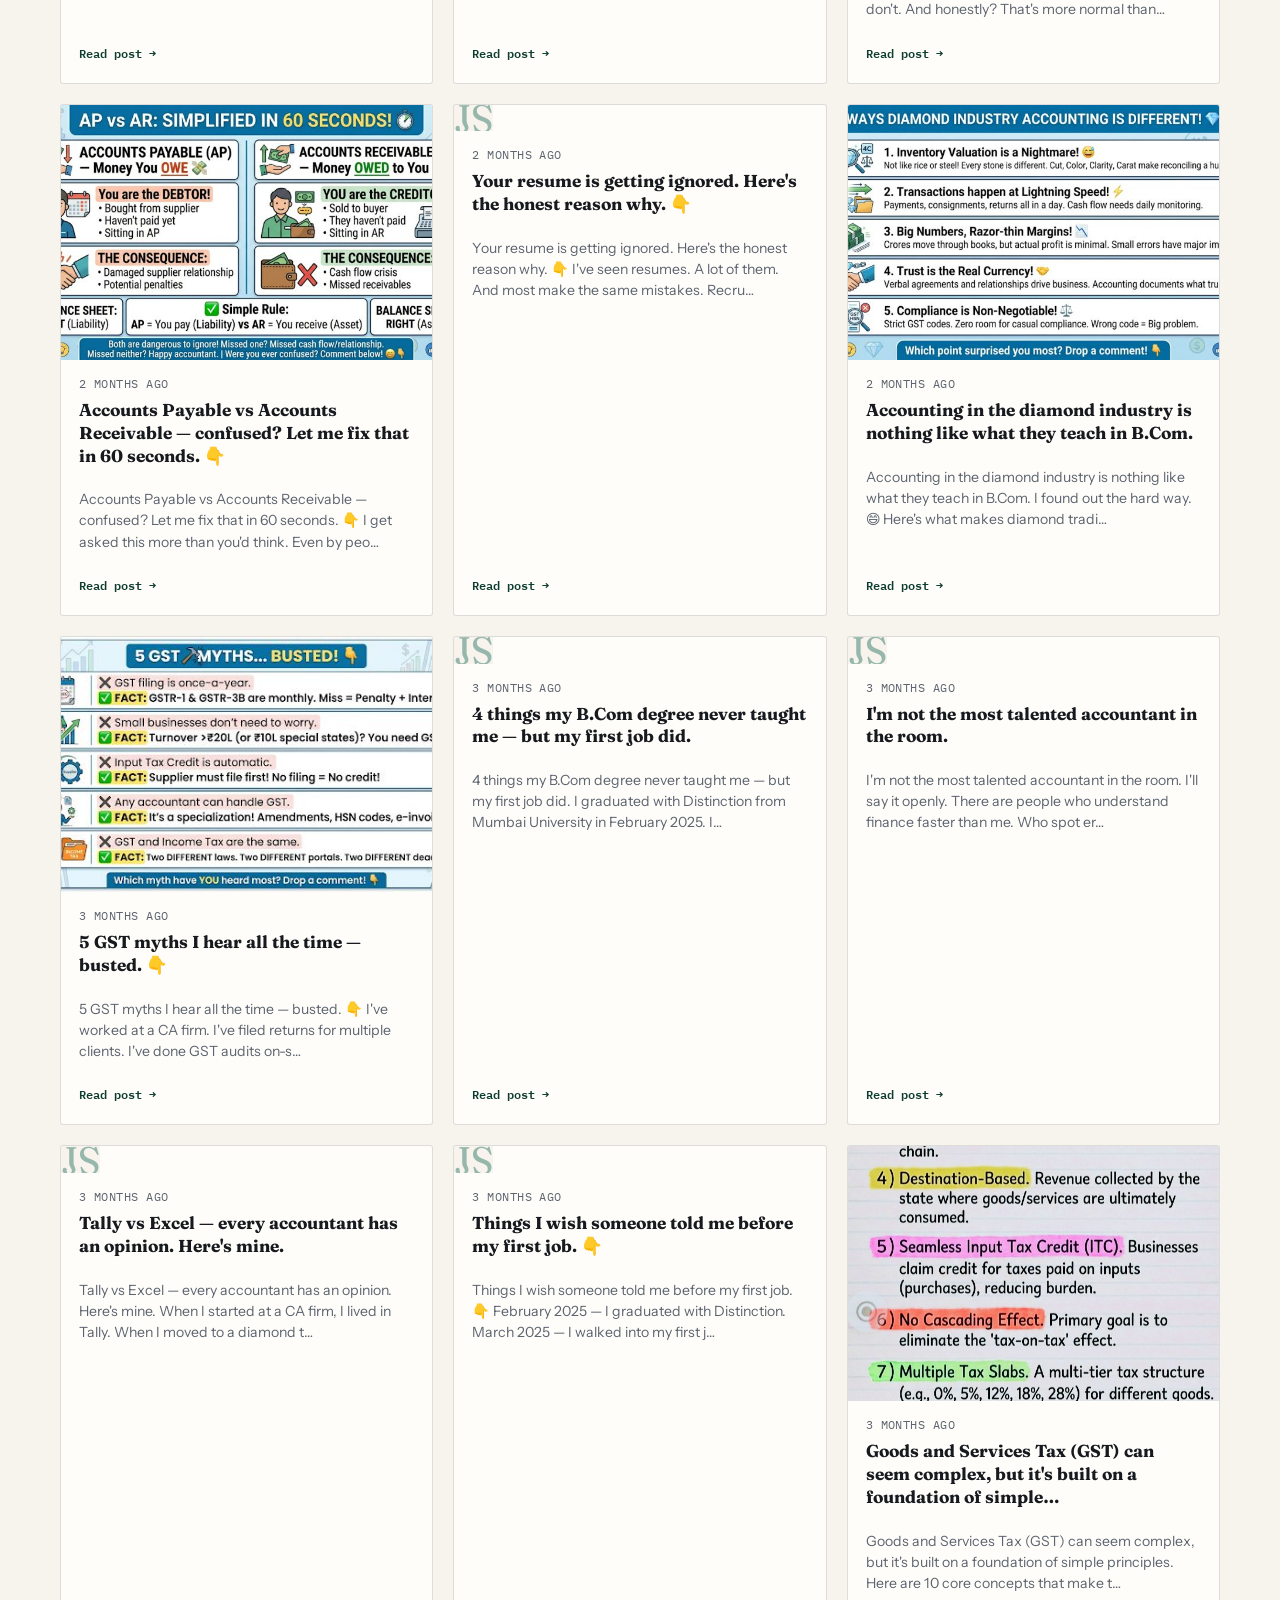
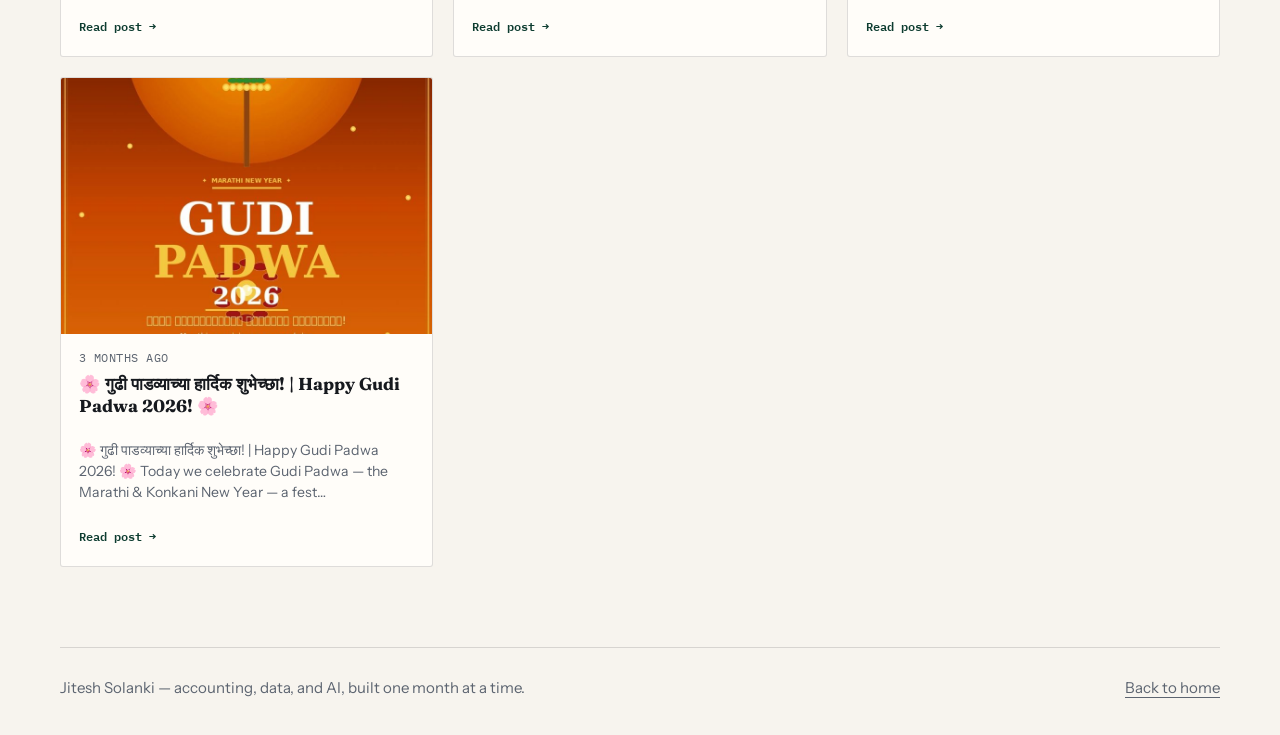
==== commit a14cc6f8: "Tone down job-hunting feel, add LinkedIn header link, sharpen AI positioning - Added a top-right Lin" ====
--- a/blog.html
+++ b/blog.html
@@ -50,8 +50,9 @@
         <a href="index.html#contact">Contact</a>
       </nav>
       <div class="header-actions">
+        <a class="header-link" href="https://www.linkedin.com/in/jitesh-solanki-805598375/" target="_blank" rel="noreferrer">LinkedIn</a>
         <a class="header-link" href="mailto:jiteshsolankii2005@gmail.com">Email</a>
-        <a class="header-action" href="https://www.linkedin.com/in/jitesh-solanki-805598375/" target="_blank" rel="noreferrer">LinkedIn</a>
+        <a class="header-action" href="index.html#contact">Contact</a>
       </div>
     </header>
 
--- a/styles.css
+++ b/styles.css
@@ -765,6 +765,116 @@
   }
 }
 
+.projects-section {
+  padding: 108px 0 64px;
+}
+
+.project-grid {
+  display: grid;
+  grid-template-columns: repeat(auto-fit, minmax(290px, 1fr));
+  gap: 16px;
+  margin-top: 36px;
+}
+
+.project-card {
+  display: grid;
+  align-content: start;
+  gap: 10px;
+  padding: 28px 26px;
+  border: 1px solid var(--line);
+  border-radius: var(--radius);
+  background: var(--surface);
+  cursor: default;
+  transition: border-color 320ms var(--ease-smooth), transform 320ms var(--ease-smooth), box-shadow 360ms var(--ease-smooth);
+}
+
+.project-card:hover,
+.project-card:focus-within {
+  border-color: var(--ink);
+  box-shadow: var(--shadow);
+  transform: translateY(-3px);
+}
+
+.project-card:nth-child(3n+2):hover,
+.project-card:nth-child(3n+2):focus-within { border-color: var(--gold); }
+.project-card:nth-child(3n):hover,
+.project-card:nth-child(3n):focus-within { border-color: var(--rust); }
+
+.project-index {
+  color: var(--accent);
+  font-family: "IBM Plex Mono", monospace;
+  font-size: 0.78rem;
+  font-weight: 500;
+  letter-spacing: 0.1em;
+}
+
+.project-card:nth-child(3n+2) .project-index { color: var(--gold); }
+.project-card:nth-child(3n) .project-index { color: var(--rust); }
+
+.project-tool {
+  justify-self: start;
+  font-family: "IBM Plex Mono", monospace;
+  font-size: 0.7rem;
+  font-weight: 600;
+  text-transform: uppercase;
+  letter-spacing: 0.04em;
+  color: var(--accent-ink);
+  background: var(--accent-soft);
+  padding: 3px 9px;
+  border-radius: 999px;
+}
+
+.project-card h3 {
+  margin: 4px 0 0;
+  color: var(--ink);
+  font-family: "Fraunces", Georgia, serif;
+  font-size: 1.3rem;
+  font-weight: 600;
+  line-height: 1.18;
+}
+
+.project-card > p {
+  margin: 0;
+  color: var(--muted);
+  font-size: 0.96rem;
+  line-height: 1.55;
+}
+
+.project-points {
+  display: grid;
+  gap: 8px;
+  margin: 6px 0 0;
+  padding: 14px 0 0;
+  border-top: 1px solid var(--line);
+  list-style: none;
+}
+
+.project-points li {
+  position: relative;
+  padding-left: 18px;
+  color: var(--ink);
+  font-size: 0.9rem;
+  line-height: 1.4;
+}
+
+.project-points li::before {
+  position: absolute;
+  left: 0;
+  top: 0.5em;
+  width: 6px;
+  height: 6px;
+  border-radius: 50%;
+  background: var(--accent);
+  content: "";
+}
+
+.project-more {
+  margin: 28px 0 0;
+  color: var(--muted);
+  font-size: 0.9rem;
+  font-family: "IBM Plex Mono", monospace;
+}
+
 .skills-section {
   padding: 108px 0;
   background: var(--bg);
@@ -835,22 +945,13 @@
   display: flex;
   align-items: center;
   gap: 6px;
-  max-height: 0;
-  opacity: 0;
-  margin-top: 0;
-  overflow: hidden;
-  transition: max-height 240ms var(--ease-smooth), opacity 200ms var(--ease-smooth), margin-top 240ms var(--ease-smooth);
-}
-
-.skill-cloud span:hover .skill-bar-wrap,
-.skill-cloud span:focus-visible .skill-bar-wrap {
-  max-height: 20px;
-  opacity: 1;
   margin-top: 8px;
+  width: 100%;
 }
 
 .skill-bar {
   flex: 1;
+  min-width: 64px;
   height: 4px;
   border-radius: 999px;
   background: var(--line);
@@ -866,7 +967,11 @@
   border-radius: 999px;
   transform: scaleX(0);
   transform-origin: left;
-  transition: transform 420ms var(--ease-smooth);
+  transition: transform 620ms var(--ease-smooth);
+}
+
+.skill-bar.is-filled::after {
+  transform: scaleX(1);
 }
 
 .skill-cloud span:hover .skill-bar::after,
--- a/pet-widget.css
+++ b/pet-widget.css
@@ -64,7 +64,7 @@
   position: fixed;
   z-index: 501;
   width: min(320px, calc(100vw - 44px));
-  max-height: 60vh;
+  height: min(60vh, 440px);
   display: none;
   flex-direction: column;
   background: var(--surface);
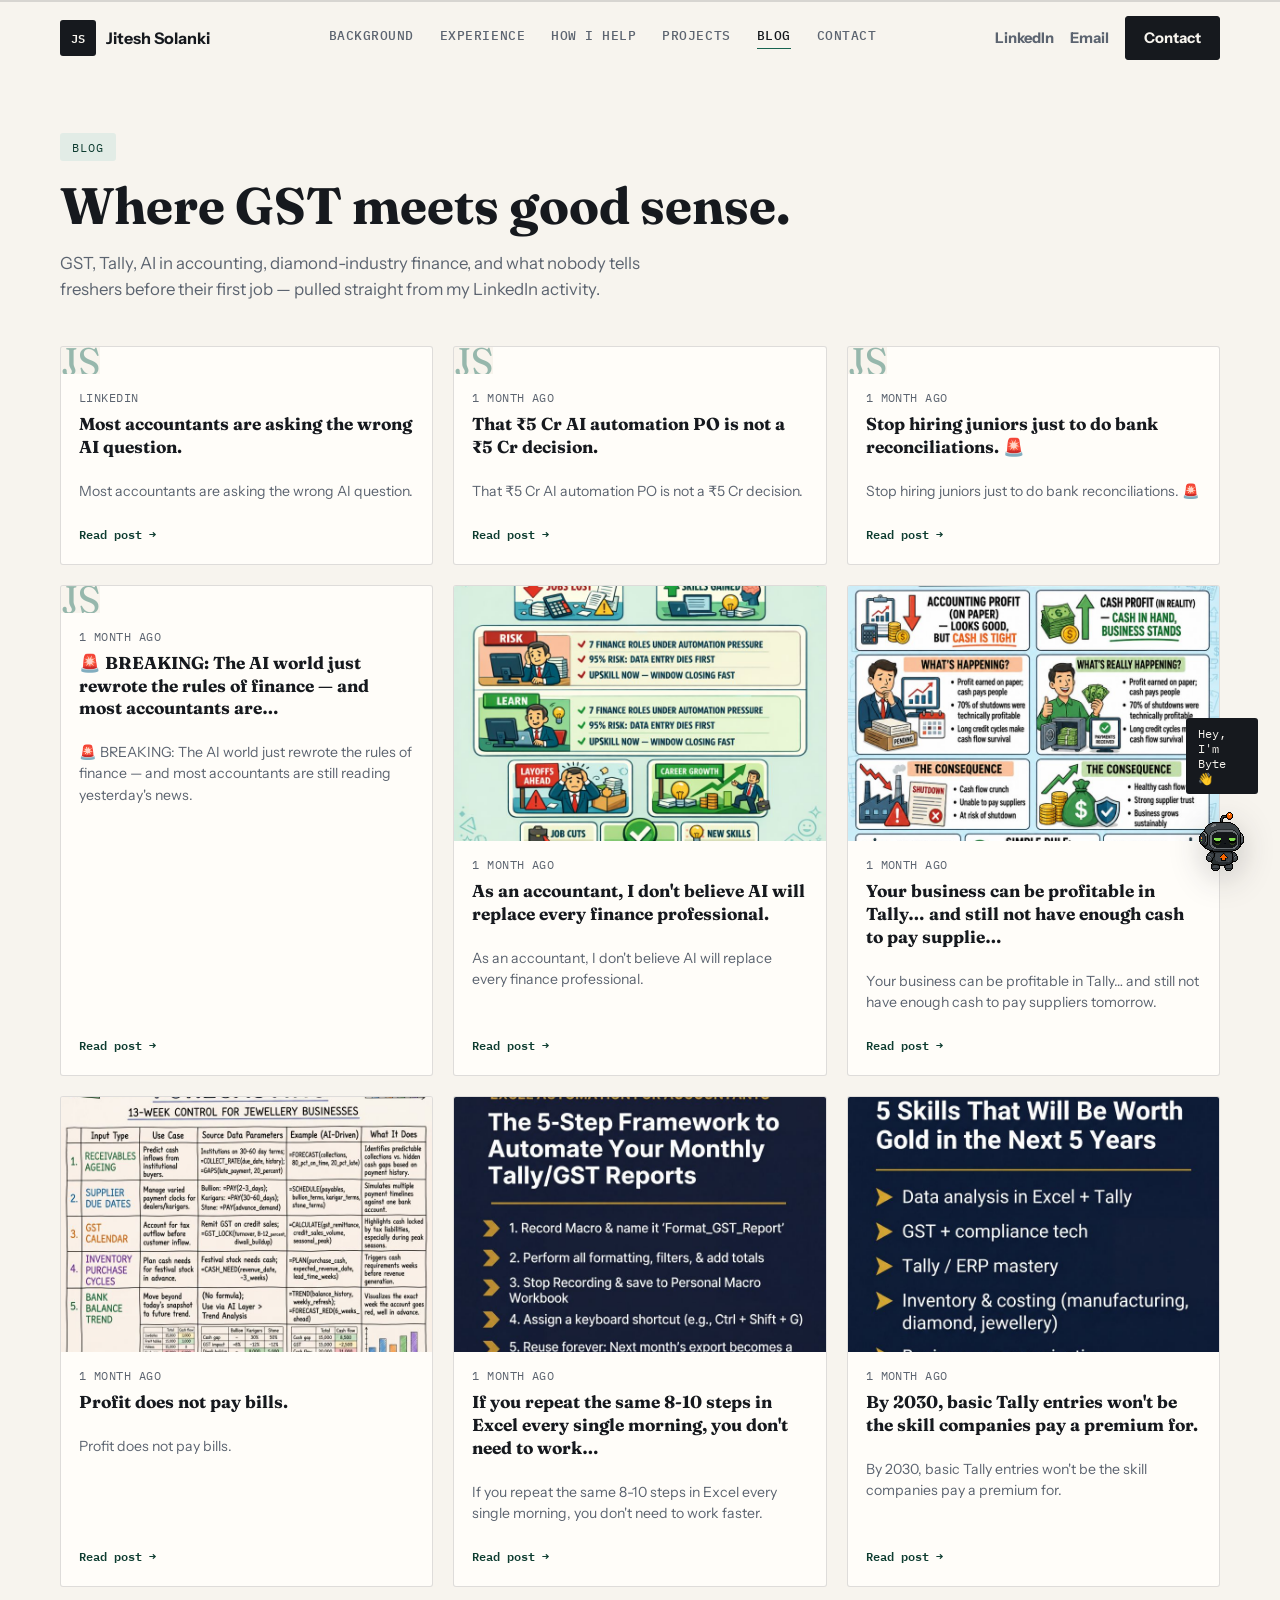
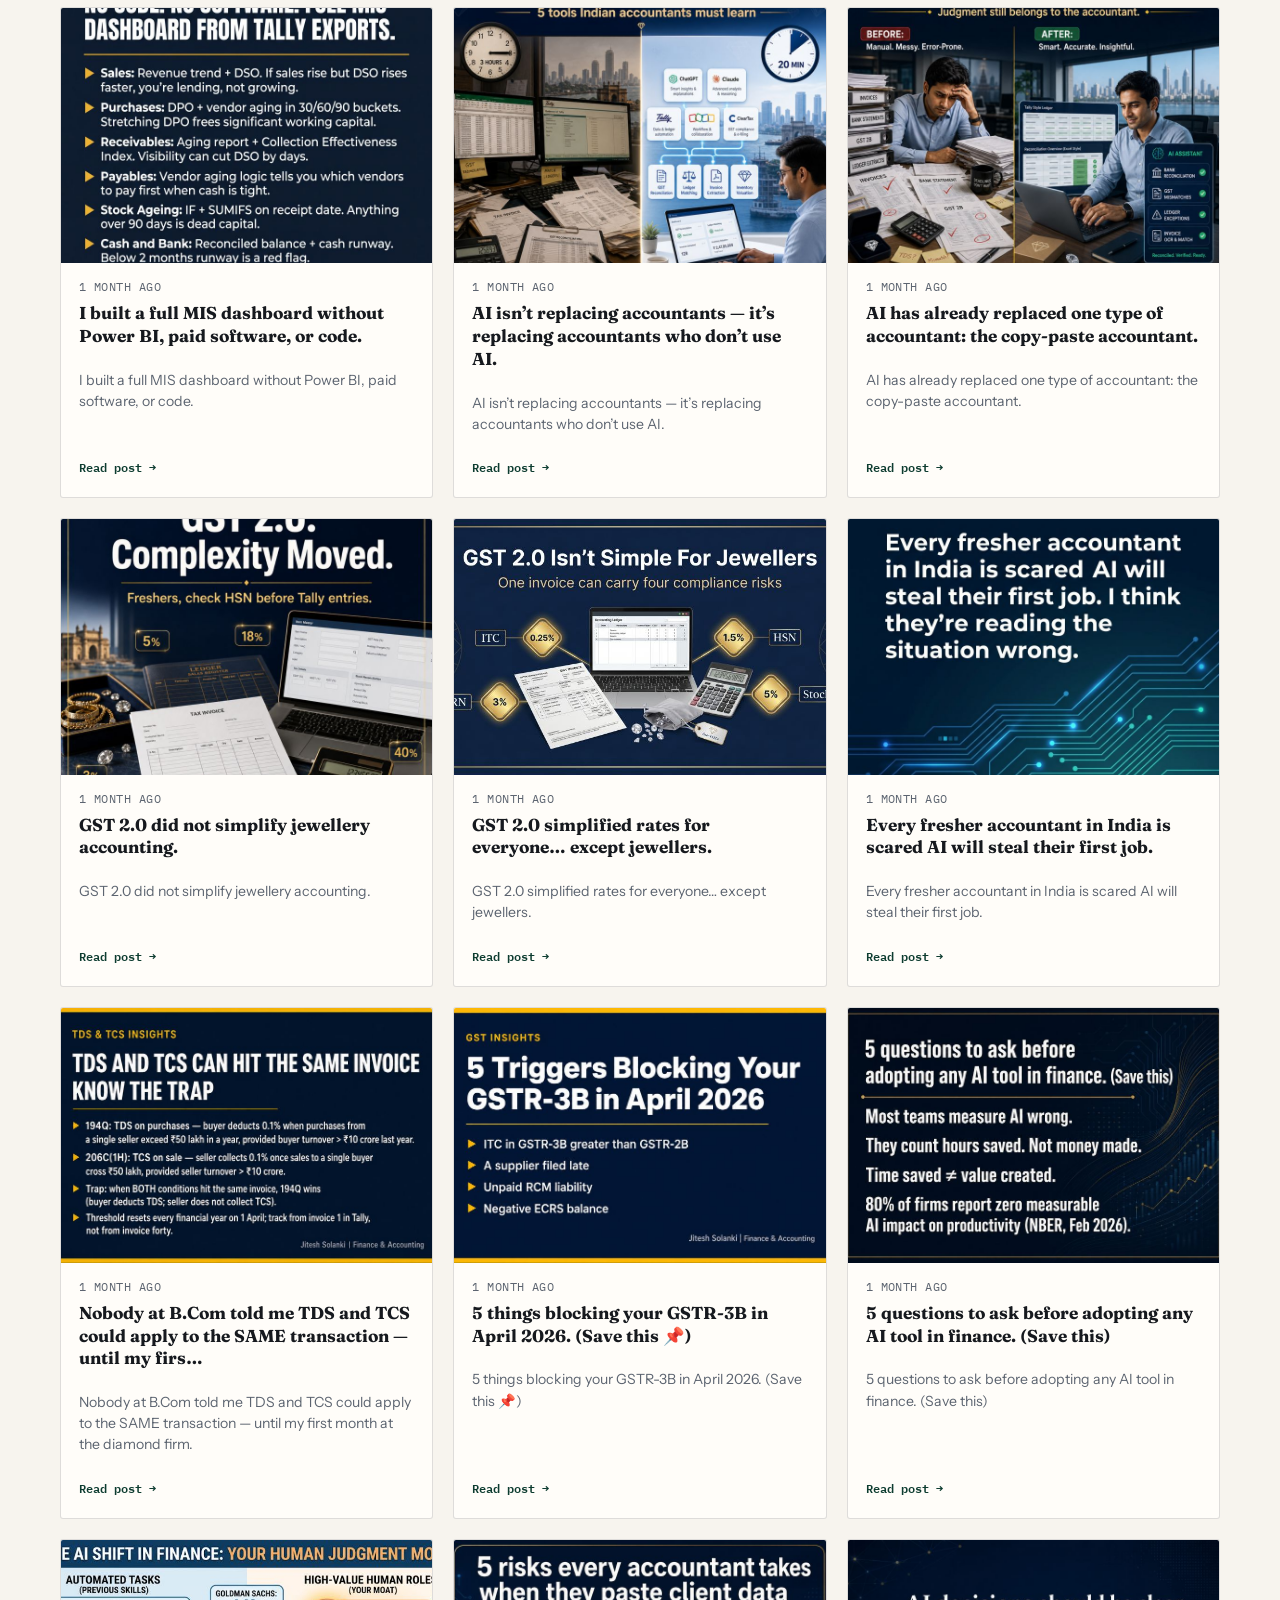
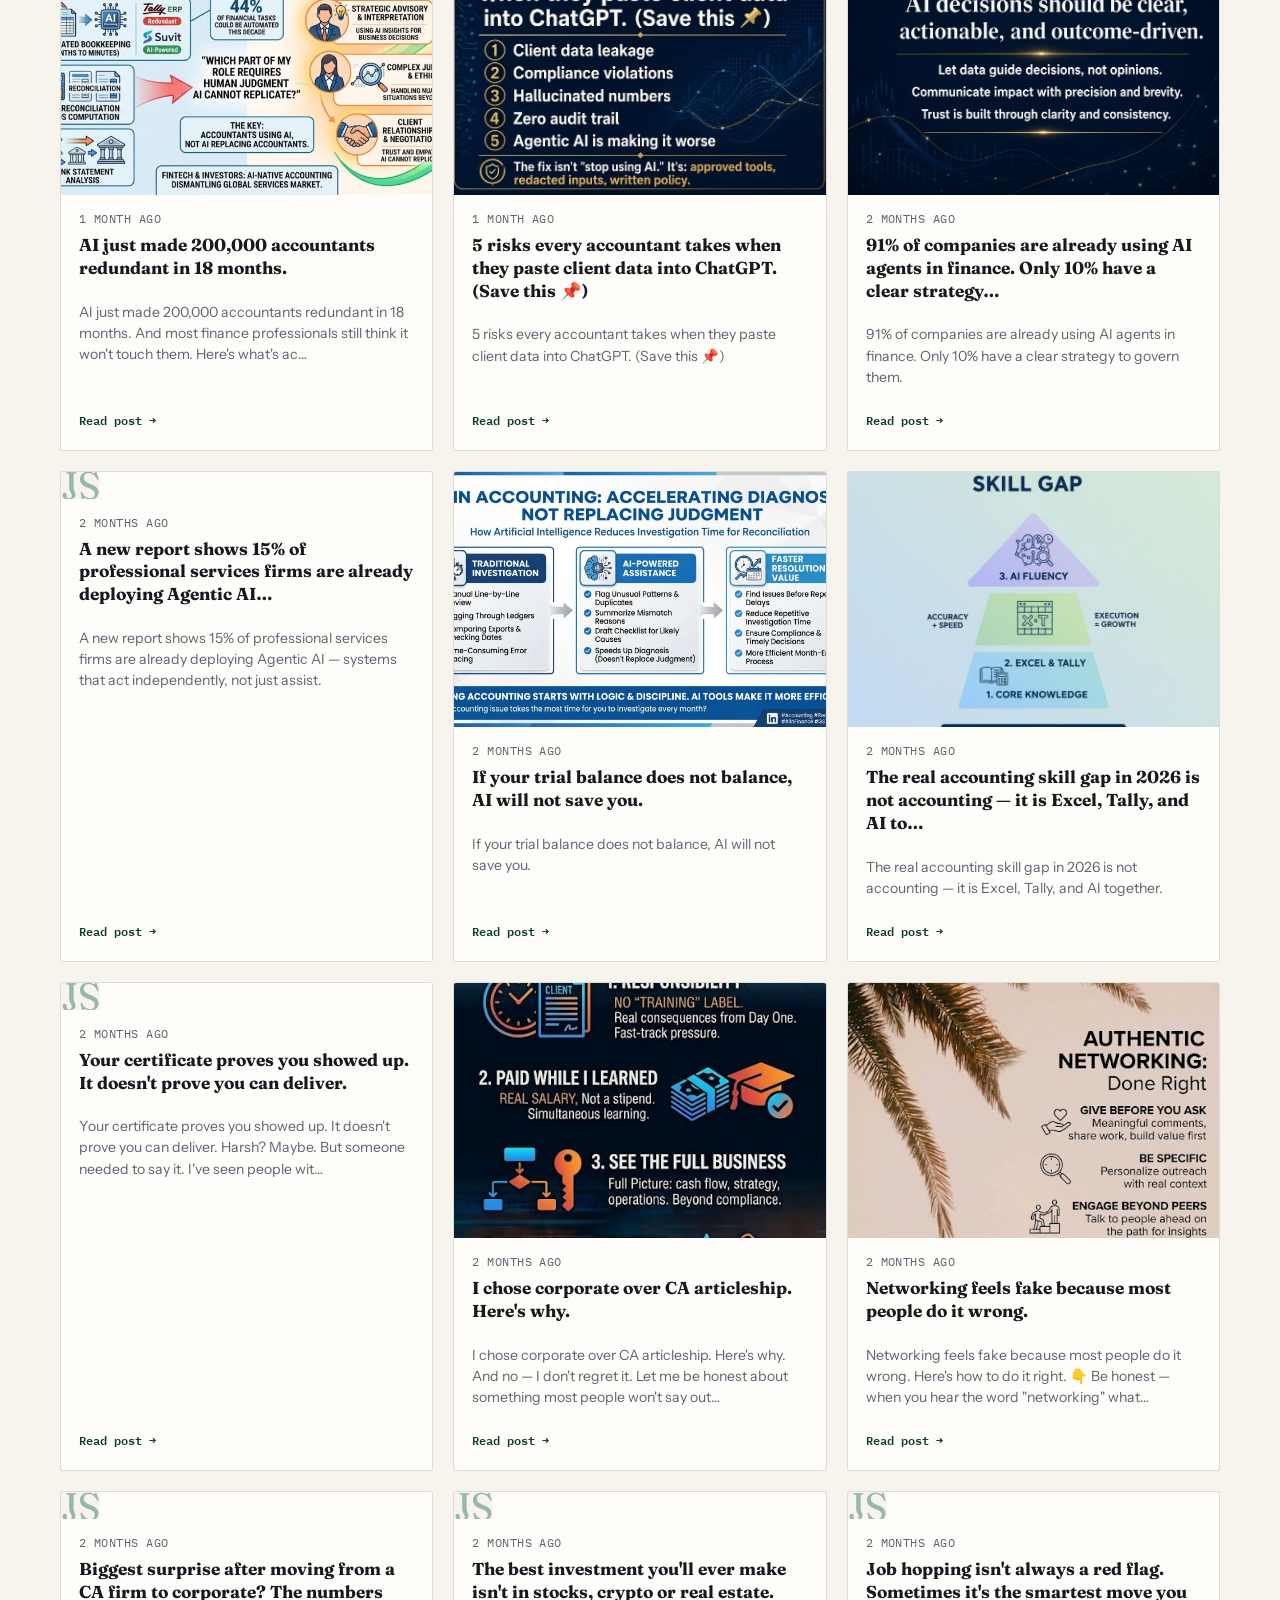
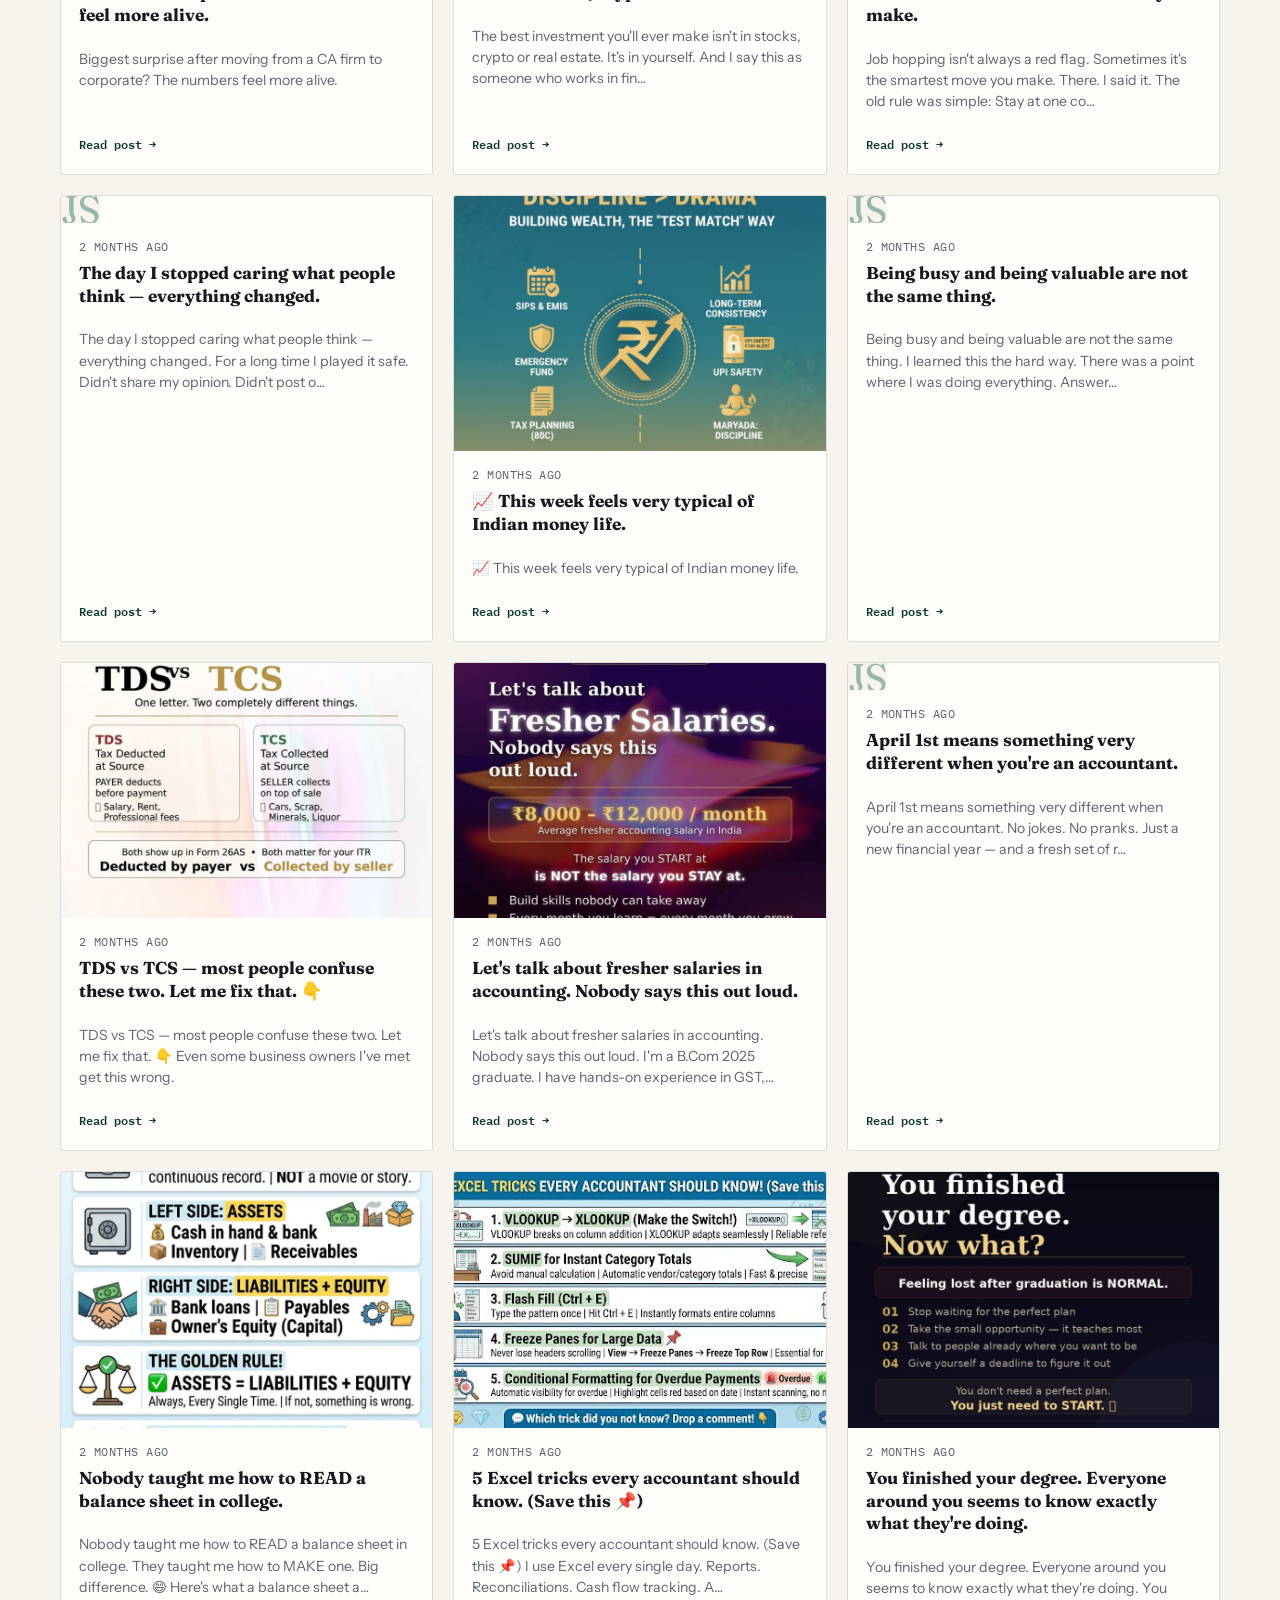
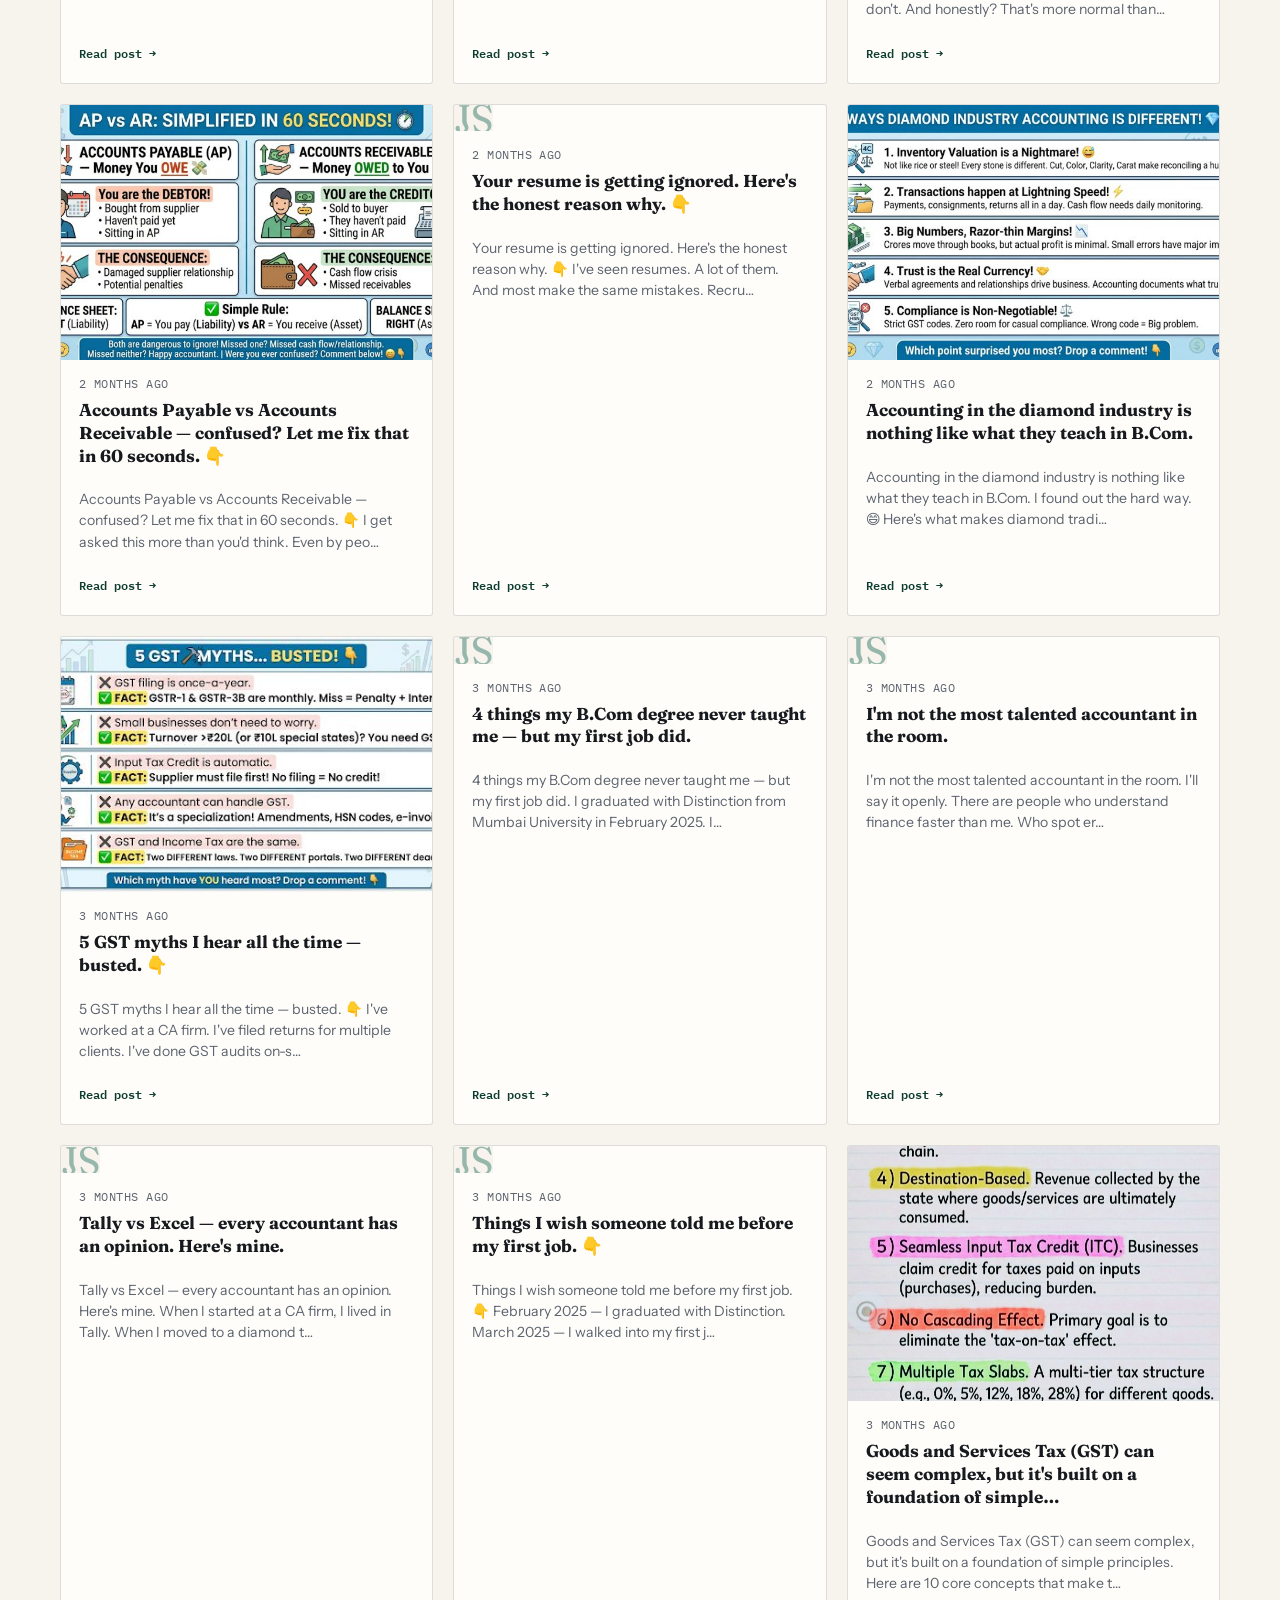
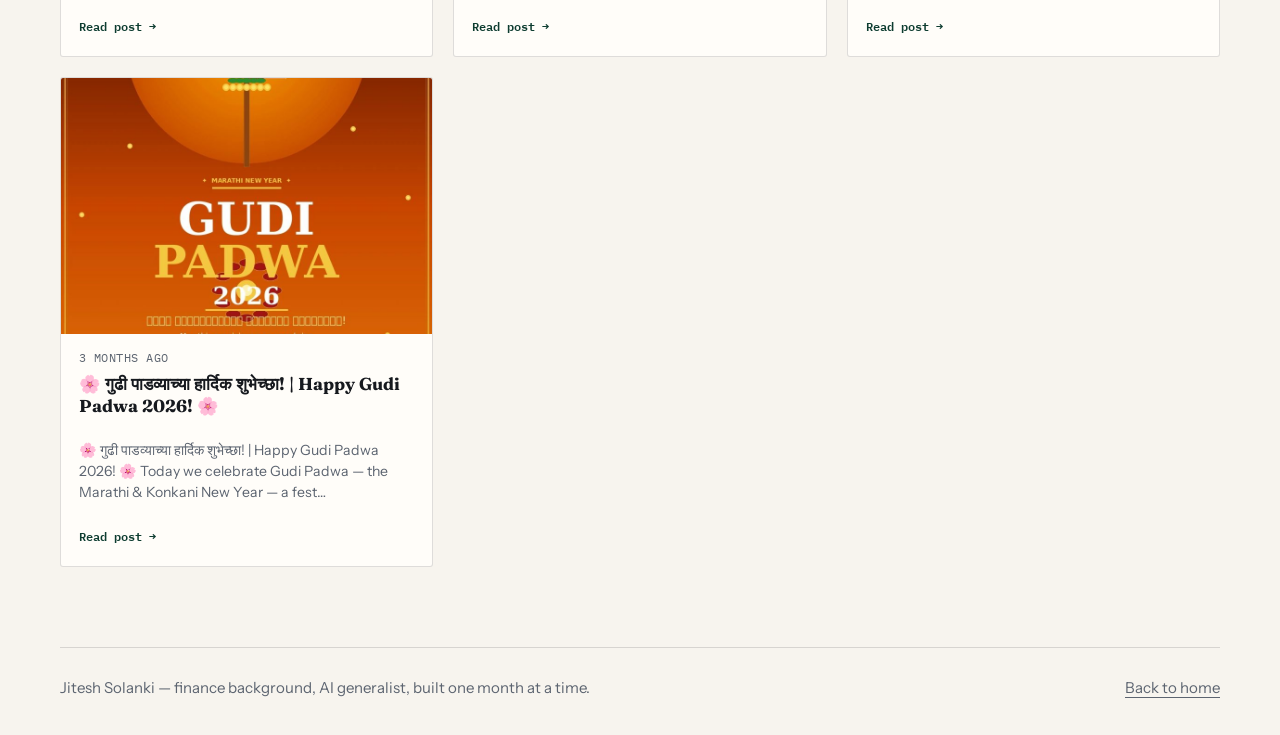
==== commit 4501bc07: "Add Projects/Certifications/AI Tools page, revert skill bars, sharpen positioning - Reverted skill c" ====
--- a/blog.html
+++ b/blog.html
@@ -46,6 +46,7 @@
         <a href="index.html#story">Background</a>
         <a href="index.html#proof">Experience</a>
         <a href="index.html#support">How I Help</a>
+        <a href="projects.html">Projects</a>
         <a href="blog.html" class="is-current">Blog</a>
         <a href="index.html#contact">Contact</a>
       </nav>
@@ -72,7 +73,7 @@
     </main>
 
     <footer class="site-footer">
-      <p>Jitesh Solanki — accounting, data, and AI, built one month at a time.</p>
+      <p>Jitesh Solanki — finance background, AI generalist, built one month at a time.</p>
       <a href="index.html#top">Back to home</a>
     </footer>
 
--- a/styles.css
+++ b/styles.css
@@ -930,7 +930,6 @@
 .skill-cloud span {
   position: relative;
   display: inline-flex;
-  flex-direction: column;
   padding: 11px 15px;
   border: 1px solid var(--line);
   border-radius: var(--radius);
@@ -939,52 +938,6 @@
   font-weight: 700;
   cursor: default;
   transition: opacity 220ms var(--ease-smooth), transform 220ms var(--ease-smooth), border-color 220ms var(--ease-smooth);
-}
-
-.skill-bar-wrap {
-  display: flex;
-  align-items: center;
-  gap: 6px;
-  margin-top: 8px;
-  width: 100%;
-}
-
-.skill-bar {
-  flex: 1;
-  min-width: 64px;
-  height: 4px;
-  border-radius: 999px;
-  background: var(--line);
-  overflow: hidden;
-}
-
-.skill-bar::after {
-  content: "";
-  display: block;
-  height: 100%;
-  width: var(--pct, 60%);
-  background: var(--accent);
-  border-radius: 999px;
-  transform: scaleX(0);
-  transform-origin: left;
-  transition: transform 620ms var(--ease-smooth);
-}
-
-.skill-bar.is-filled::after {
-  transform: scaleX(1);
-}
-
-.skill-cloud span:hover .skill-bar::after,
-.skill-cloud span:focus-visible .skill-bar::after {
-  transform: scaleX(1);
-}
-
-.skill-pct {
-  font-family: "IBM Plex Mono", monospace;
-  font-size: 0.7rem;
-  font-weight: 600;
-  color: var(--muted);
-  white-space: nowrap;
 }
 
 .skill-cloud span:hover {
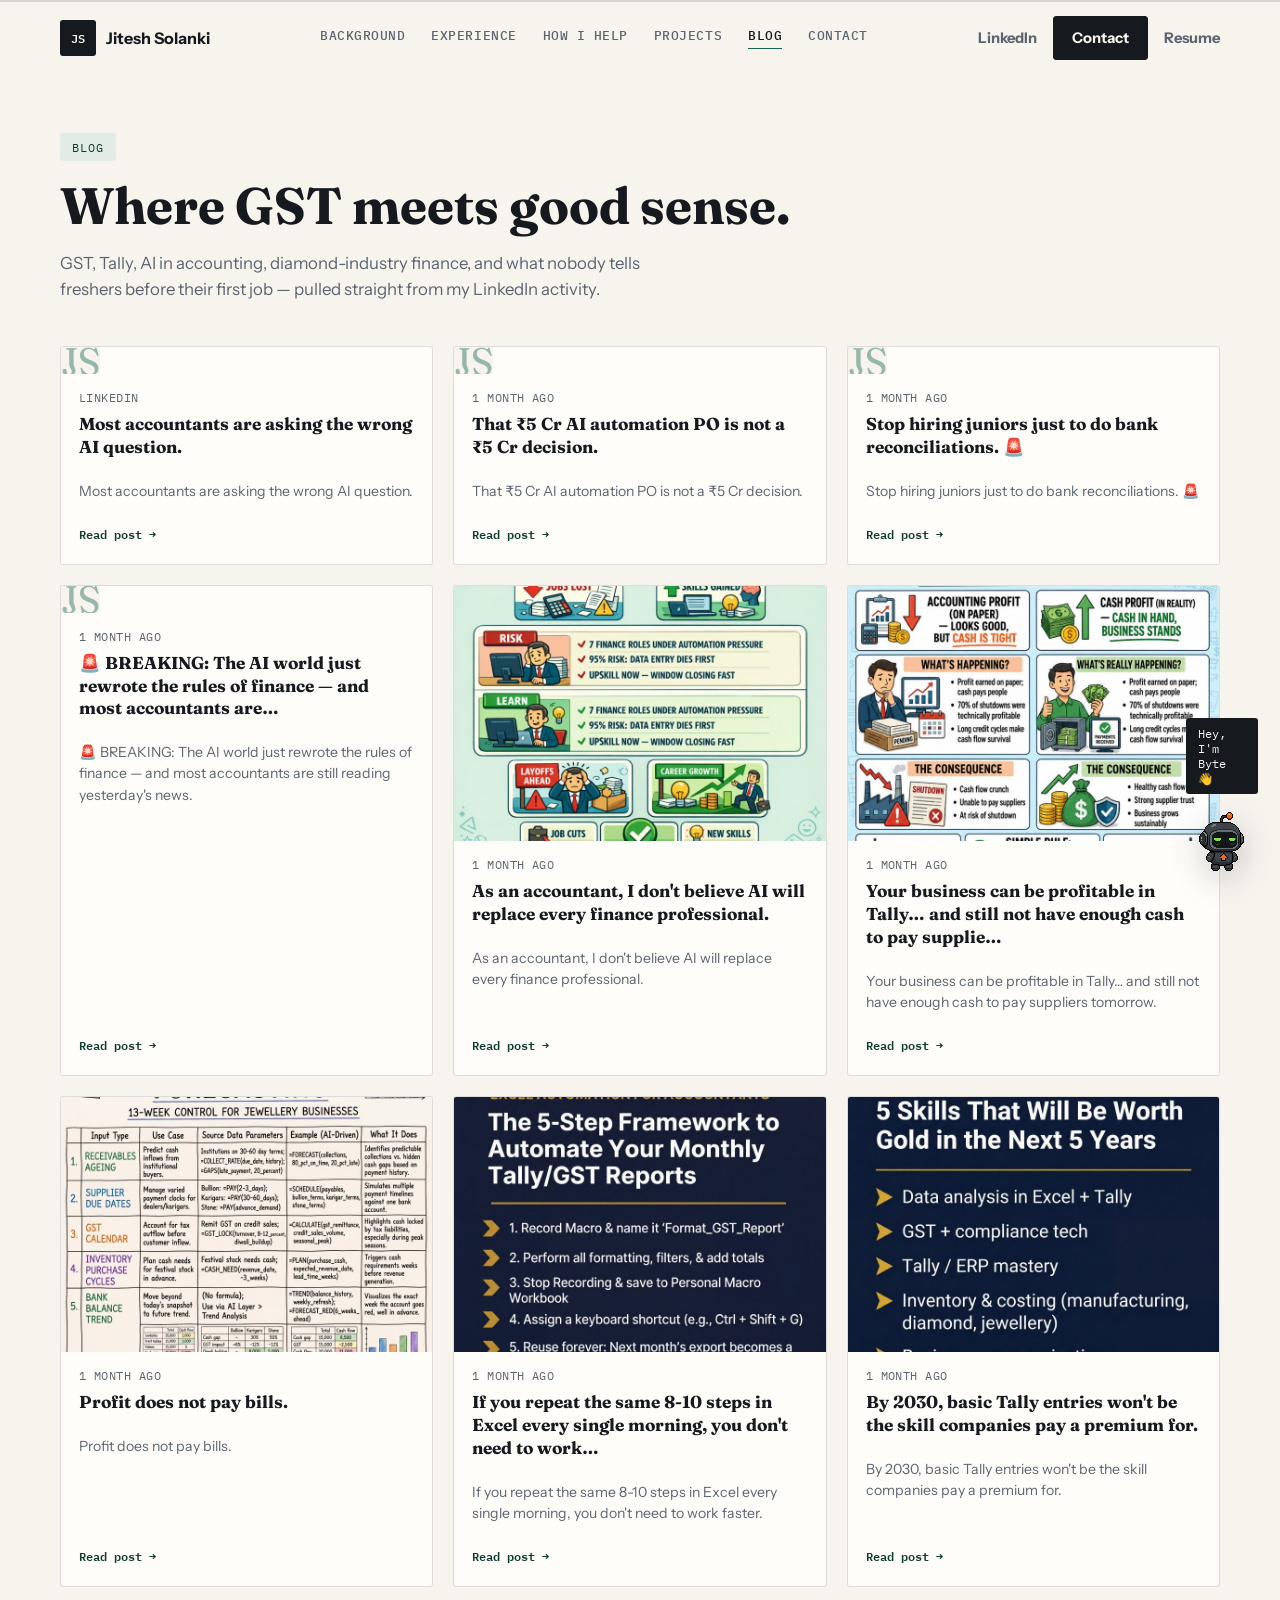
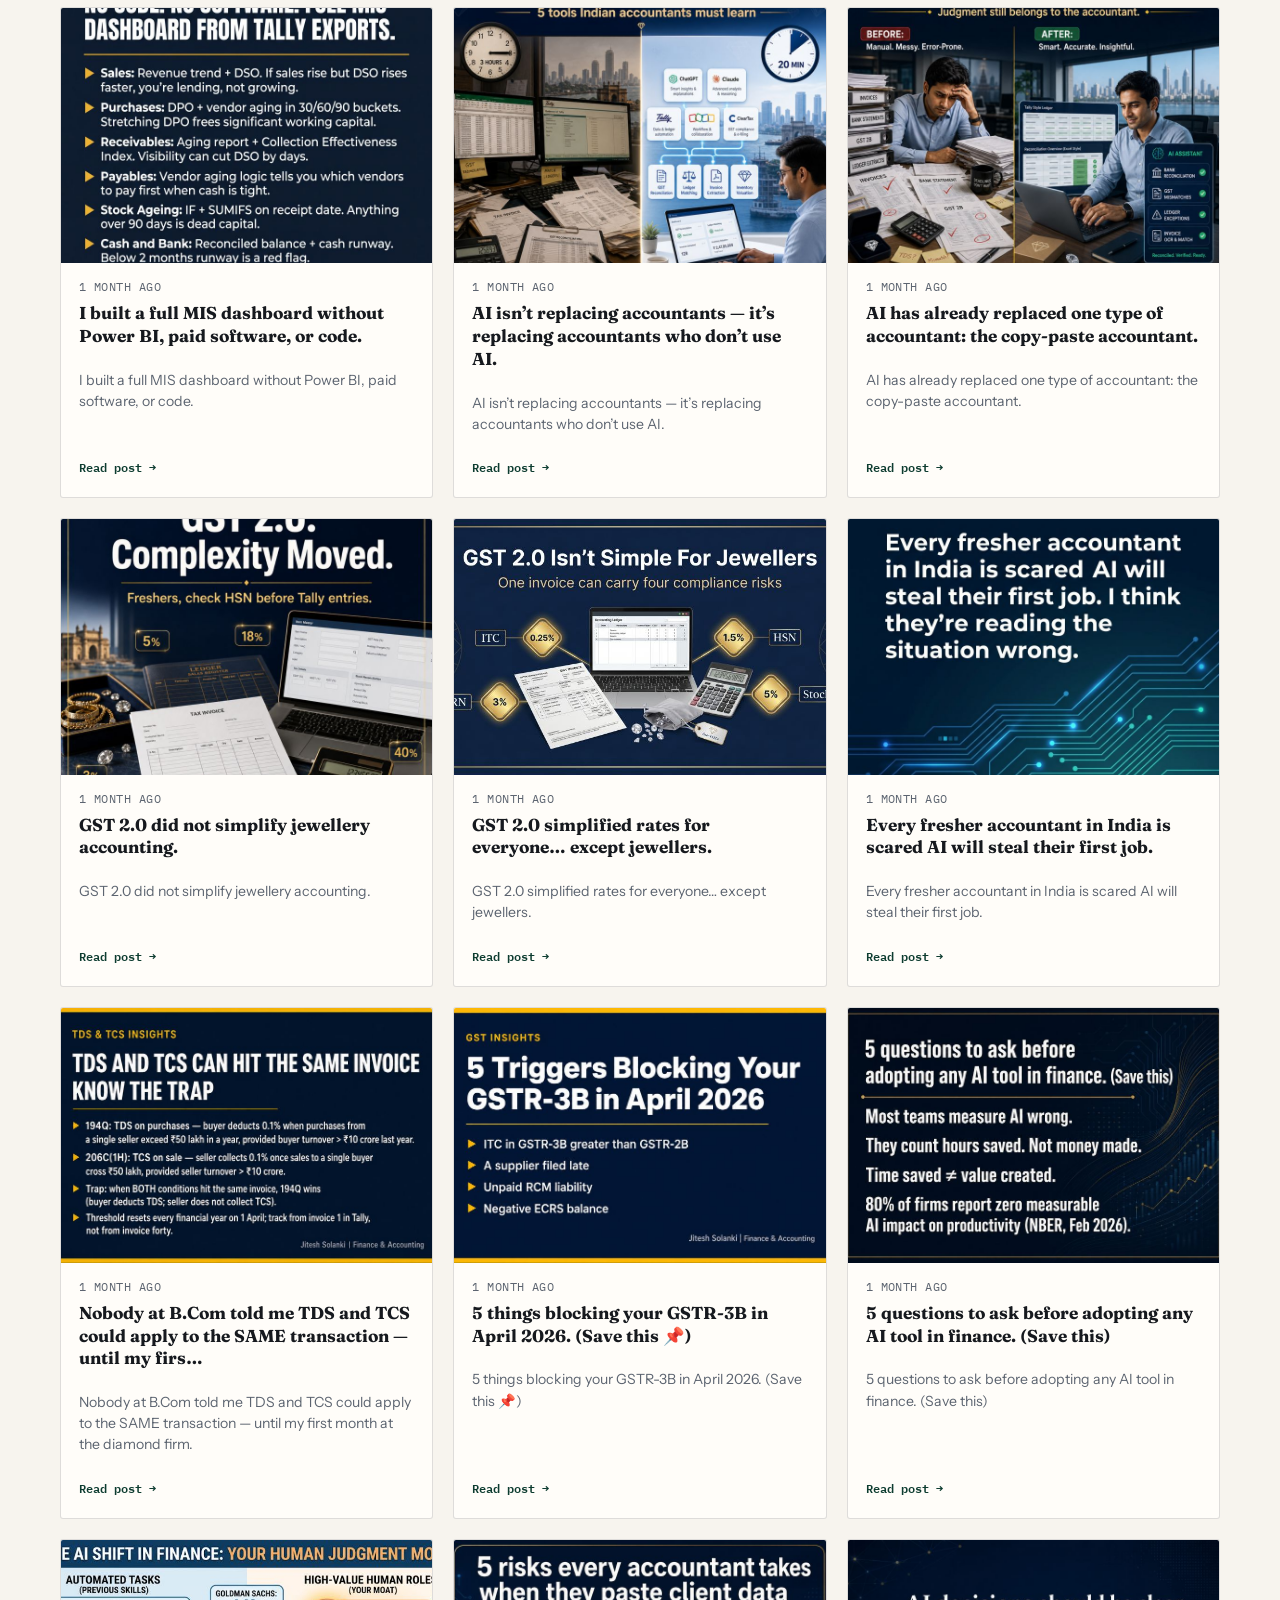
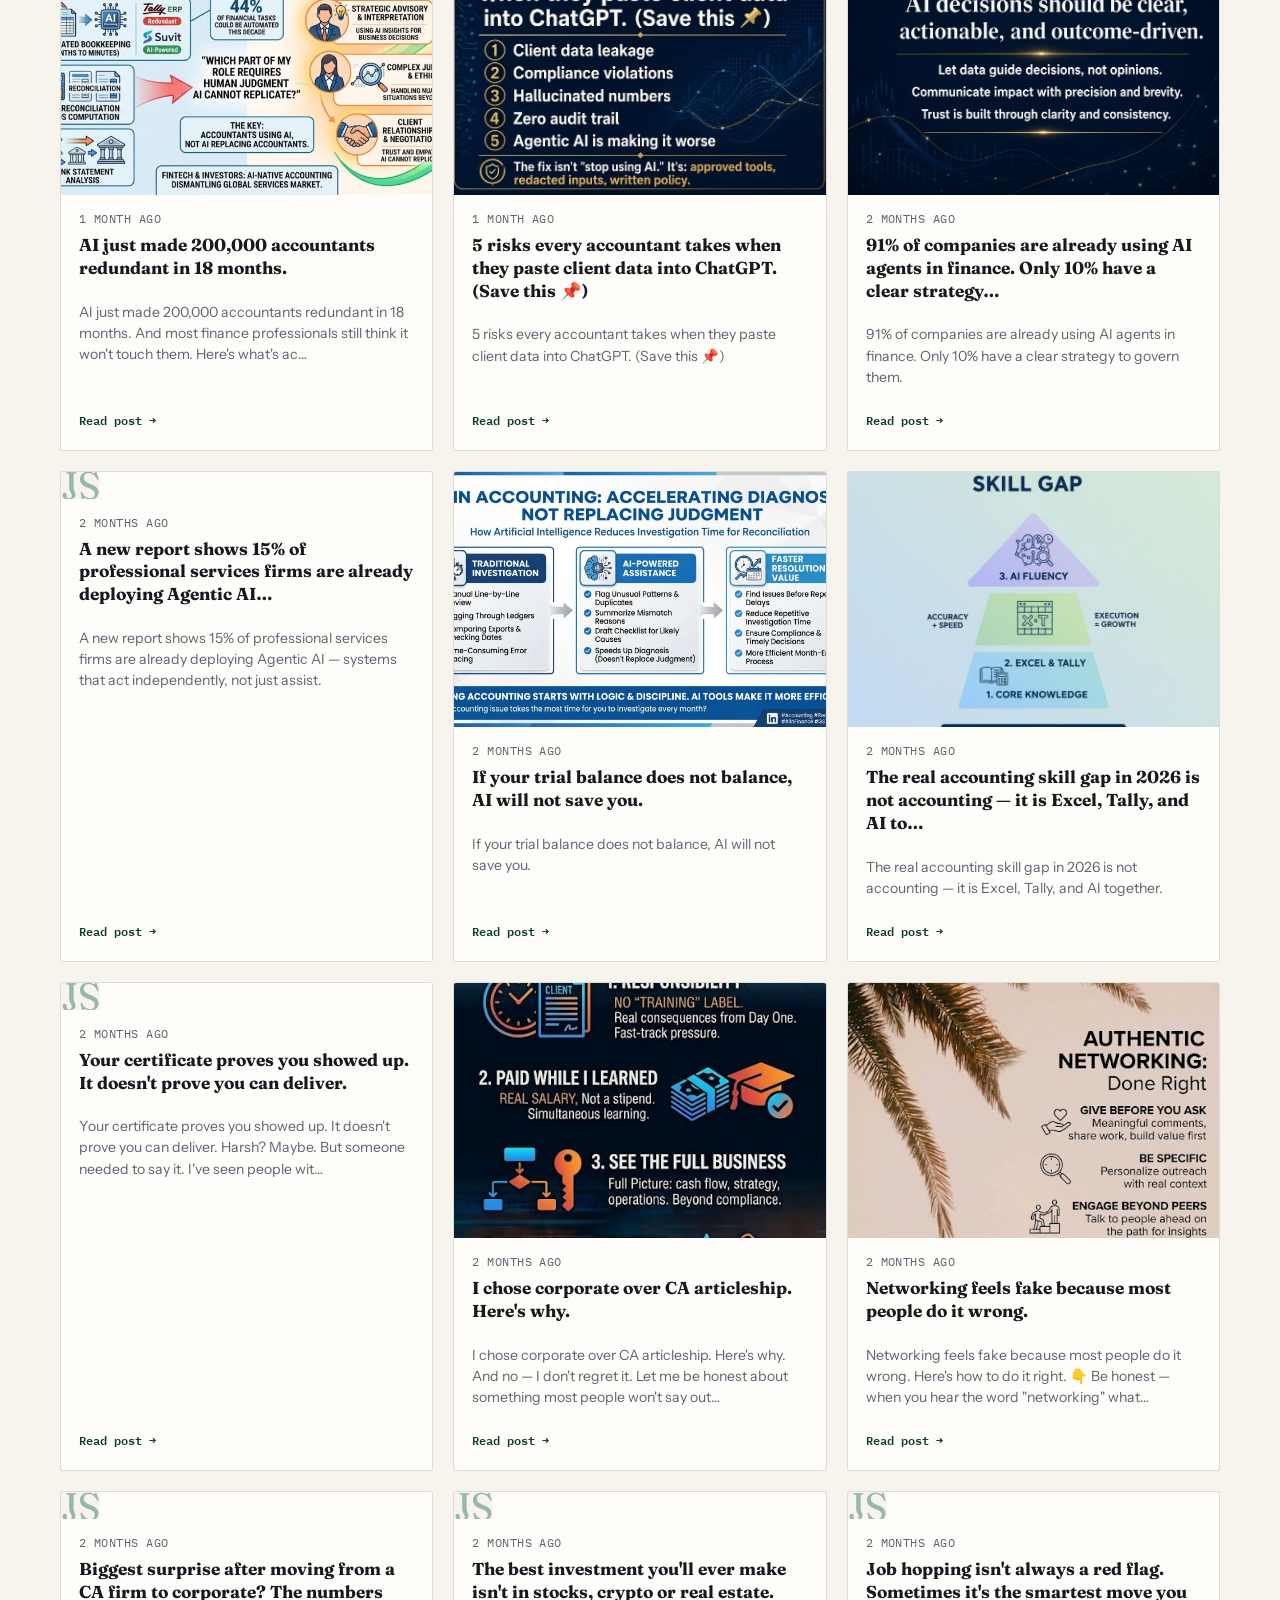
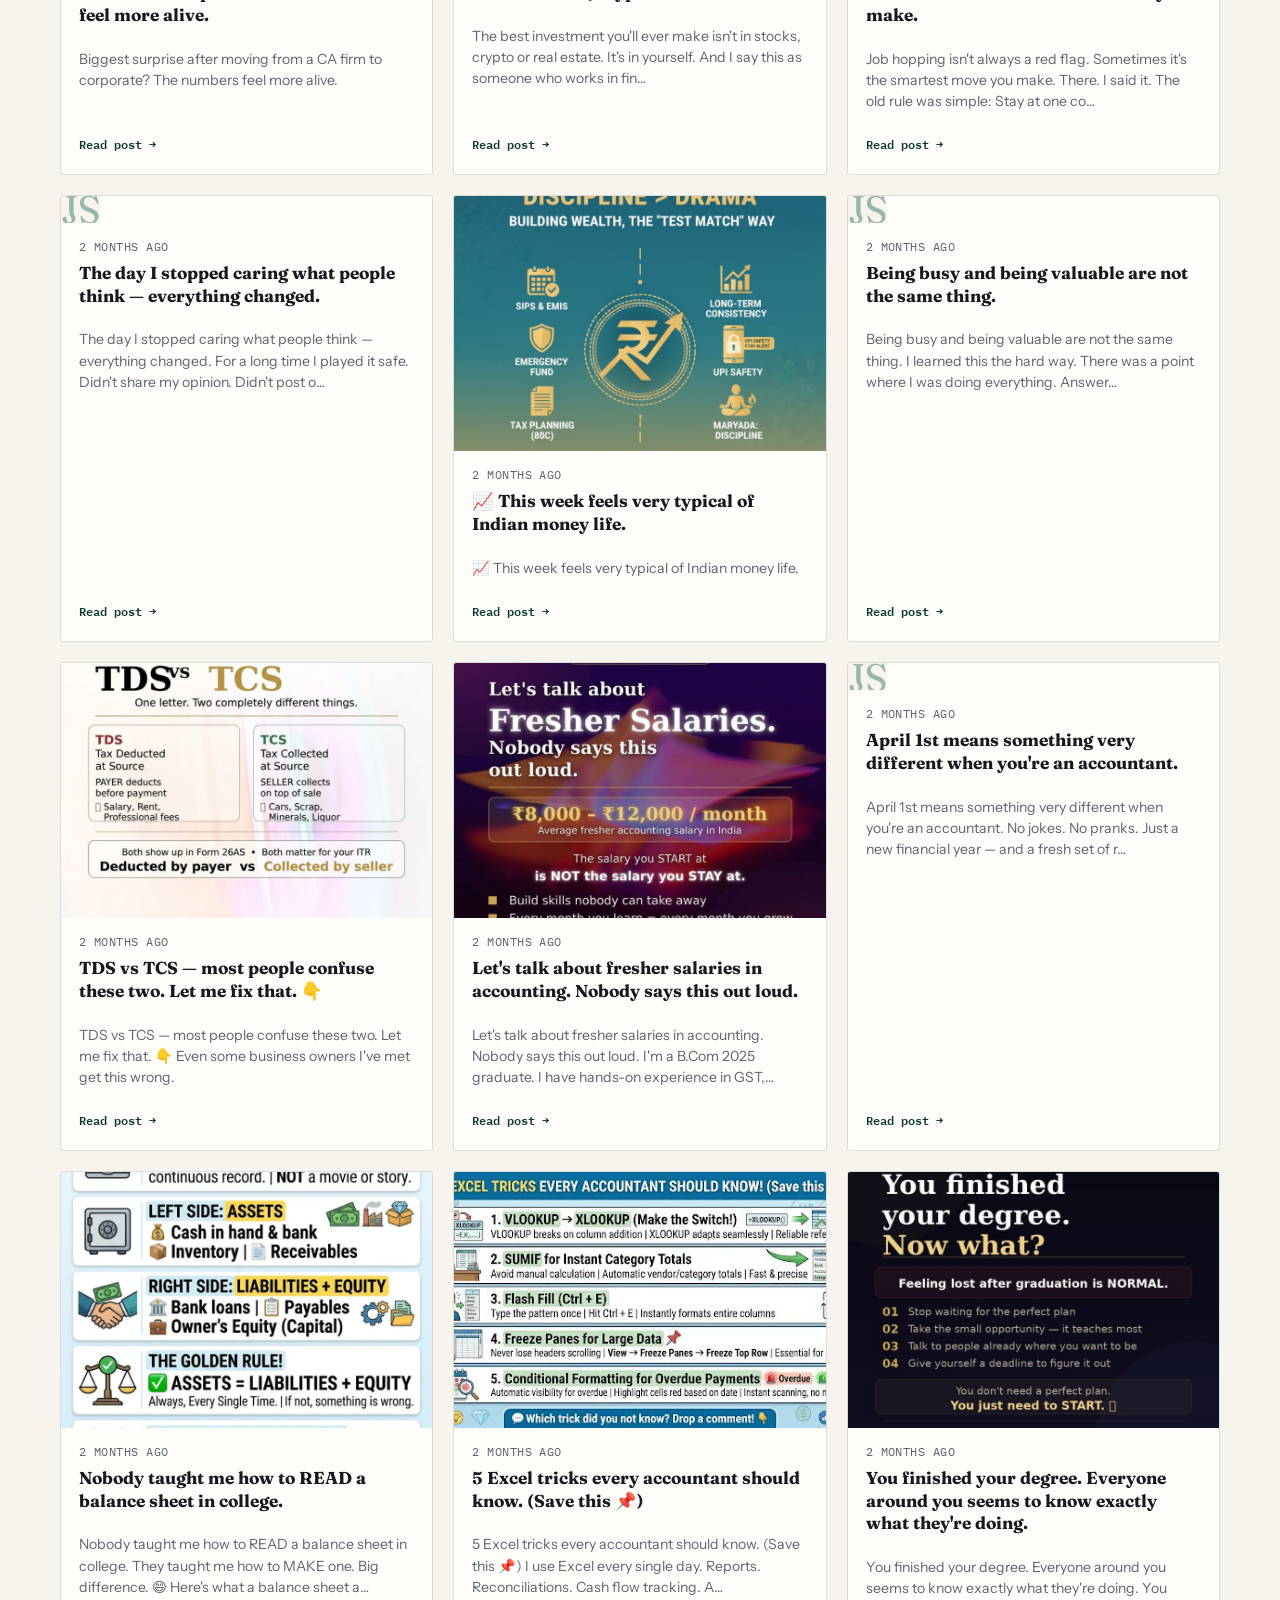
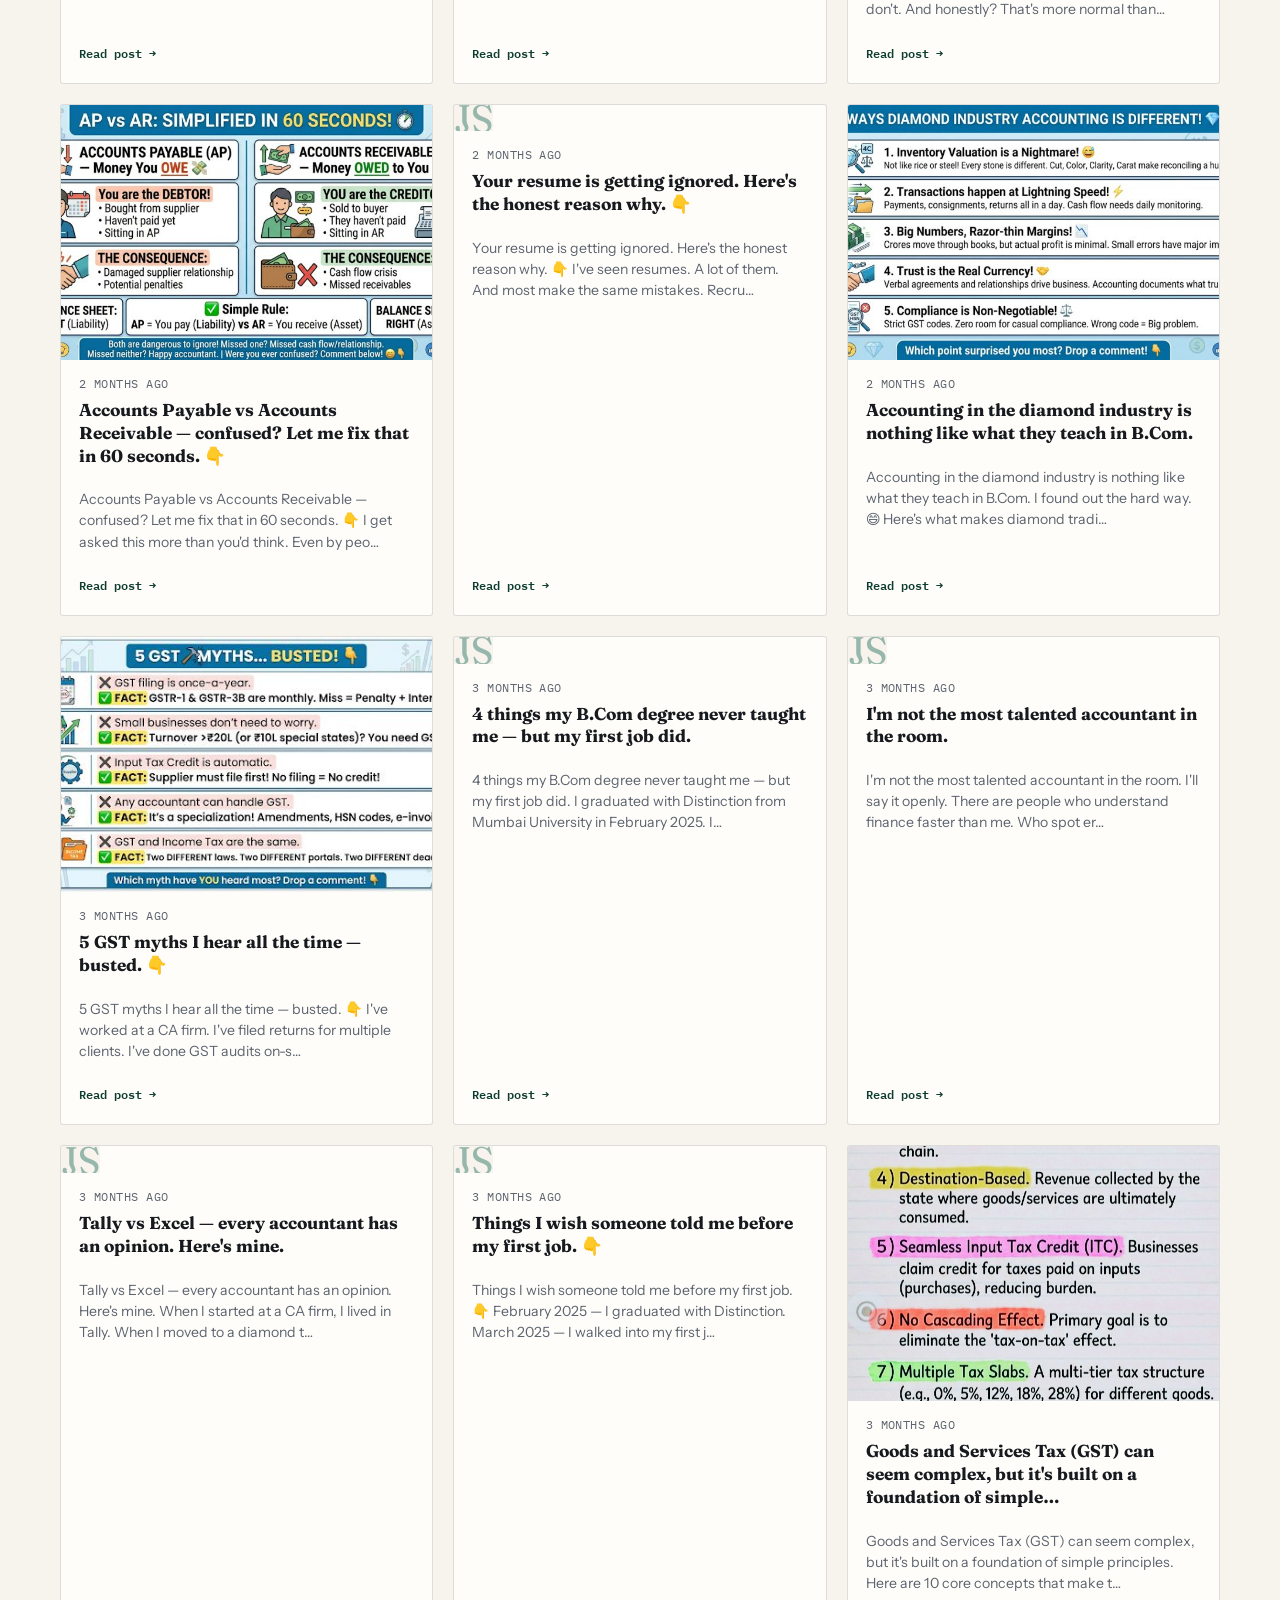
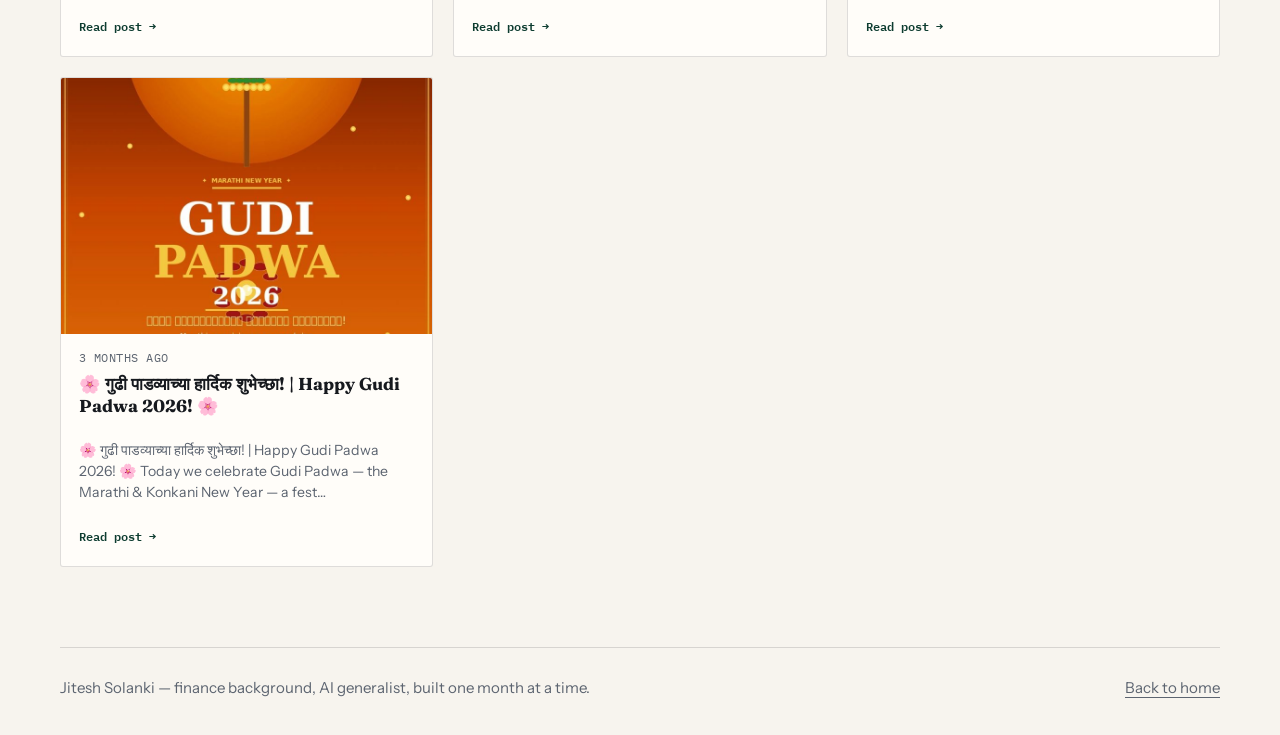
==== commit 1b0edea9: "Add private personal dashboard, reorder header, enable analytics - Header (all pages): renamed the R" ====
--- a/blog.html
+++ b/blog.html
@@ -52,8 +52,8 @@
       </nav>
       <div class="header-actions">
         <a class="header-link" href="https://www.linkedin.com/in/jitesh-solanki-805598375/" target="_blank" rel="noreferrer">LinkedIn</a>
-        <a class="header-link" href="mailto:jiteshsolankii2005@gmail.com">Email</a>
         <a class="header-action" href="index.html#contact">Contact</a>
+        <a class="header-link" href="assets/Jitesh_Solanki_Resume.pdf" download>Resume</a>
       </div>
     </header>
 
@@ -120,5 +120,6 @@
       </form>
     </div>
     <script src="pet-widget.js"></script>
+    <script defer src="/_vercel/insights/script.js"></script>
   </body>
 </html>
--- a/styles.css
+++ b/styles.css
@@ -784,8 +784,18 @@
   border: 1px solid var(--line);
   border-radius: var(--radius);
   background: var(--surface);
-  cursor: default;
+  cursor: pointer;
+  text-decoration: none;
+  color: inherit;
   transition: border-color 320ms var(--ease-smooth), transform 320ms var(--ease-smooth), box-shadow 360ms var(--ease-smooth);
+}
+
+.project-open {
+  margin-top: 4px;
+  font-family: "IBM Plex Mono", monospace;
+  font-size: 0.8rem;
+  font-weight: 600;
+  color: var(--accent-ink);
 }
 
 .project-card:hover,
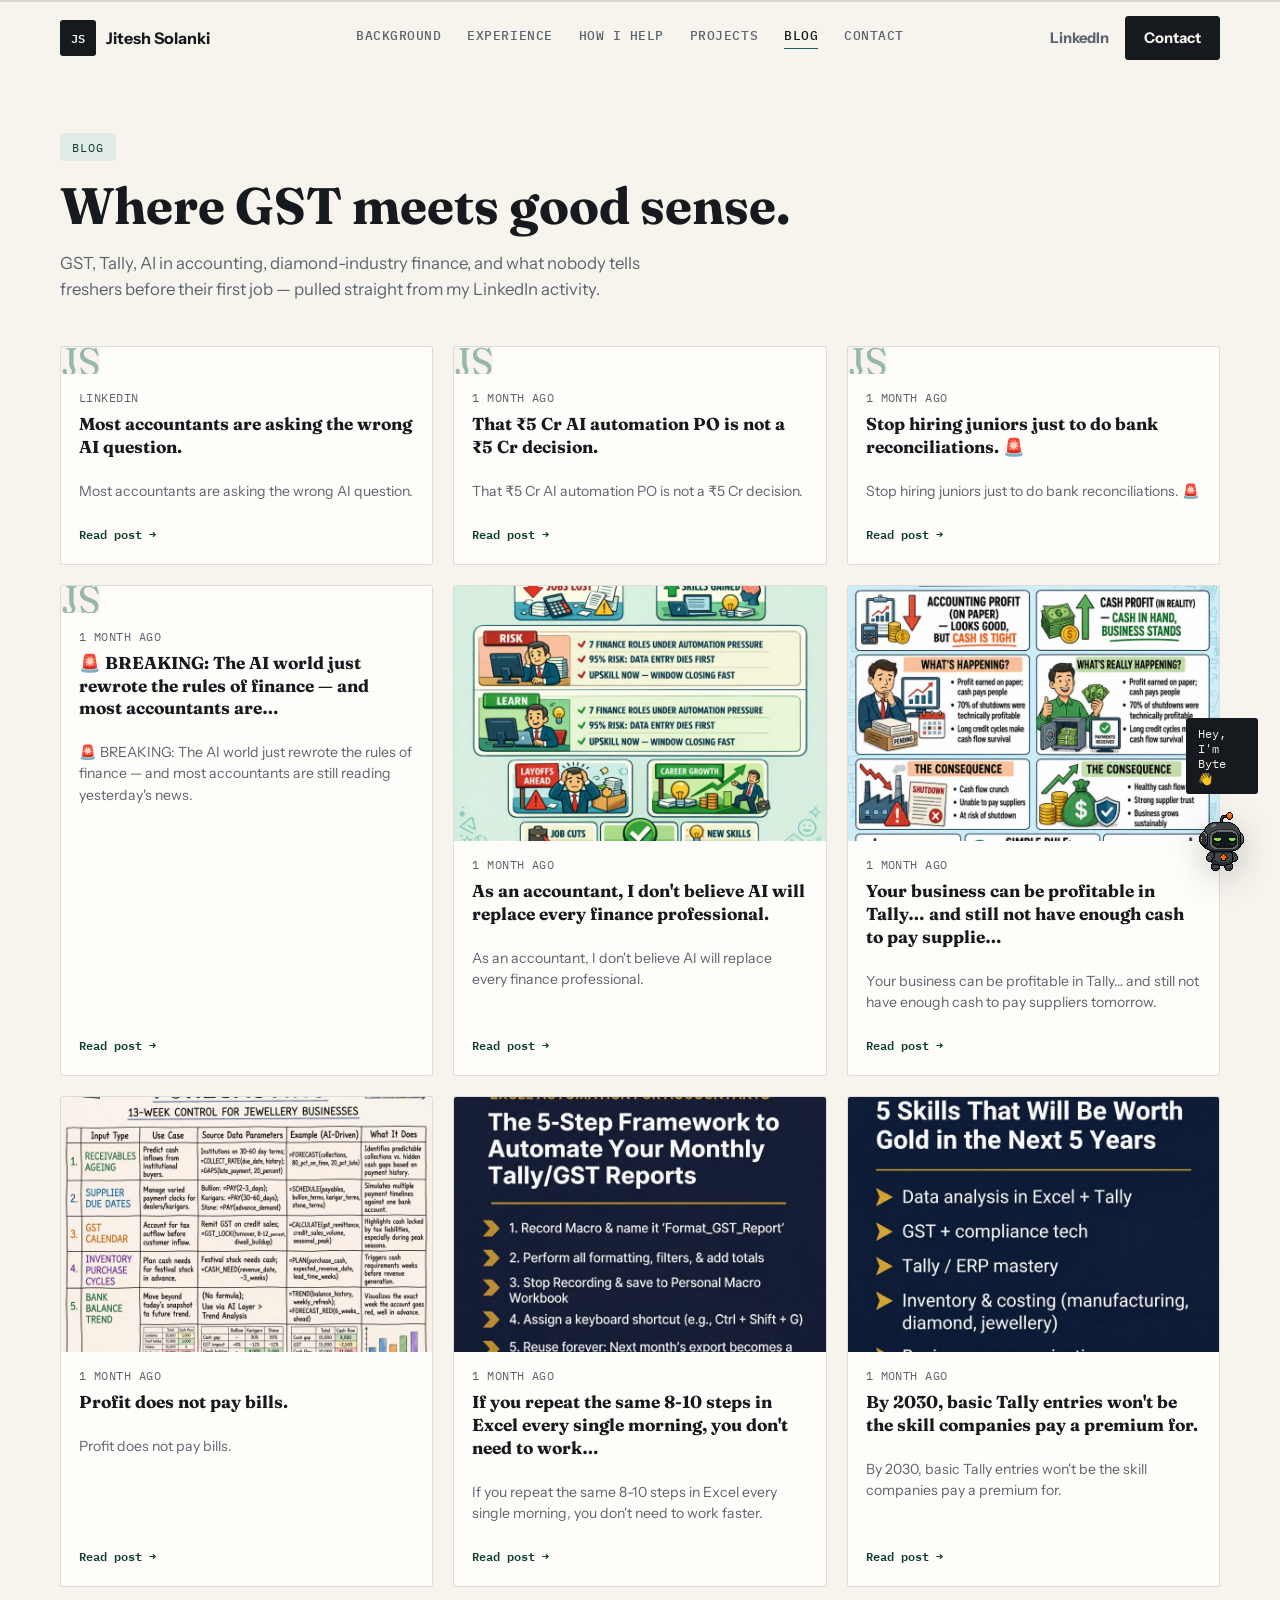
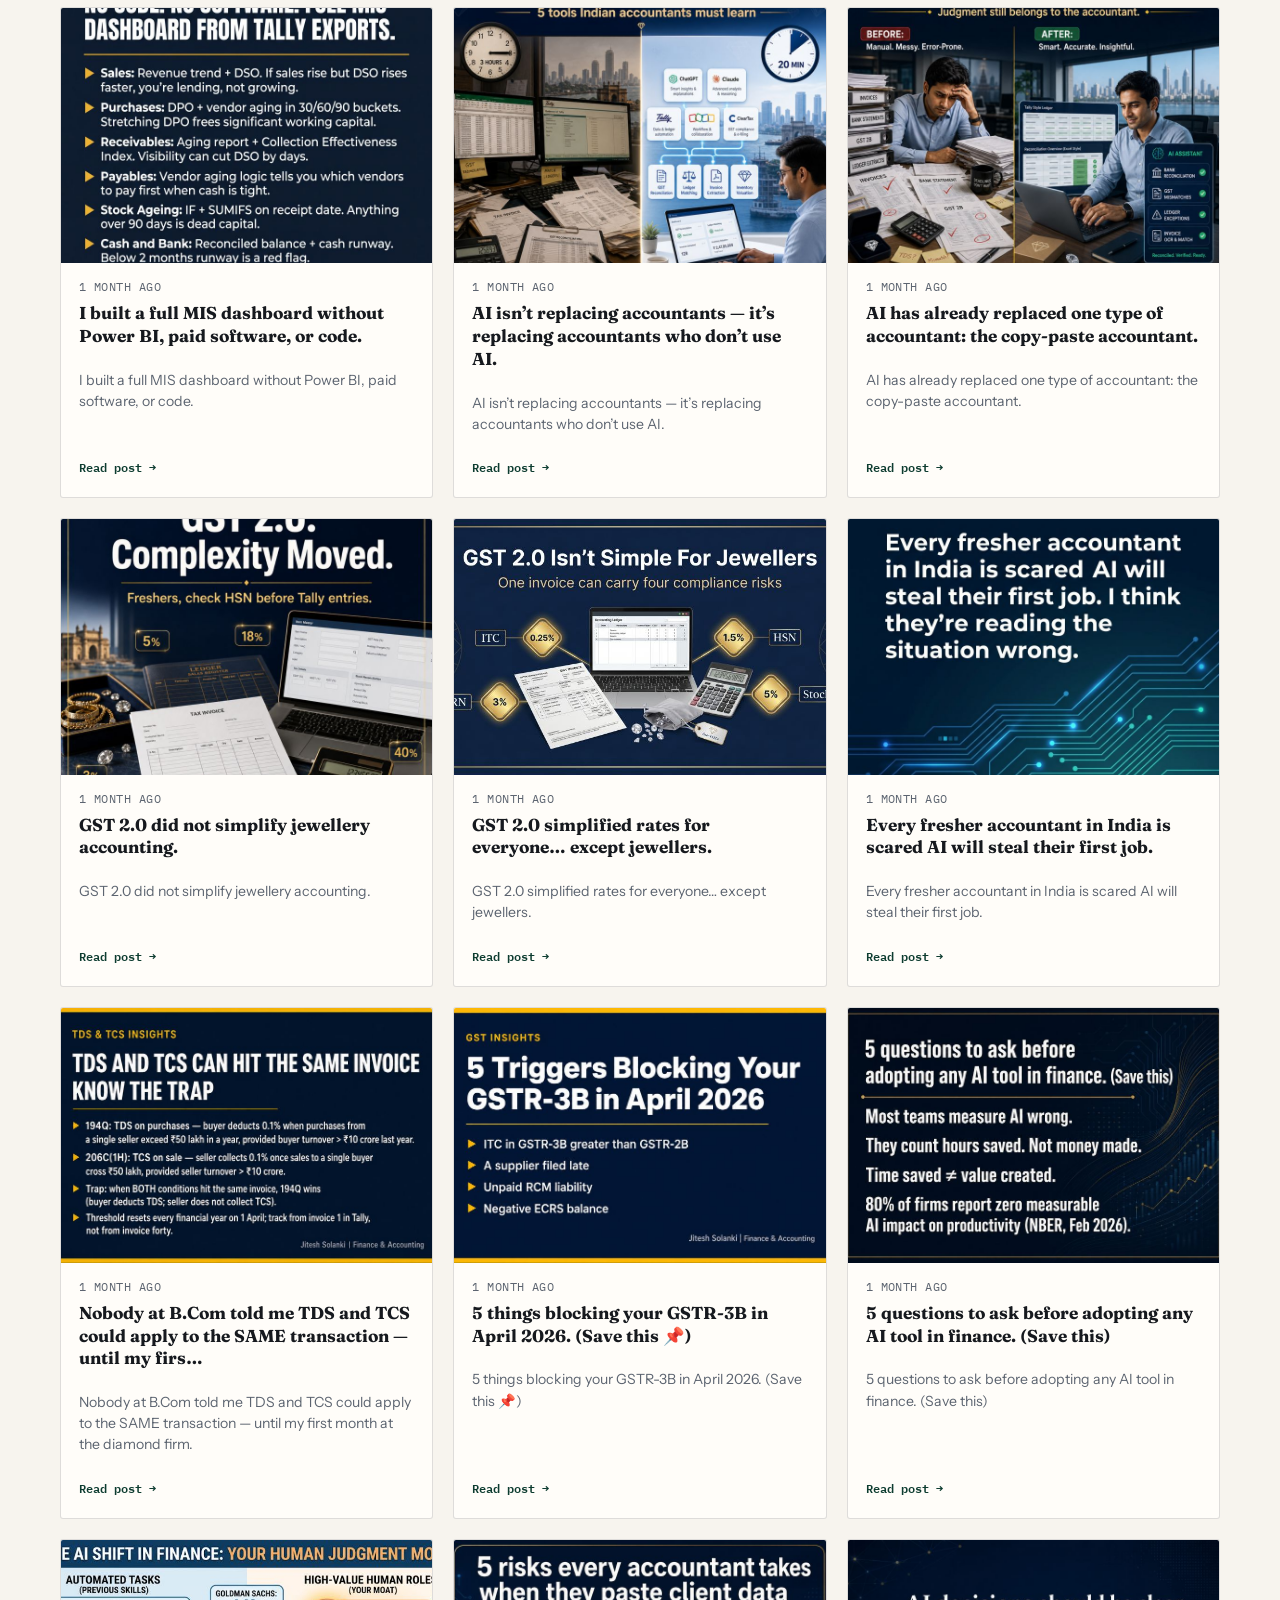
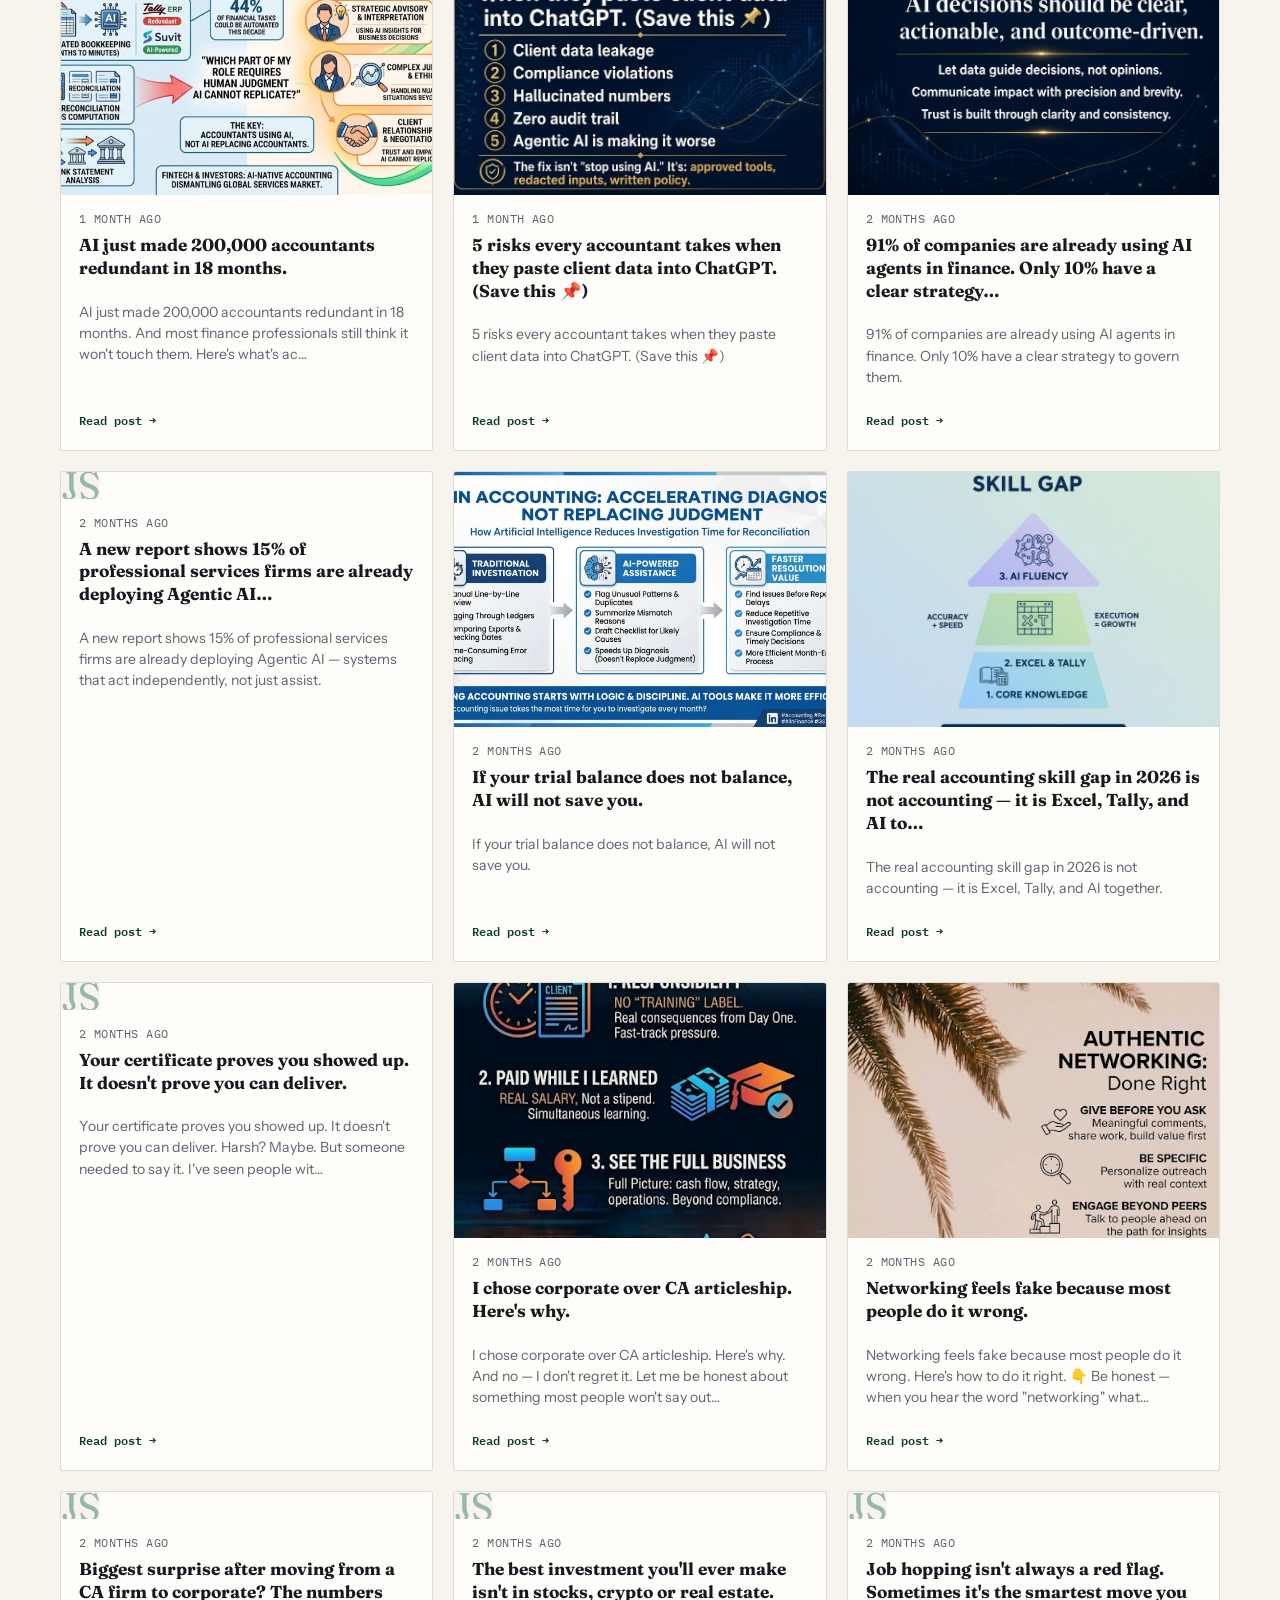
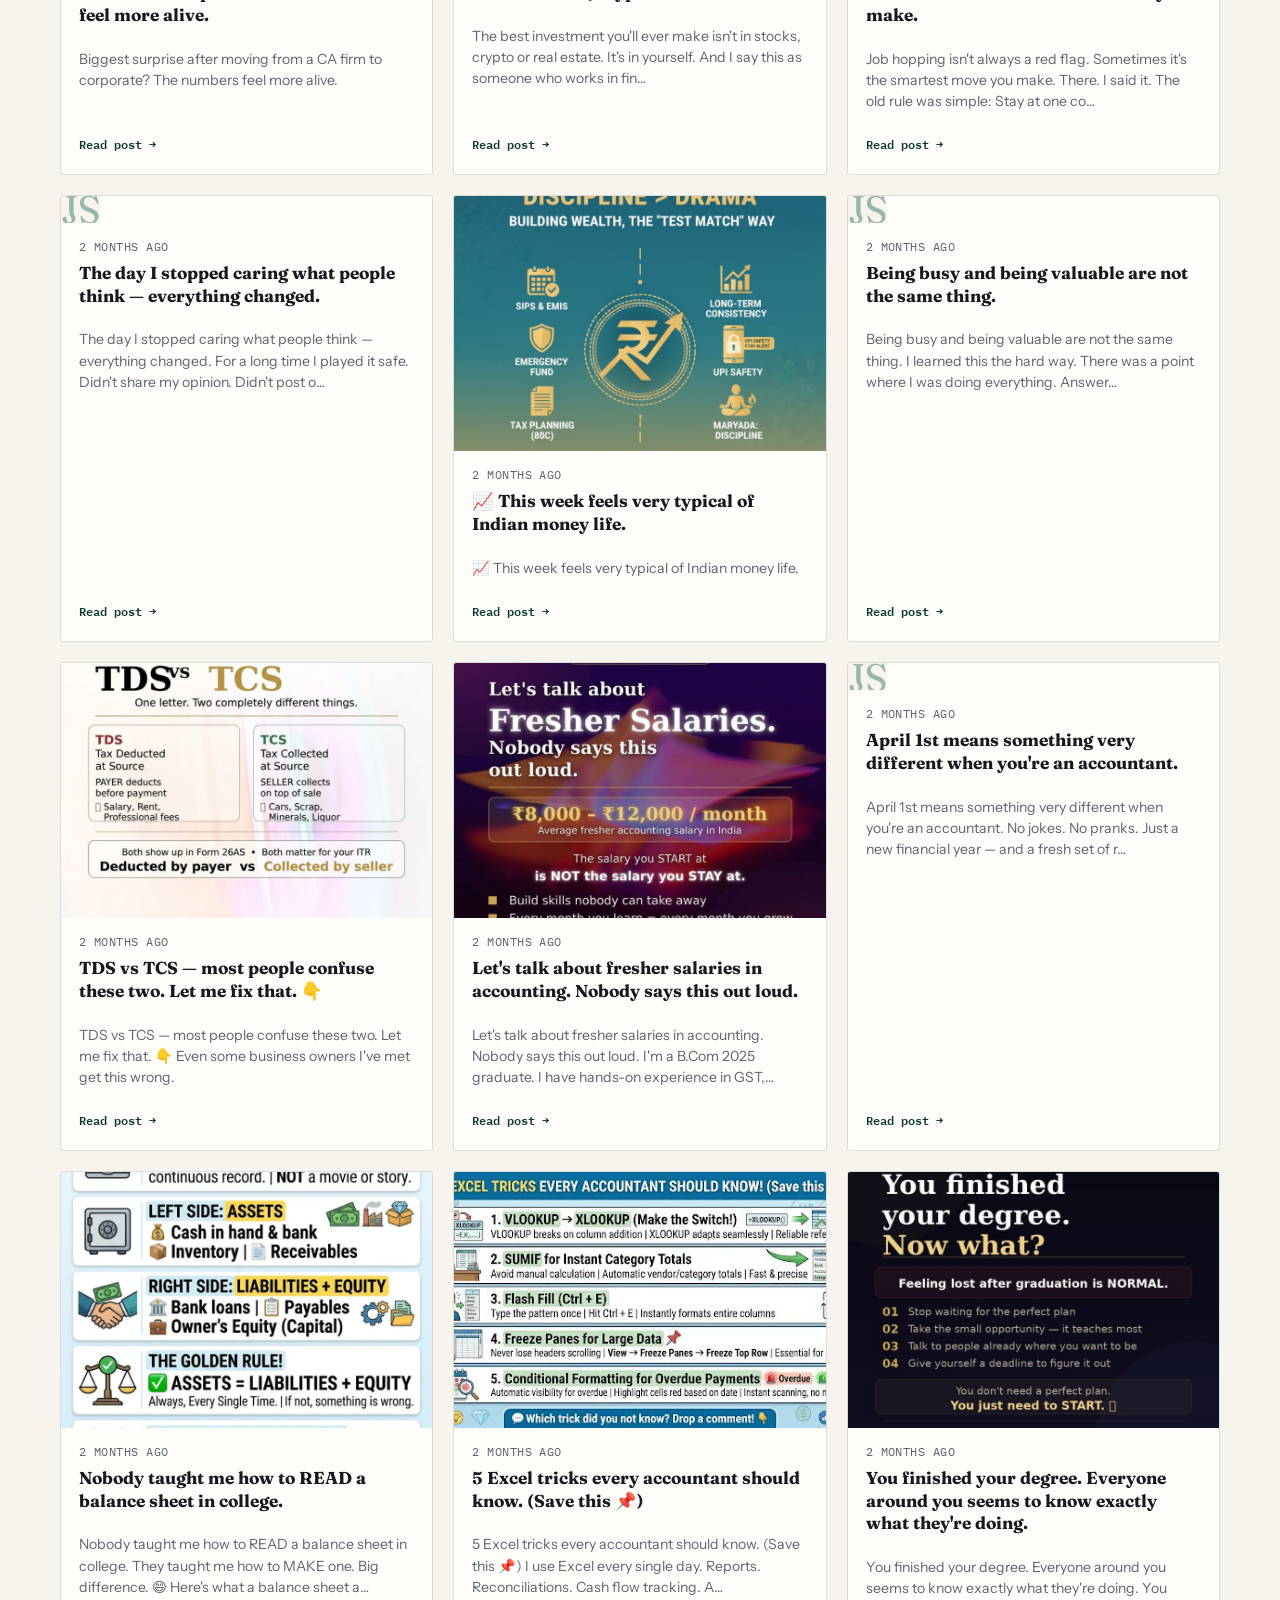
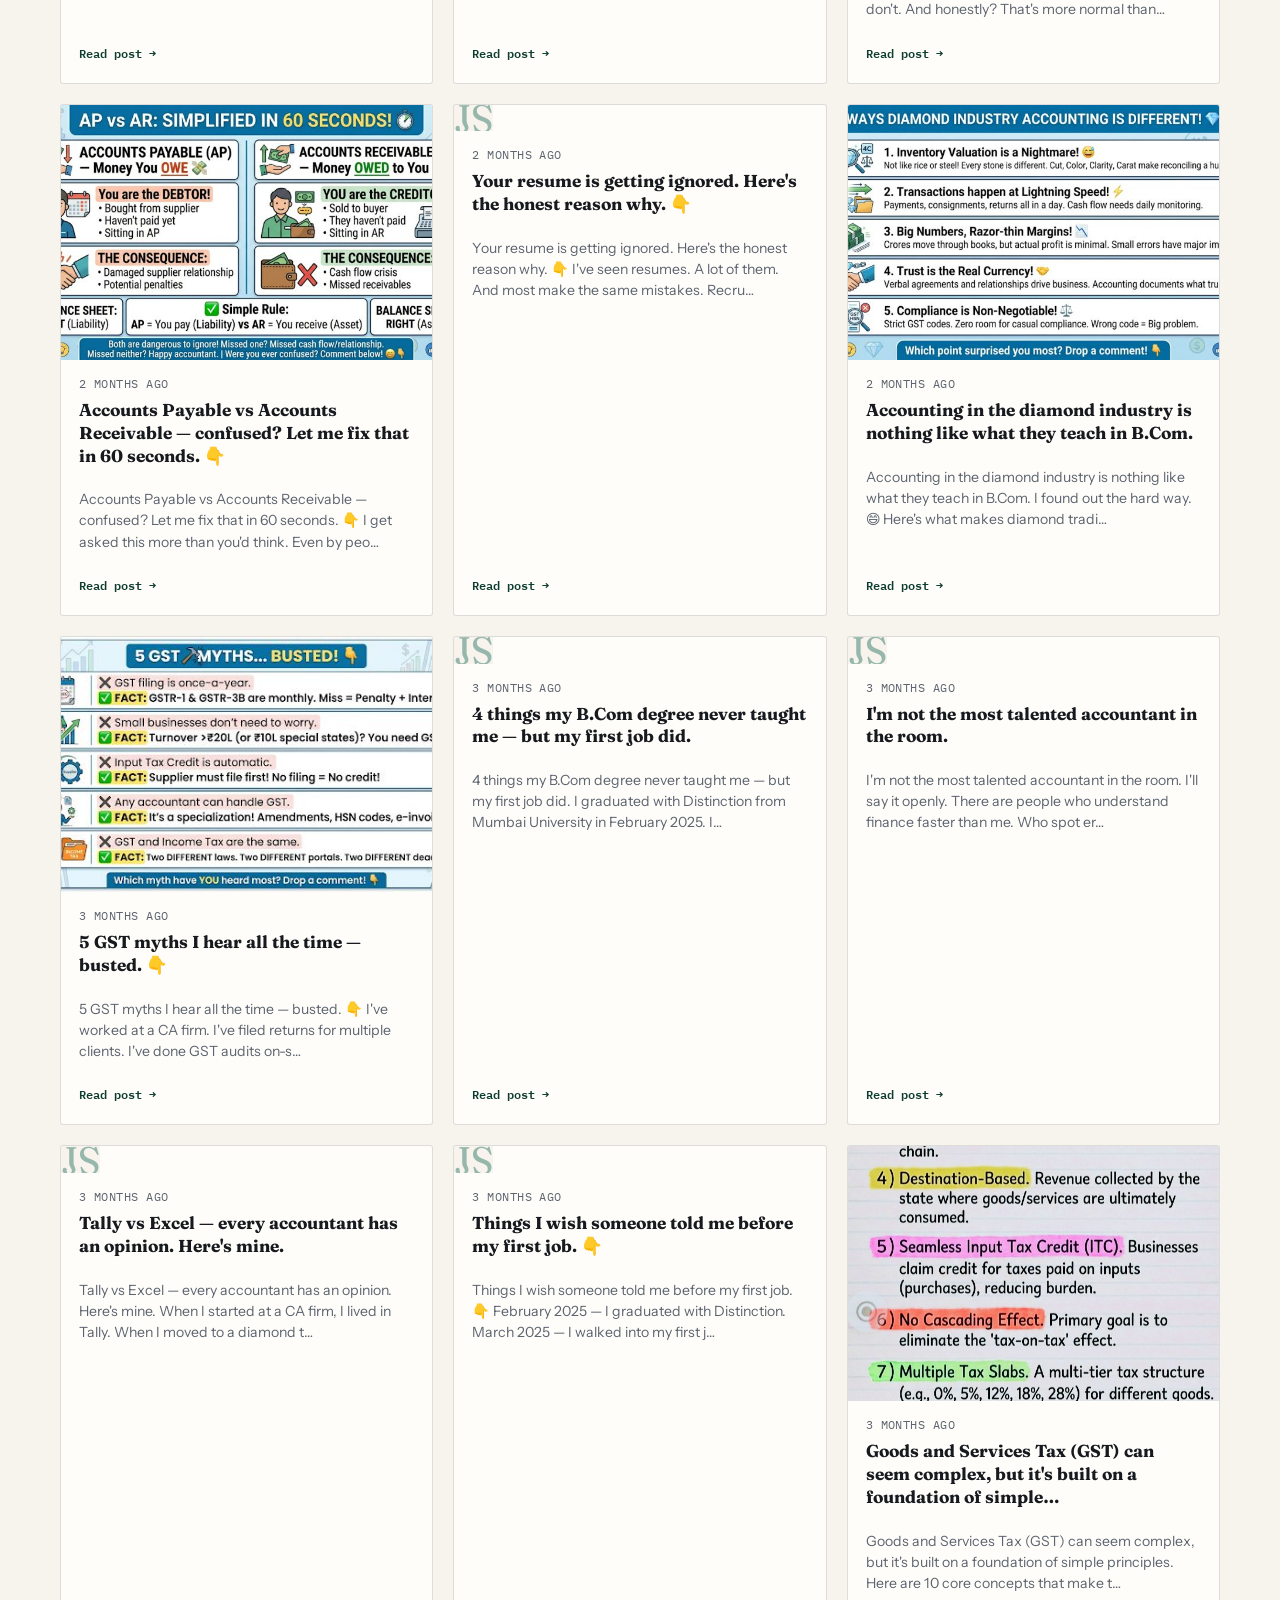
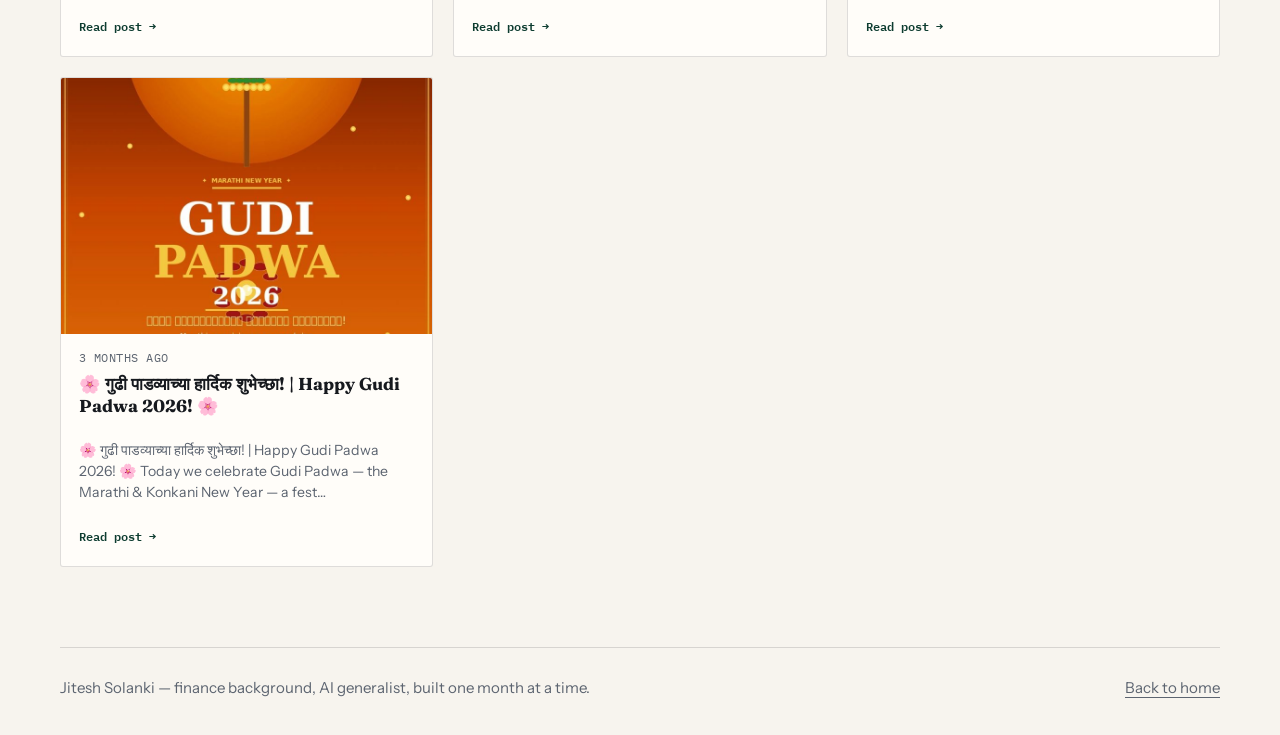
==== commit ab792d7b: "Remove Resume from header, add Tabs video+notes section to dashboard - Removed the Resume link from " ====
--- a/blog.html
+++ b/blog.html
@@ -53,7 +53,6 @@
       <div class="header-actions">
         <a class="header-link" href="https://www.linkedin.com/in/jitesh-solanki-805598375/" target="_blank" rel="noreferrer">LinkedIn</a>
         <a class="header-action" href="index.html#contact">Contact</a>
-        <a class="header-link" href="assets/Jitesh_Solanki_Resume.pdf" download>Resume</a>
       </div>
     </header>
 
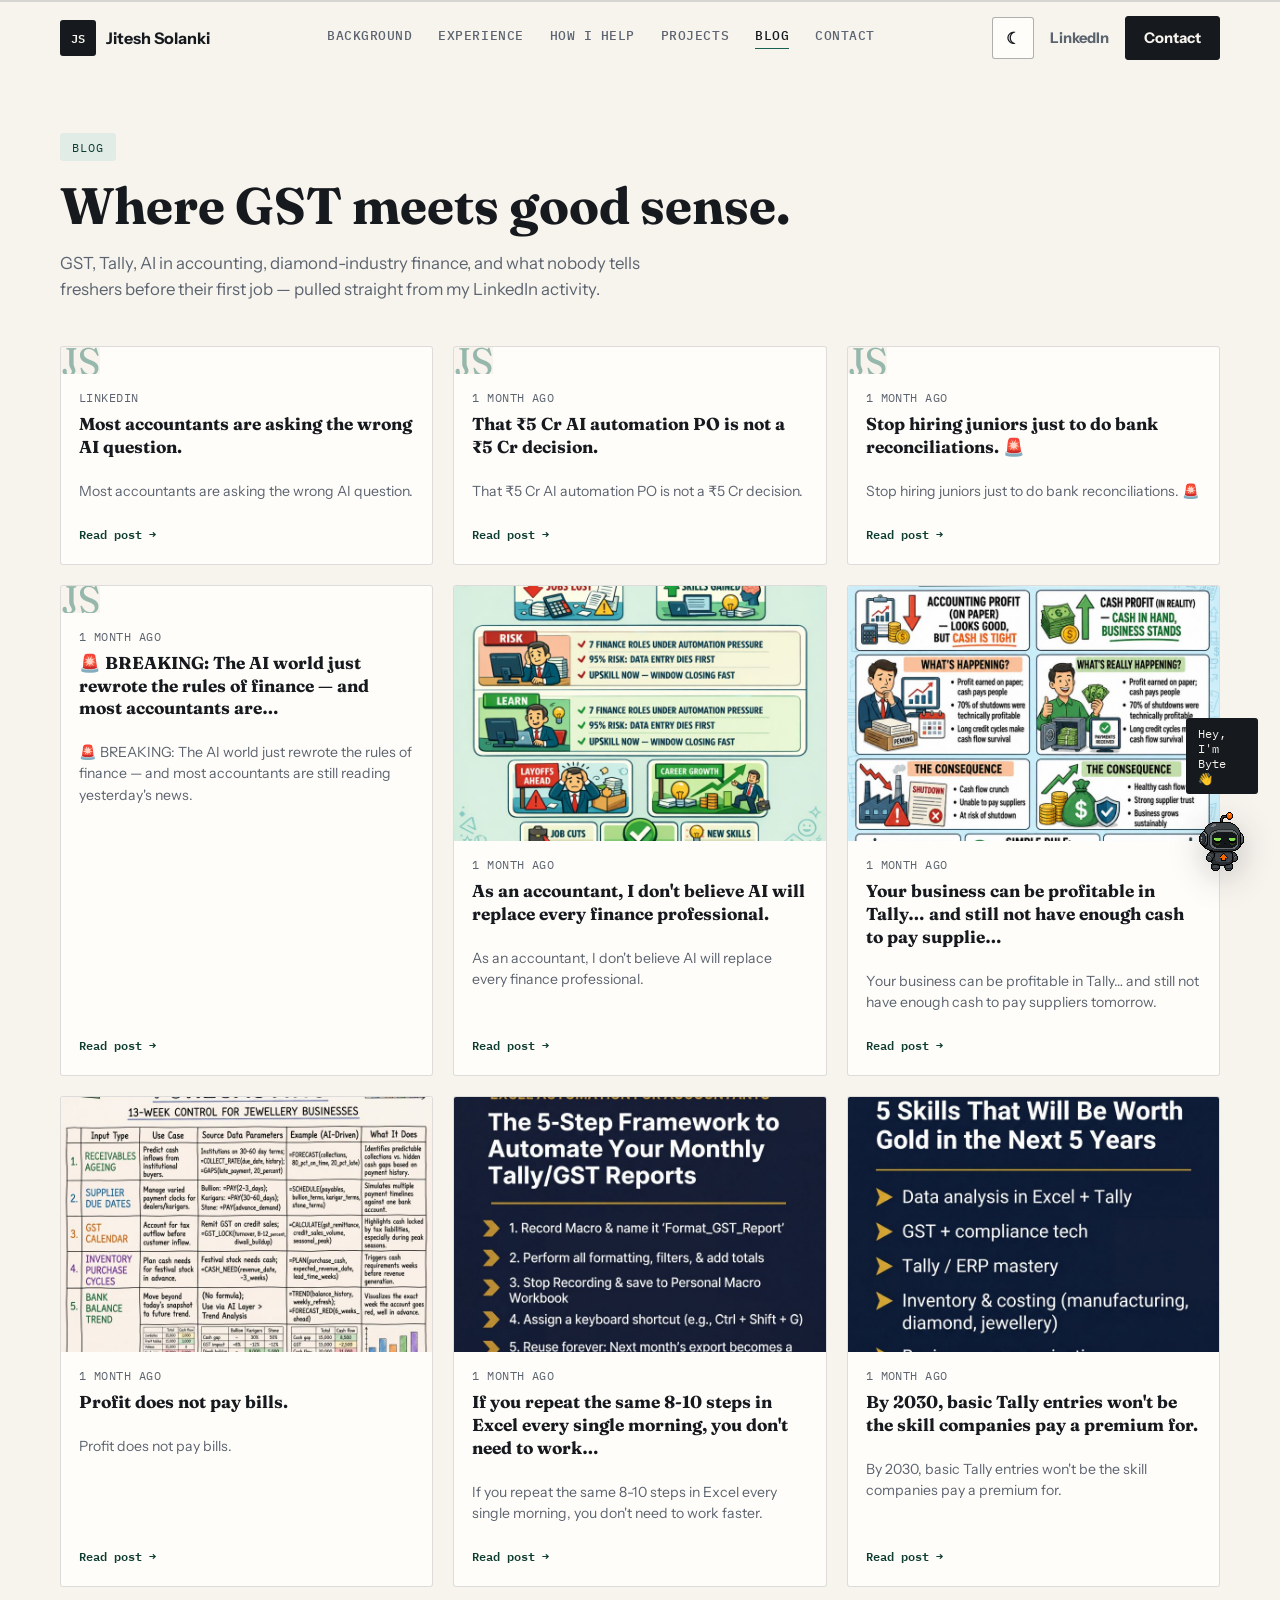
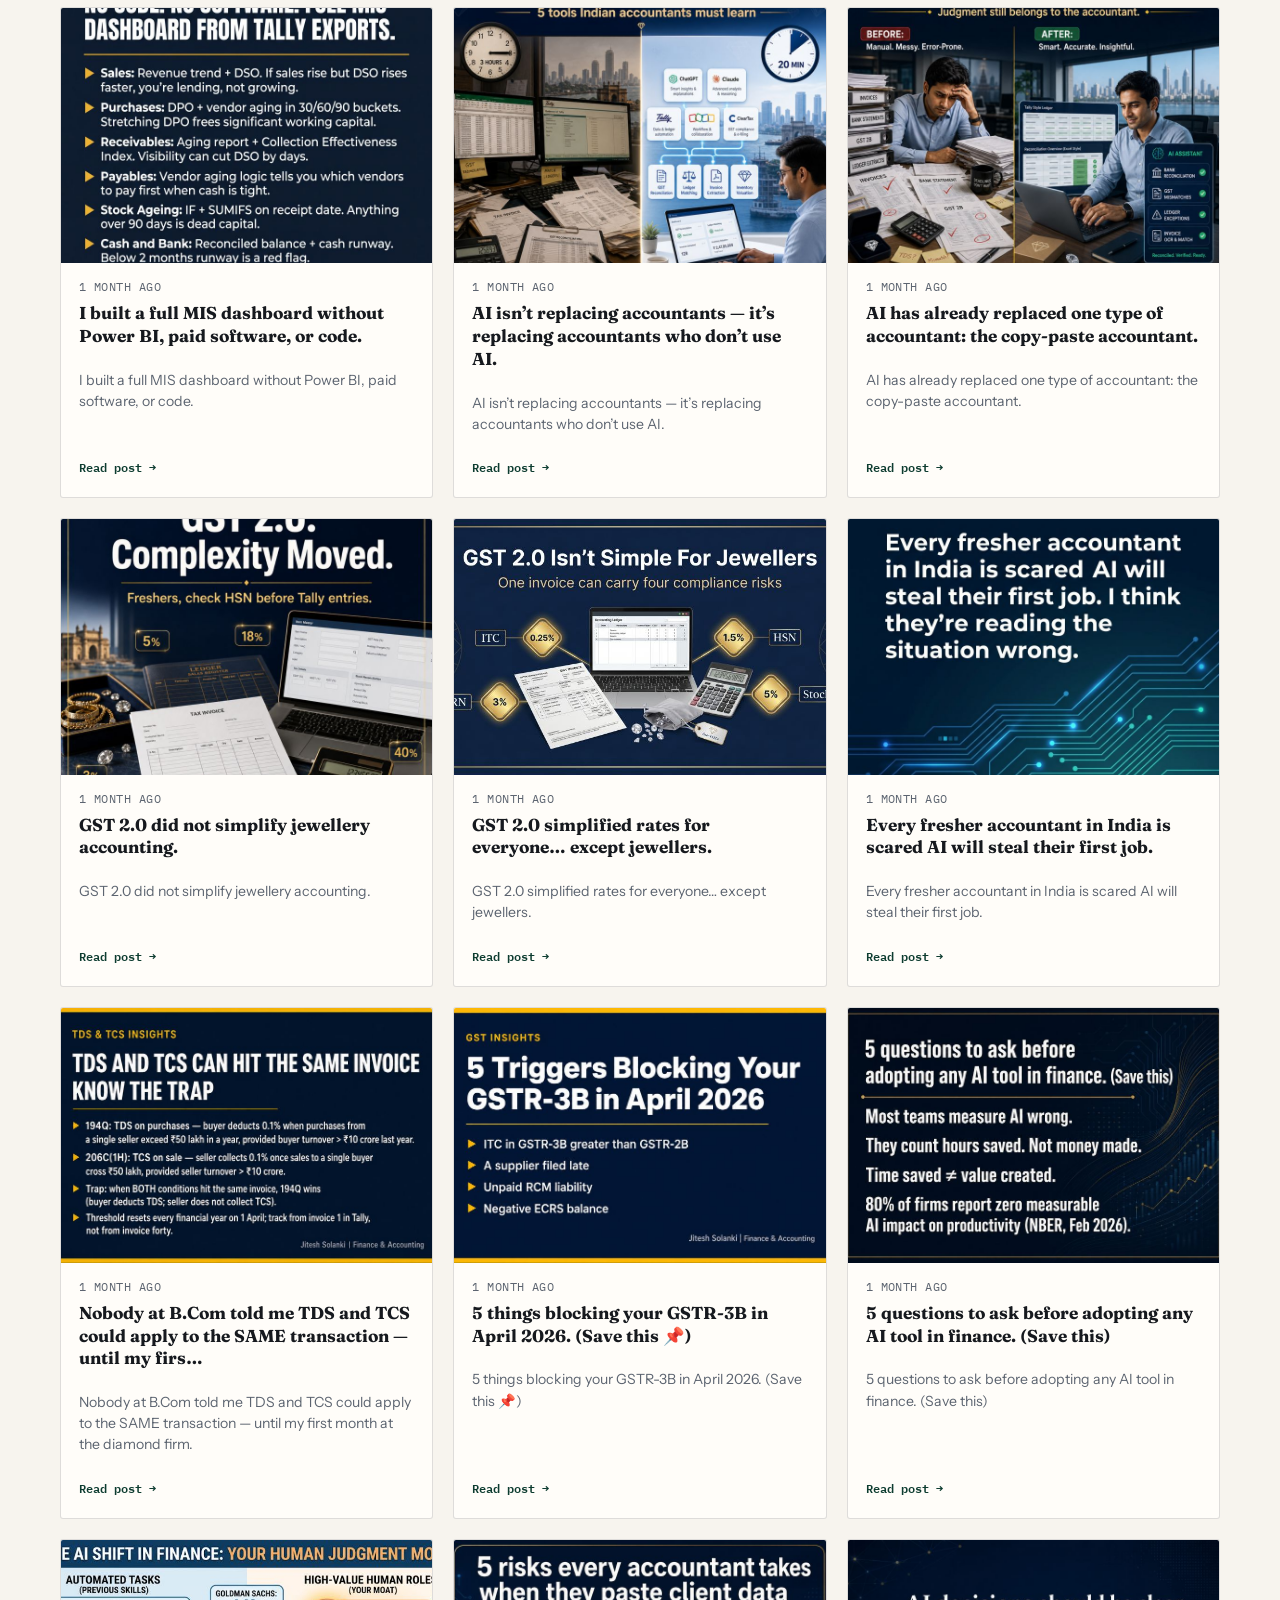
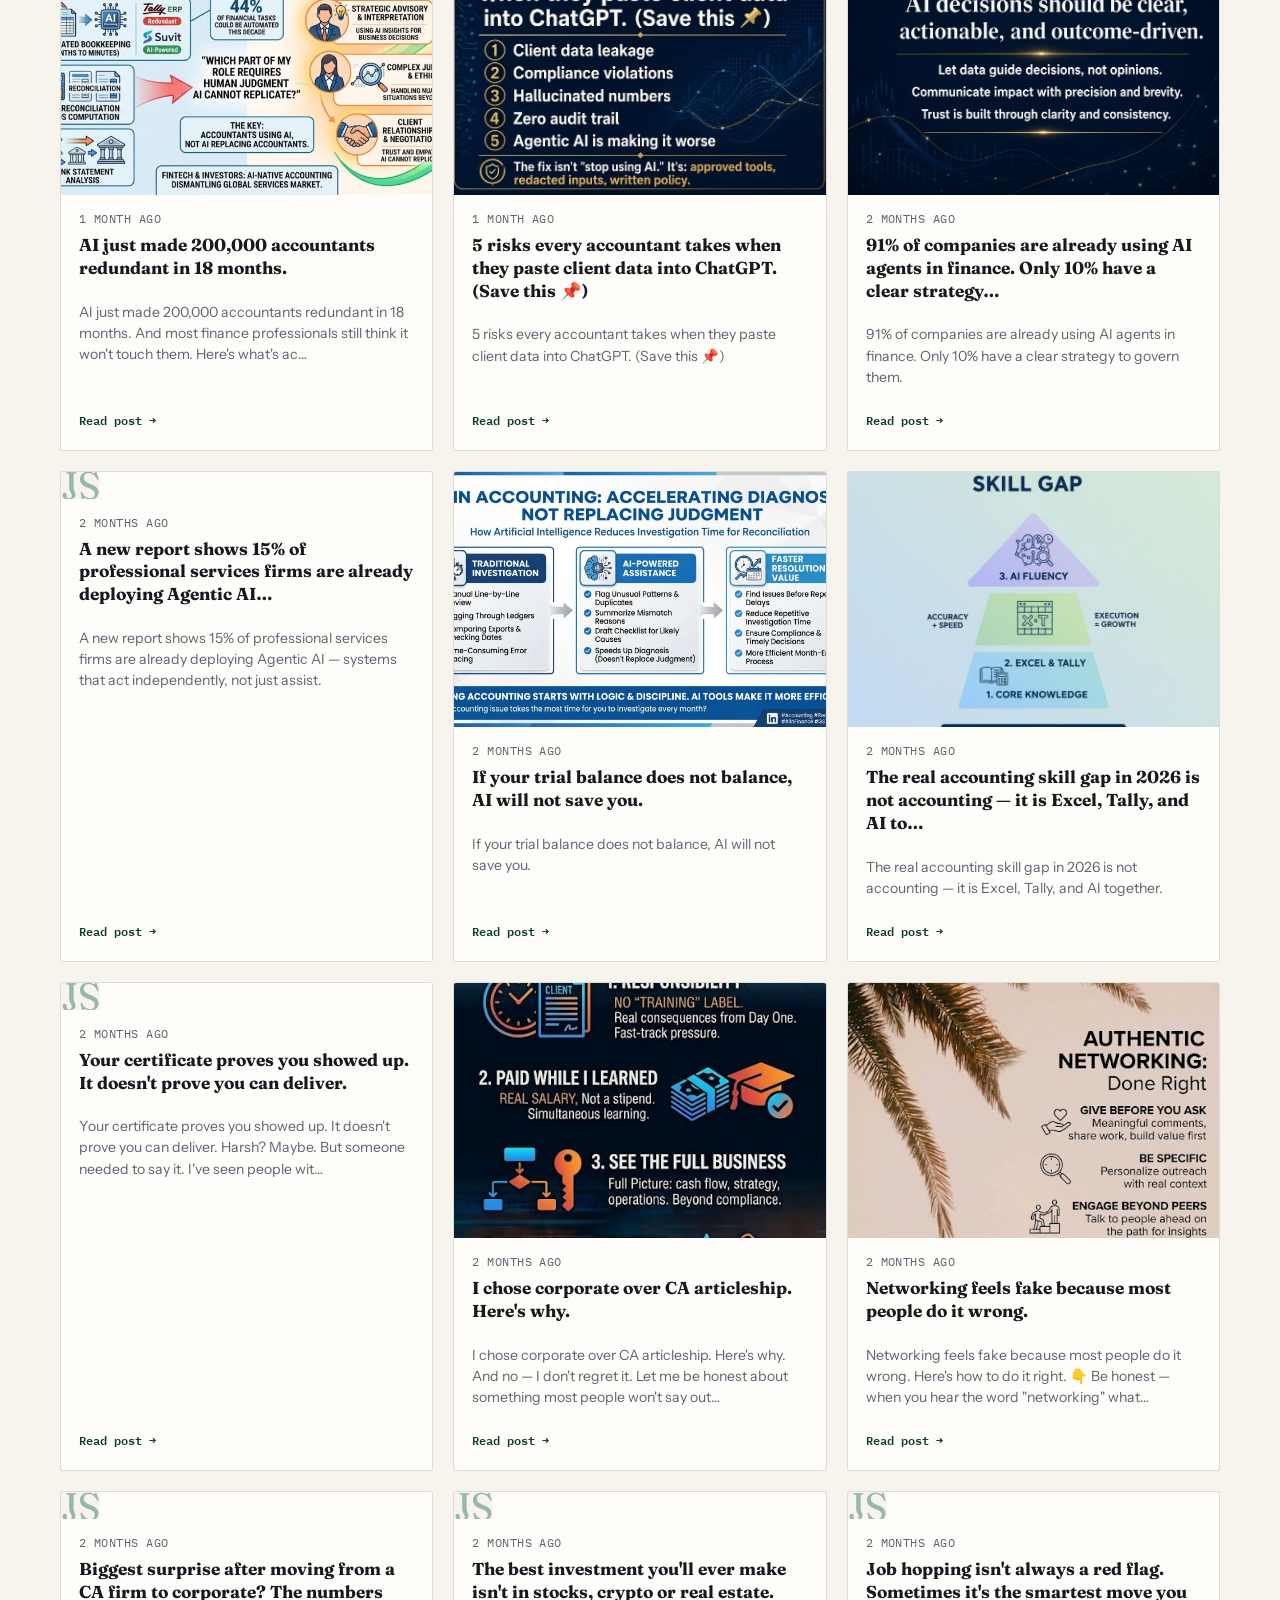
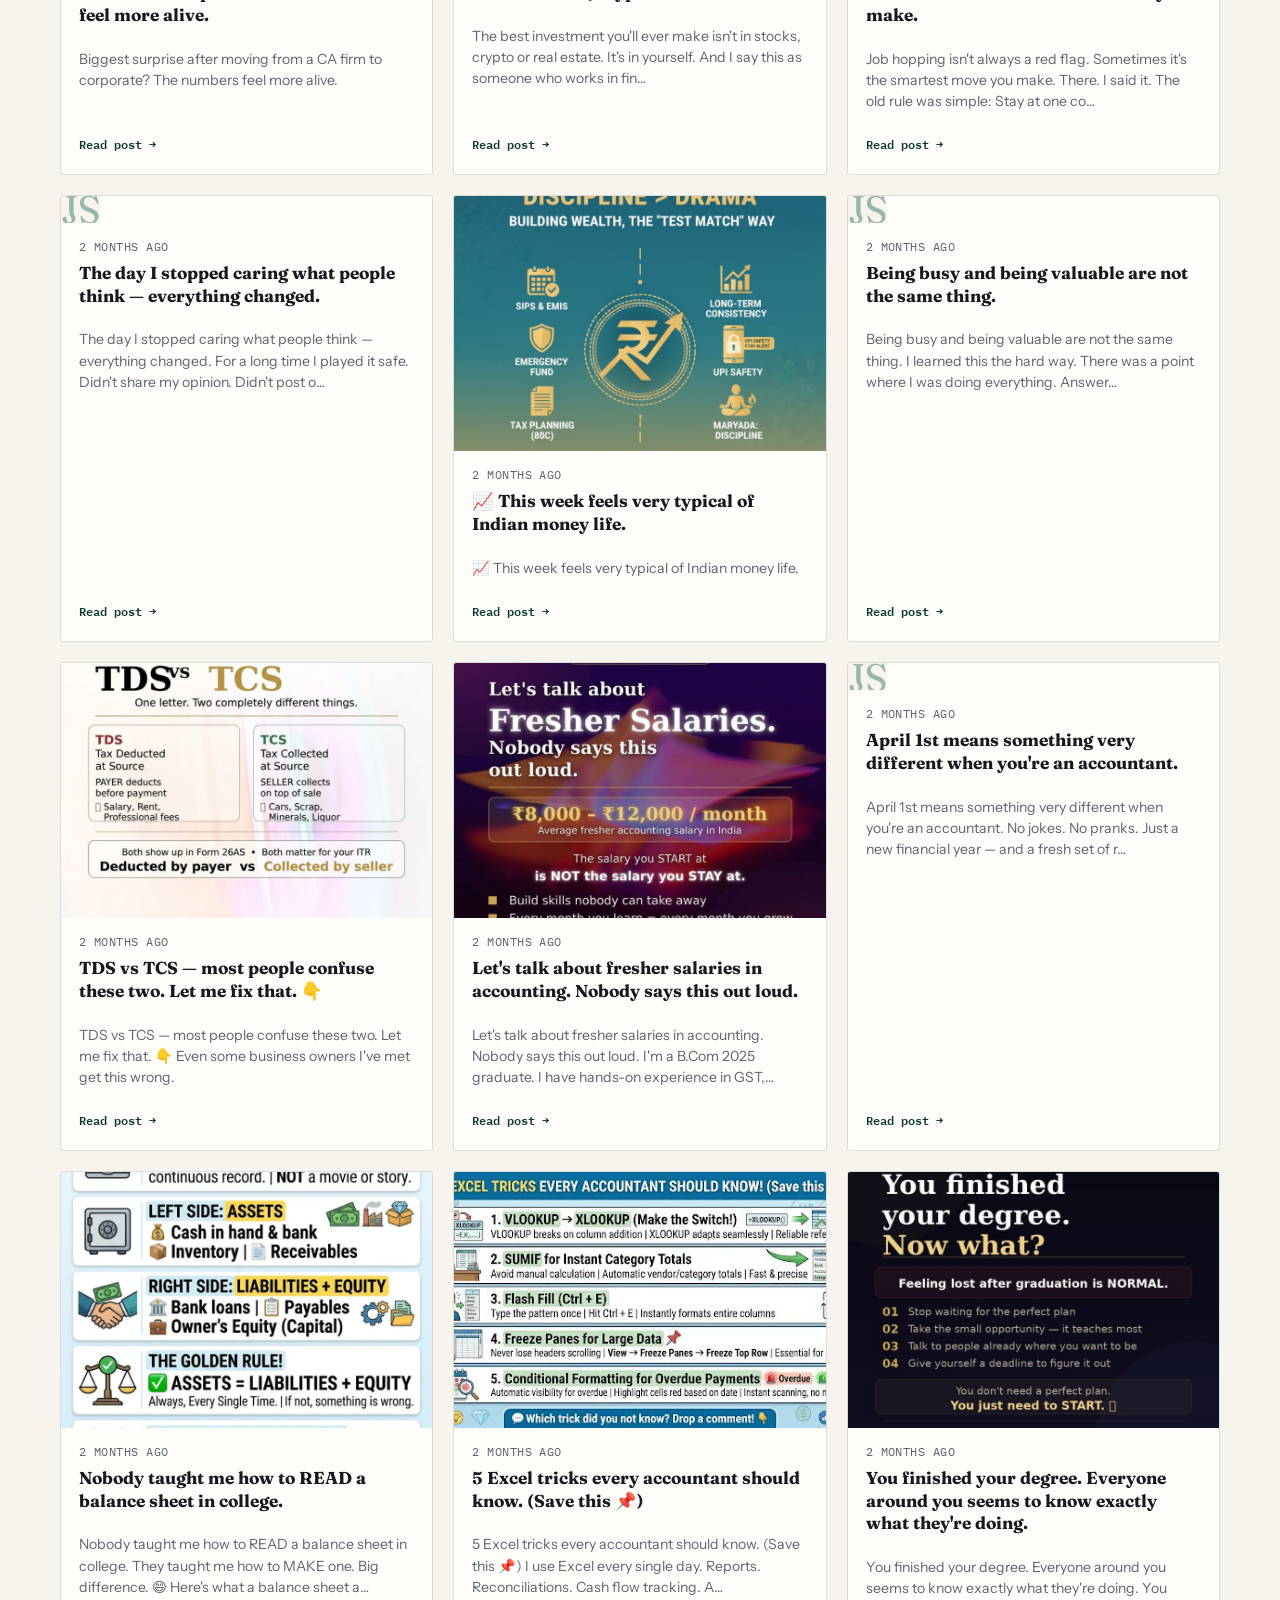
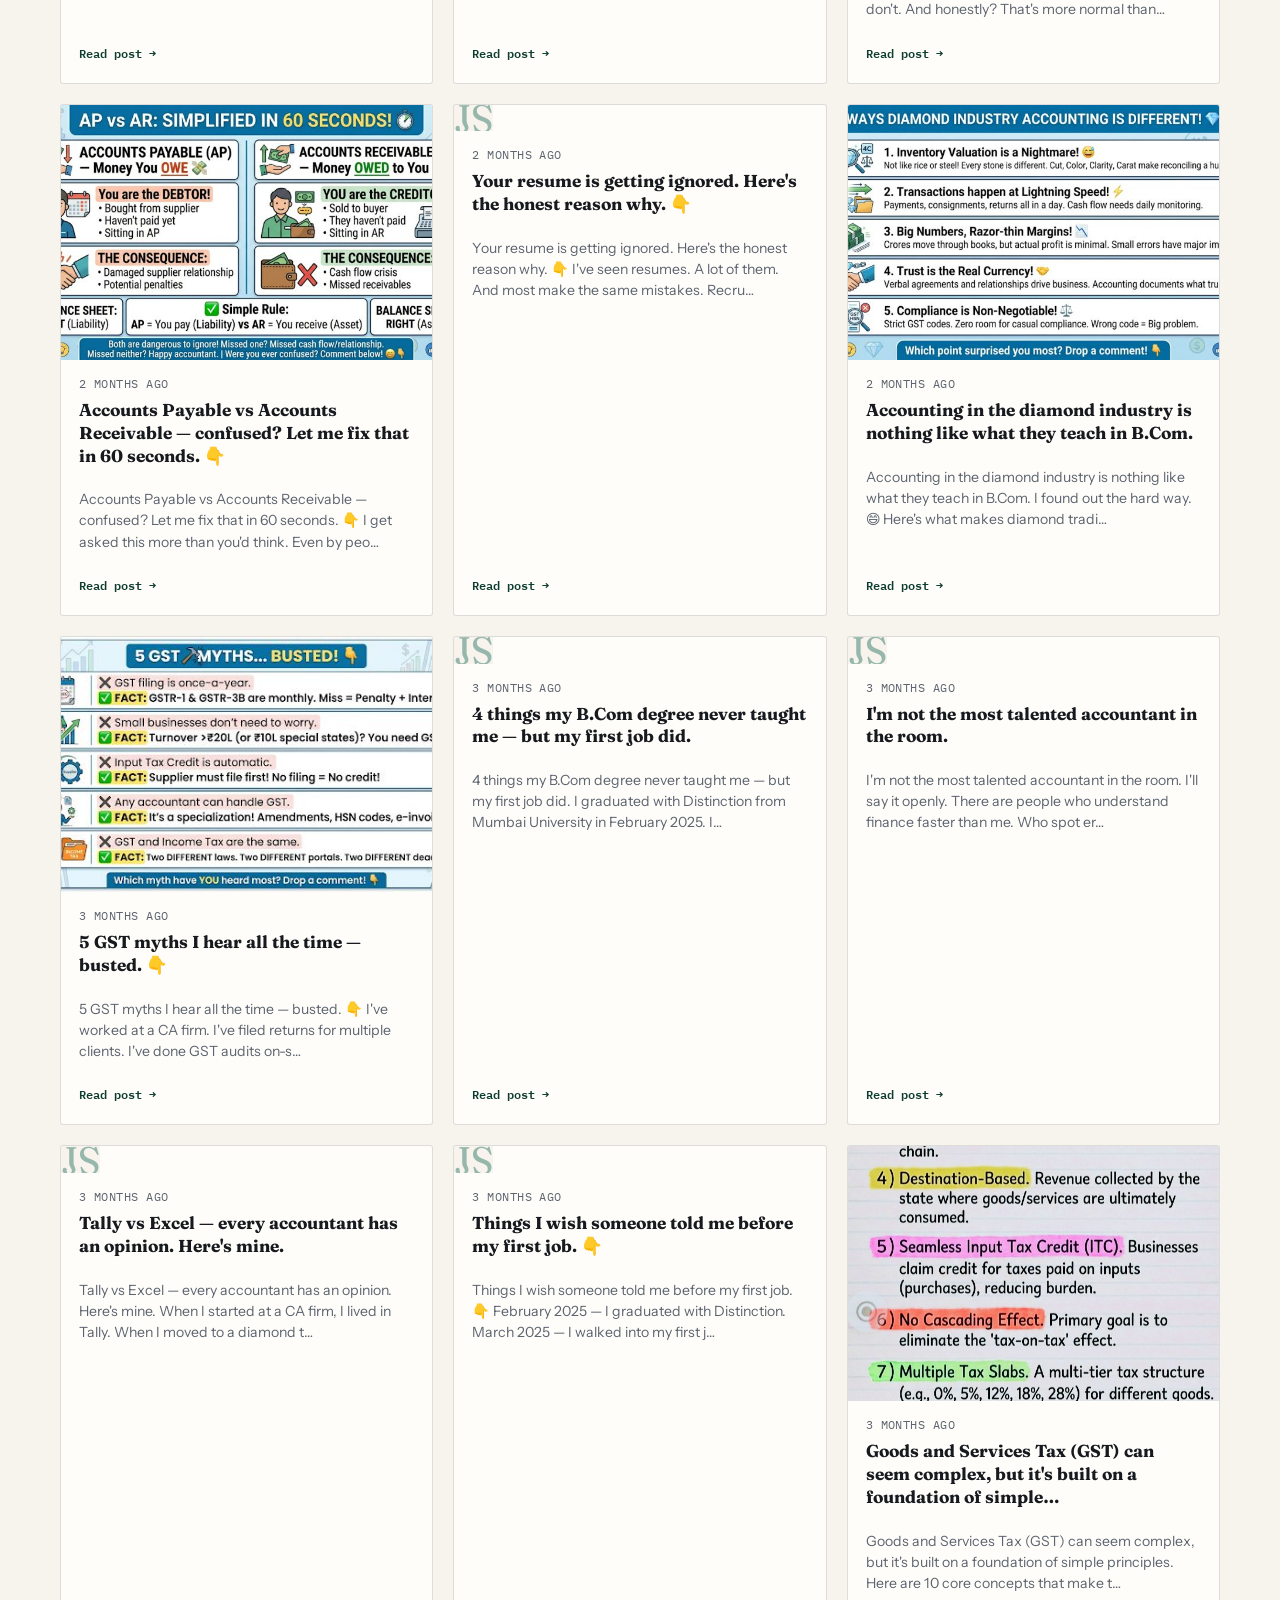
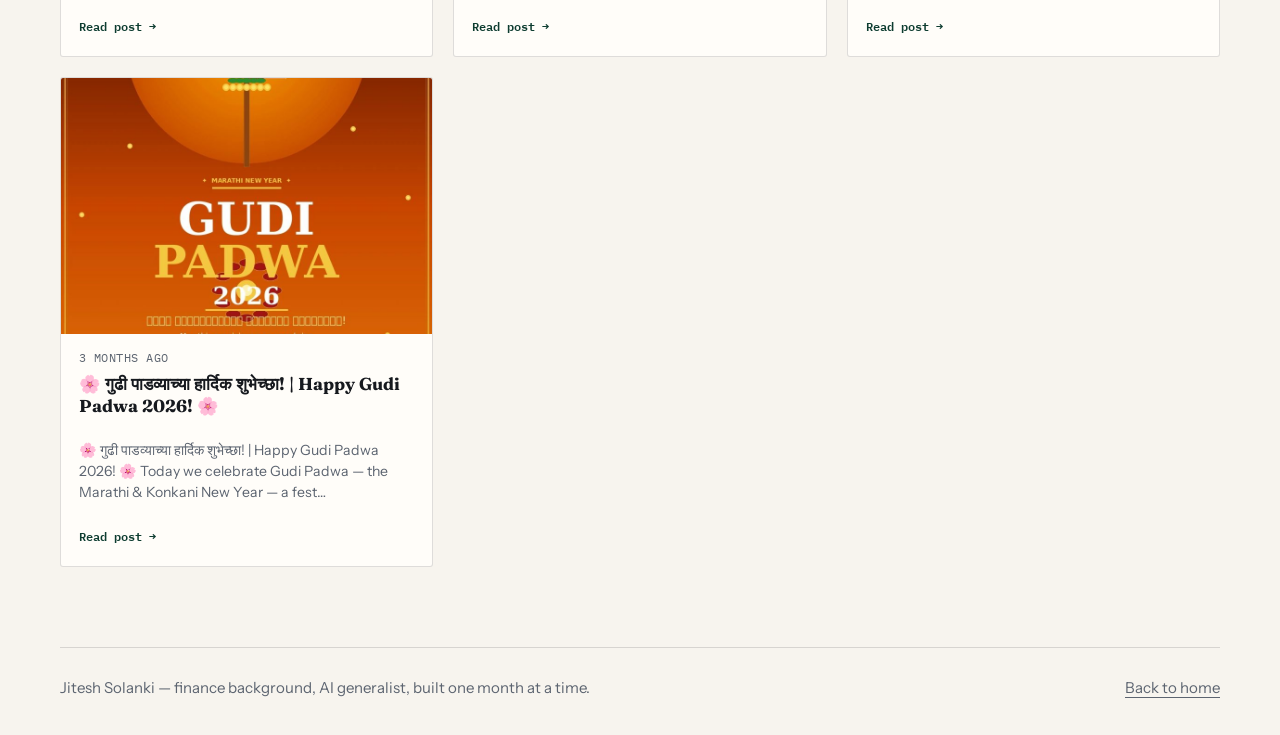
==== commit 28d3abd6: "Add visible theme toggles and project headline rotation" ====
--- a/blog.html
+++ b/blog.html
@@ -51,6 +51,7 @@
         <a href="index.html#contact">Contact</a>
       </nav>
       <div class="header-actions">
+        <button class="theme-toggle" type="button" data-theme-toggle aria-label="Switch to dark theme" title="Switch theme">☾</button>
         <a class="header-link" href="https://www.linkedin.com/in/jitesh-solanki-805598375/" target="_blank" rel="noreferrer">LinkedIn</a>
         <a class="header-action" href="index.html#contact">Contact</a>
       </div>
--- a/styles.css
+++ b/styles.css
@@ -231,6 +231,29 @@
   gap: 16px;
 }
 
+.theme-toggle {
+  display: inline-grid;
+  width: 42px;
+  height: 42px;
+  place-items: center;
+  border: 1px solid var(--line-strong);
+  border-radius: var(--radius);
+  background: var(--surface);
+  color: var(--ink);
+  cursor: pointer;
+  font-family: "IBM Plex Mono", monospace;
+  font-size: 1rem;
+  font-weight: 700;
+  line-height: 1;
+  transition: transform 200ms var(--ease-smooth), border-color 200ms var(--ease-smooth), background 200ms var(--ease-smooth), color 200ms var(--ease-smooth), box-shadow 200ms var(--ease-smooth);
+}
+
+.theme-toggle:hover {
+  transform: translateY(-2px);
+  border-color: var(--accent);
+  box-shadow: 0 12px 24px rgba(22, 25, 30, 0.08);
+}
+
 .header-link {
   color: var(--muted);
   font-size: 0.92rem;
@@ -1067,8 +1090,31 @@
 }
 
 @media (max-width: 980px) {
+  .site-header {
+    flex-wrap: wrap;
+  }
+
   .nav-links {
-    display: none;
+    order: 3;
+    display: flex;
+    flex: 1 0 100%;
+    flex-wrap: wrap;
+    gap: 8px;
+    padding-top: 10px;
+    font-size: 0.72rem;
+  }
+
+  .nav-links a {
+    min-height: 34px;
+    display: inline-flex;
+    align-items: center;
+    padding: 0 10px;
+    border: 1px solid var(--line);
+    background: var(--surface);
+  }
+
+  .nav-links a.is-current {
+    background: var(--accent-soft);
   }
 
   .hero,
@@ -1108,6 +1154,27 @@
 
   .site-header {
     padding: 12px 14px;
+  }
+
+  .nav-links {
+    gap: 7px;
+    padding-top: 8px;
+    flex-wrap: nowrap;
+    overflow-x: auto;
+    overflow-y: hidden;
+    scrollbar-width: none;
+    -webkit-overflow-scrolling: touch;
+  }
+
+  .nav-links::-webkit-scrollbar {
+    display: none;
+  }
+
+  .nav-links a {
+    flex: 0 0 auto;
+    min-height: 32px;
+    padding: 0 9px;
+    white-space: nowrap;
   }
 
   .brand span:last-child {
@@ -1183,6 +1250,13 @@
     padding: 26px 22px;
   }
 
+  .feature-detail,
+  .feature-card:hover .feature-detail,
+  .feature-card:focus-within .feature-detail {
+    max-height: none;
+    opacity: 1;
+  }
+
   .site-footer {
     flex-direction: column;
   }
--- a/pet-widget.css
+++ b/pet-widget.css
@@ -10,6 +10,31 @@
   user-select: none;
 }
 
+.pet-widget::before,
+.pet-widget::after {
+  position: absolute;
+  top: 27px;
+  z-index: -1;
+  width: 18px;
+  height: 10px;
+  border: 2px solid var(--ink);
+  border-radius: 2px;
+  background: var(--accent-soft);
+  opacity: 0;
+  content: "";
+  transition: opacity 120ms var(--ease-smooth);
+}
+
+.pet-widget::before {
+  left: -8px;
+  transform-origin: right center;
+}
+
+.pet-widget::after {
+  right: -8px;
+  transform-origin: left center;
+}
+
 .pet-widget.is-dragging {
   cursor: grabbing;
 }
@@ -28,6 +53,28 @@
   animation: pet-carried 0.35s ease-in-out infinite;
 }
 
+.pet-widget:hover img,
+.pet-widget.is-greeting img {
+  animation: pet-greeting 0.62s ease-in-out infinite;
+}
+
+.pet-widget:hover::before,
+.pet-widget:hover::after,
+.pet-widget.is-greeting::before,
+.pet-widget.is-greeting::after {
+  opacity: 1;
+}
+
+.pet-widget:hover::before,
+.pet-widget.is-greeting::before {
+  animation: pet-left-hand 0.44s ease-in-out infinite;
+}
+
+.pet-widget:hover::after,
+.pet-widget.is-greeting::after {
+  animation: pet-right-hand 0.44s ease-in-out infinite;
+}
+
 @keyframes pet-bob {
   0%, 100% { transform: translateY(0) rotate(-2deg); }
   50% { transform: translateY(-6px) rotate(2deg); }
@@ -36,6 +83,24 @@
 @keyframes pet-carried {
   0%, 100% { transform: scale(1.08) rotate(-8deg); }
   50% { transform: scale(1.12) rotate(8deg); }
+}
+
+@keyframes pet-greeting {
+  0%, 100% { transform: translateY(0) rotate(-4deg) scale(1.02); }
+  20% { transform: translateY(-5px) rotate(7deg) scale(1.07); }
+  40% { transform: translateY(-2px) rotate(-7deg) scale(1.06); }
+  60% { transform: translateY(-6px) rotate(6deg) scale(1.08); }
+  80% { transform: translateY(-2px) rotate(-3deg) scale(1.04); }
+}
+
+@keyframes pet-left-hand {
+  0%, 100% { transform: rotate(-18deg) translateX(0); }
+  50% { transform: rotate(-48deg) translate(-4px, -4px); }
+}
+
+@keyframes pet-right-hand {
+  0%, 100% { transform: rotate(18deg) translateX(0); }
+  50% { transform: rotate(48deg) translate(4px, -4px); }
 }
 
 .pet-bubble {
@@ -167,6 +232,29 @@
   text-decoration: none;
 }
 
+.pet-theme-row {
+  display: flex;
+  flex-wrap: wrap;
+  gap: 6px;
+  margin-top: 6px;
+}
+
+.pet-theme-btn {
+  border: 1px solid var(--line-strong);
+  border-radius: var(--radius);
+  background: var(--surface);
+  color: var(--ink);
+  cursor: pointer;
+  font-family: "IBM Plex Mono", monospace;
+  font-size: 0.7rem;
+  font-weight: 600;
+  padding: 7px 9px;
+}
+
+.pet-theme-btn:hover {
+  border-color: var(--ink);
+}
+
 .pet-chat-form {
   display: flex;
   border-top: 1px solid var(--line);
@@ -202,3 +290,368 @@
     bottom: 14px;
   }
 }
+
+@media (prefers-reduced-motion: reduce) {
+  .pet-widget:hover img,
+  .pet-widget.is-greeting img,
+  .pet-widget:hover::before,
+  .pet-widget:hover::after,
+  .pet-widget.is-greeting::before,
+  .pet-widget.is-greeting::after,
+  html[data-byte-theme="midnight"] .bg-animation::before,
+  html[data-byte-theme="midnight"] .bg-animation::after {
+    animation: none;
+  }
+}
+
+html[data-byte-theme="midnight"] {
+  color-scheme: dark;
+  --bg: #111411;
+  --bg-soft: #1c231f;
+  --surface: #171d19;
+  --surface-strong: #202923;
+  --ink: #f6f0df;
+  --muted: #b8b5a8;
+  --line: rgba(246, 240, 223, 0.18);
+  --line-strong: rgba(246, 240, 223, 0.34);
+  --accent: #8bd8bd;
+  --accent-ink: #dff4eb;
+  --accent-soft: #173b30;
+  --rust: #df8d67;
+  --gold: #e1c76f;
+  --shadow: 0 24px 70px rgba(0, 0, 0, 0.44);
+}
+
+html[data-byte-theme="midnight"] body {
+  background:
+    radial-gradient(circle at 18% 12%, rgba(139, 216, 189, 0.16), transparent 28%),
+    radial-gradient(circle at 86% 18%, rgba(225, 199, 111, 0.11), transparent 28%),
+    radial-gradient(circle at 50% 98%, rgba(223, 141, 103, 0.10), transparent 34%),
+    var(--bg);
+  text-shadow: 0 0 18px rgba(139, 216, 189, 0.14);
+}
+
+html[data-byte-theme="midnight"] .site-header,
+html[data-byte-theme="midnight"] .scroll-progress,
+html[data-byte-theme="midnight"] .story-section,
+html[data-byte-theme="midnight"] .skills-section {
+  background: rgba(17, 20, 17, 0.92);
+}
+
+html[data-byte-theme="midnight"] .statement-band,
+html[data-byte-theme="midnight"] .proof-section {
+  background:
+    linear-gradient(135deg, rgba(139, 216, 189, 0.09), transparent 42%),
+    linear-gradient(315deg, rgba(225, 199, 111, 0.07), transparent 44%),
+    var(--bg-soft);
+}
+
+html[data-byte-theme="midnight"] .bg-animation {
+  filter: drop-shadow(0 0 18px rgba(139, 216, 189, 0.32));
+}
+
+html[data-byte-theme="midnight"] .bg-animation::before,
+html[data-byte-theme="midnight"] .bg-animation::after {
+  position: absolute;
+  left: 50%;
+  top: 50%;
+  width: min(78vw, 780px);
+  aspect-ratio: 1;
+  border: 1px solid rgba(139, 216, 189, 0.22);
+  border-radius: 50%;
+  background:
+    radial-gradient(circle, transparent 52%, rgba(139, 216, 189, 0.08) 53%, transparent 54%),
+    conic-gradient(from 90deg, transparent 0deg, rgba(139, 216, 189, 0.44) 34deg, transparent 72deg, rgba(225, 199, 111, 0.34) 132deg, transparent 182deg, rgba(223, 141, 103, 0.30) 238deg, transparent 302deg);
+  box-shadow:
+    0 0 44px rgba(139, 216, 189, 0.14),
+    inset 0 0 46px rgba(139, 216, 189, 0.08);
+  content: "";
+  opacity: 0.74;
+  transform: translate(-50%, -50%);
+  animation: byte-midnight-orbit 28s linear infinite;
+}
+
+html[data-byte-theme="midnight"] .bg-animation::after {
+  width: min(54vw, 540px);
+  border-color: rgba(225, 199, 111, 0.2);
+  opacity: 0.5;
+  animation-duration: 18s;
+  animation-direction: reverse;
+}
+
+html[data-byte-theme="midnight"] .bg-symbol {
+  text-shadow:
+    0 0 10px rgba(139, 216, 189, 0.5),
+    0 0 22px rgba(139, 216, 189, 0.24);
+}
+
+@keyframes byte-midnight-orbit {
+  from { transform: translate(-50%, -50%) rotate(0deg) scale(0.94); }
+  50% { transform: translate(-50%, -50%) rotate(180deg) scale(1.04); }
+  to { transform: translate(-50%, -50%) rotate(360deg) scale(0.94); }
+}
+
+html[data-byte-theme="midnight"] .site-header,
+html[data-byte-theme="midnight"] .story-card,
+html[data-byte-theme="midnight"] .timeline-item,
+html[data-byte-theme="midnight"] .proof-panel,
+html[data-byte-theme="midnight"] .feature-card,
+html[data-byte-theme="midnight"] .project-card,
+html[data-byte-theme="midnight"] .cert-card,
+html[data-byte-theme="midnight"] .ai-tool-card,
+html[data-byte-theme="midnight"] .blog-card,
+html[data-byte-theme="midnight"] .profile-note,
+html[data-byte-theme="midnight"] .mini-metrics div,
+html[data-byte-theme="midnight"] .portrait-frame {
+  background:
+    linear-gradient(145deg, rgba(139, 216, 189, 0.07), transparent 38%),
+    var(--surface);
+  border-color: rgba(139, 216, 189, 0.28);
+  box-shadow: 0 0 0 1px rgba(139, 216, 189, 0.05), 0 0 28px rgba(139, 216, 189, 0.12);
+}
+
+html[data-byte-theme="midnight"] .profile-note,
+html[data-byte-theme="midnight"] .mini-metrics div,
+html[data-byte-theme="midnight"] .story-card,
+html[data-byte-theme="midnight"] .timeline-item,
+html[data-byte-theme="midnight"] .proof-panel,
+html[data-byte-theme="midnight"] .feature-card,
+html[data-byte-theme="midnight"] .project-card,
+html[data-byte-theme="midnight"] .cert-card,
+html[data-byte-theme="midnight"] .ai-tool-card,
+html[data-byte-theme="midnight"] .blog-card {
+  color: var(--ink);
+}
+
+html[data-byte-theme="midnight"] .portrait-frame {
+  background:
+    radial-gradient(circle at 50% 18%, rgba(139, 216, 189, 0.18), transparent 34%),
+    linear-gradient(180deg, #070908, #141b17 62%, #090c0a);
+}
+
+html[data-byte-theme="midnight"] .portrait-frame::after {
+  position: absolute;
+  inset: 0;
+  background:
+    linear-gradient(180deg, rgba(4, 7, 5, 0.12), rgba(4, 7, 5, 0.38)),
+    radial-gradient(circle at 50% 18%, transparent 28%, rgba(4, 7, 5, 0.28) 78%);
+  mix-blend-mode: multiply;
+  pointer-events: none;
+  content: "";
+}
+
+html[data-byte-theme="midnight"] .portrait-frame img {
+  filter: brightness(0.78) contrast(1.12) saturate(0.9) drop-shadow(0 0 24px rgba(139, 216, 189, 0.22));
+}
+
+html[data-byte-theme="midnight"] .statement-band,
+html[data-byte-theme="midnight"] .proof-section,
+html[data-byte-theme="midnight"] .skills-section {
+  box-shadow: inset 0 1px 0 rgba(139, 216, 189, 0.18), inset 0 -1px 0 rgba(139, 216, 189, 0.14);
+}
+
+html[data-byte-theme="midnight"] .hero h1 span,
+html[data-byte-theme="midnight"] .intro-line,
+html[data-byte-theme="midnight"] .section-title span,
+html[data-byte-theme="midnight"] .timeline-date,
+html[data-byte-theme="midnight"] .contact-kicker,
+html[data-byte-theme="midnight"] .project-index,
+html[data-byte-theme="midnight"] .feature-index,
+html[data-byte-theme="midnight"] .mini-metrics strong {
+  text-shadow: 0 0 18px rgba(139, 216, 189, 0.55);
+}
+
+html[data-byte-theme="midnight"] .button,
+html[data-byte-theme="midnight"] .header-action,
+html[data-byte-theme="midnight"] .theme-toggle,
+html[data-byte-theme="midnight"] .nav-links a,
+html[data-byte-theme="midnight"] .skill-filters button,
+html[data-byte-theme="midnight"] .ai-tools-filters button,
+html[data-byte-theme="midnight"] .ai-tools-toggle,
+html[data-byte-theme="midnight"] .pet-action-btn,
+html[data-byte-theme="midnight"] .pet-theme-btn,
+html[data-byte-theme="midnight"] .to-top {
+  box-shadow: 0 0 18px rgba(139, 216, 189, 0.16);
+}
+
+html[data-byte-theme="midnight"] .brand-mark,
+html[data-byte-theme="midnight"] .button.primary,
+html[data-byte-theme="midnight"] .header-action,
+html[data-byte-theme="midnight"] .theme-toggle,
+html[data-byte-theme="midnight"] .skill-filters button.is-active,
+html[data-byte-theme="midnight"] .ai-tools-filters button.is-active,
+html[data-byte-theme="midnight"] .pet-action-btn,
+html[data-byte-theme="midnight"] .pet-chat-header,
+html[data-byte-theme="midnight"] .pet-chat-form button,
+html[data-byte-theme="midnight"] .pet-msg.from-user {
+  background: linear-gradient(135deg, #8bd8bd, #e1c76f);
+  border-color: rgba(139, 216, 189, 0.66);
+  color: #101410;
+  text-shadow: none;
+}
+
+html[data-byte-theme="midnight"] .button.secondary,
+html[data-byte-theme="midnight"] .nav-links a,
+html[data-byte-theme="midnight"] .skill-filters button,
+html[data-byte-theme="midnight"] .ai-tools-filters button,
+html[data-byte-theme="midnight"] .ai-tools-toggle,
+html[data-byte-theme="midnight"] .pet-theme-btn,
+html[data-byte-theme="midnight"] .to-top,
+html[data-byte-theme="midnight"] .blog-reader-close {
+  background: rgba(23, 29, 25, 0.92);
+  border-color: rgba(139, 216, 189, 0.28);
+  color: var(--ink);
+}
+
+html[data-byte-theme="midnight"] .button.ghost,
+html[data-byte-theme="midnight"] .header-link,
+html[data-byte-theme="midnight"] .site-footer a,
+html[data-byte-theme="midnight"] .project-open,
+html[data-byte-theme="midnight"] .blog-card-readmore,
+html[data-byte-theme="midnight"] .ai-tools-toggle strong {
+  color: var(--accent);
+  text-shadow: 0 0 14px rgba(139, 216, 189, 0.48);
+}
+
+html[data-byte-theme="midnight"] .project-tool,
+html[data-byte-theme="midnight"] .projects-kicker,
+html[data-byte-theme="midnight"] .blog-kicker,
+html[data-byte-theme="midnight"] .cert-status,
+html[data-byte-theme="midnight"] .ai-tool-tag {
+  background: rgba(139, 216, 189, 0.14);
+  border-color: rgba(139, 216, 189, 0.26);
+  color: var(--accent);
+}
+
+html[data-byte-theme="midnight"] .cert-status.is-progress {
+  background: rgba(225, 199, 111, 0.16);
+  color: var(--gold);
+}
+
+html[data-byte-theme="midnight"] .ai-tool-badge {
+  background: var(--surface-strong);
+  border-color: rgba(139, 216, 189, 0.28);
+  color: var(--ink);
+  box-shadow: 0 0 16px rgba(139, 216, 189, 0.18);
+}
+
+html[data-byte-theme="midnight"] .ai-tool-badge:not(:has(img)).is-accent,
+html[data-byte-theme="midnight"] .ai-tool-badge:not(:has(img)).is-rust,
+html[data-byte-theme="midnight"] .ai-tool-badge:not(:has(img)).is-gold {
+  color: #101410;
+}
+
+html[data-byte-theme="midnight"] .blog-card-media,
+html[data-byte-theme="midnight"] .blog-card-media.is-empty,
+html[data-byte-theme="midnight"] .blog-reader-carousel,
+html[data-byte-theme="midnight"] .blog-carousel-track img {
+  background: #0d100e;
+}
+
+html[data-byte-theme="midnight"] .blog-card-count {
+  background: rgba(139, 216, 189, 0.22);
+  color: var(--ink);
+}
+
+html[data-byte-theme="midnight"] .blog-reader-backdrop {
+  background: rgba(4, 7, 5, 0.78);
+}
+
+html[data-byte-theme="midnight"] .blog-reader-panel,
+html[data-byte-theme="midnight"] .pet-chat {
+  background:
+    linear-gradient(150deg, rgba(139, 216, 189, 0.08), transparent 42%),
+    var(--surface);
+}
+
+html[data-byte-theme="midnight"] .blog-carousel-arrow {
+  background: rgba(23, 29, 25, 0.92);
+  border-color: rgba(139, 216, 189, 0.38);
+  color: var(--ink);
+  box-shadow: 0 0 18px rgba(139, 216, 189, 0.2);
+}
+
+html[data-byte-theme="midnight"] .blog-carousel-dots span {
+  background: rgba(139, 216, 189, 0.35);
+}
+
+html[data-byte-theme="midnight"] .blog-carousel-dots span.is-active {
+  background: var(--accent);
+  box-shadow: 0 0 12px rgba(139, 216, 189, 0.8);
+}
+
+html[data-byte-theme="midnight"] input,
+html[data-byte-theme="midnight"] textarea,
+html[data-byte-theme="midnight"] select {
+  background: #101410;
+  border-color: rgba(139, 216, 189, 0.32);
+  color: var(--ink);
+}
+
+html[data-byte-theme="midnight"] input::placeholder,
+html[data-byte-theme="midnight"] textarea::placeholder {
+  color: rgba(246, 240, 223, 0.54);
+}
+
+html[data-byte-theme="midnight"] .button:hover,
+html[data-byte-theme="midnight"] .header-action:hover,
+html[data-byte-theme="midnight"] .theme-toggle:hover,
+html[data-byte-theme="midnight"] .project-card:hover,
+html[data-byte-theme="midnight"] .feature-card:hover,
+html[data-byte-theme="midnight"] .story-card:hover,
+html[data-byte-theme="midnight"] .timeline-item:hover,
+html[data-byte-theme="midnight"] .proof-panel:hover,
+html[data-byte-theme="midnight"] .blog-card:hover,
+html[data-byte-theme="midnight"] .ai-tool-card:hover,
+html[data-byte-theme="midnight"] .cert-card:hover {
+  border-color: rgba(139, 216, 189, 0.72);
+  box-shadow: 0 0 0 1px rgba(139, 216, 189, 0.18), 0 0 34px rgba(139, 216, 189, 0.28);
+}
+
+html[data-byte-theme="midnight"] .pet-widget img {
+  filter: drop-shadow(0 0 18px rgba(139, 216, 189, 0.72)) drop-shadow(0 10px 18px rgba(0, 0, 0, 0.42));
+}
+
+html[data-byte-theme="midnight"] .pet-widget::before,
+html[data-byte-theme="midnight"] .pet-widget::after {
+  box-shadow: 0 0 16px rgba(139, 216, 189, 0.62);
+}
+
+html[data-byte-theme="midnight"] .pet-chat {
+  border-color: rgba(139, 216, 189, 0.42);
+  box-shadow: 0 0 0 1px rgba(139, 216, 189, 0.12), 0 0 42px rgba(139, 216, 189, 0.24), 0 18px 60px rgba(0, 0, 0, 0.42);
+}
+
+html[data-byte-theme="midnight"] .pet-msg.from-pet {
+  box-shadow: 0 0 18px rgba(139, 216, 189, 0.16);
+}
+
+html[data-byte-theme="midnight"] .pet-msg.from-user {
+  box-shadow: 0 0 18px rgba(225, 199, 111, 0.14);
+}
+
+html[data-byte-theme="mint"] {
+  --bg: #edf7f1;
+  --bg-soft: #dcece2;
+  --surface: #fffef8;
+  --ink: #13231c;
+  --muted: #51625a;
+  --accent: #0f7a58;
+  --accent-ink: #0a3f30;
+  --accent-soft: #d7efe5;
+}
+
+html[data-byte-theme="classic"] {
+  --bg: #f7f4ee;
+  --bg-soft: #efe9dd;
+  --surface: #fffdf9;
+  --ink: #16191e;
+  --muted: #5c6470;
+  --line: rgba(22, 25, 30, 0.14);
+  --line-strong: rgba(22, 25, 30, 0.34);
+  --accent: #18634f;
+  --accent-ink: #0d3c30;
+  --accent-soft: #e2ece6;
+  --rust: #a8461f;
+  --gold: #97751f;
+}
